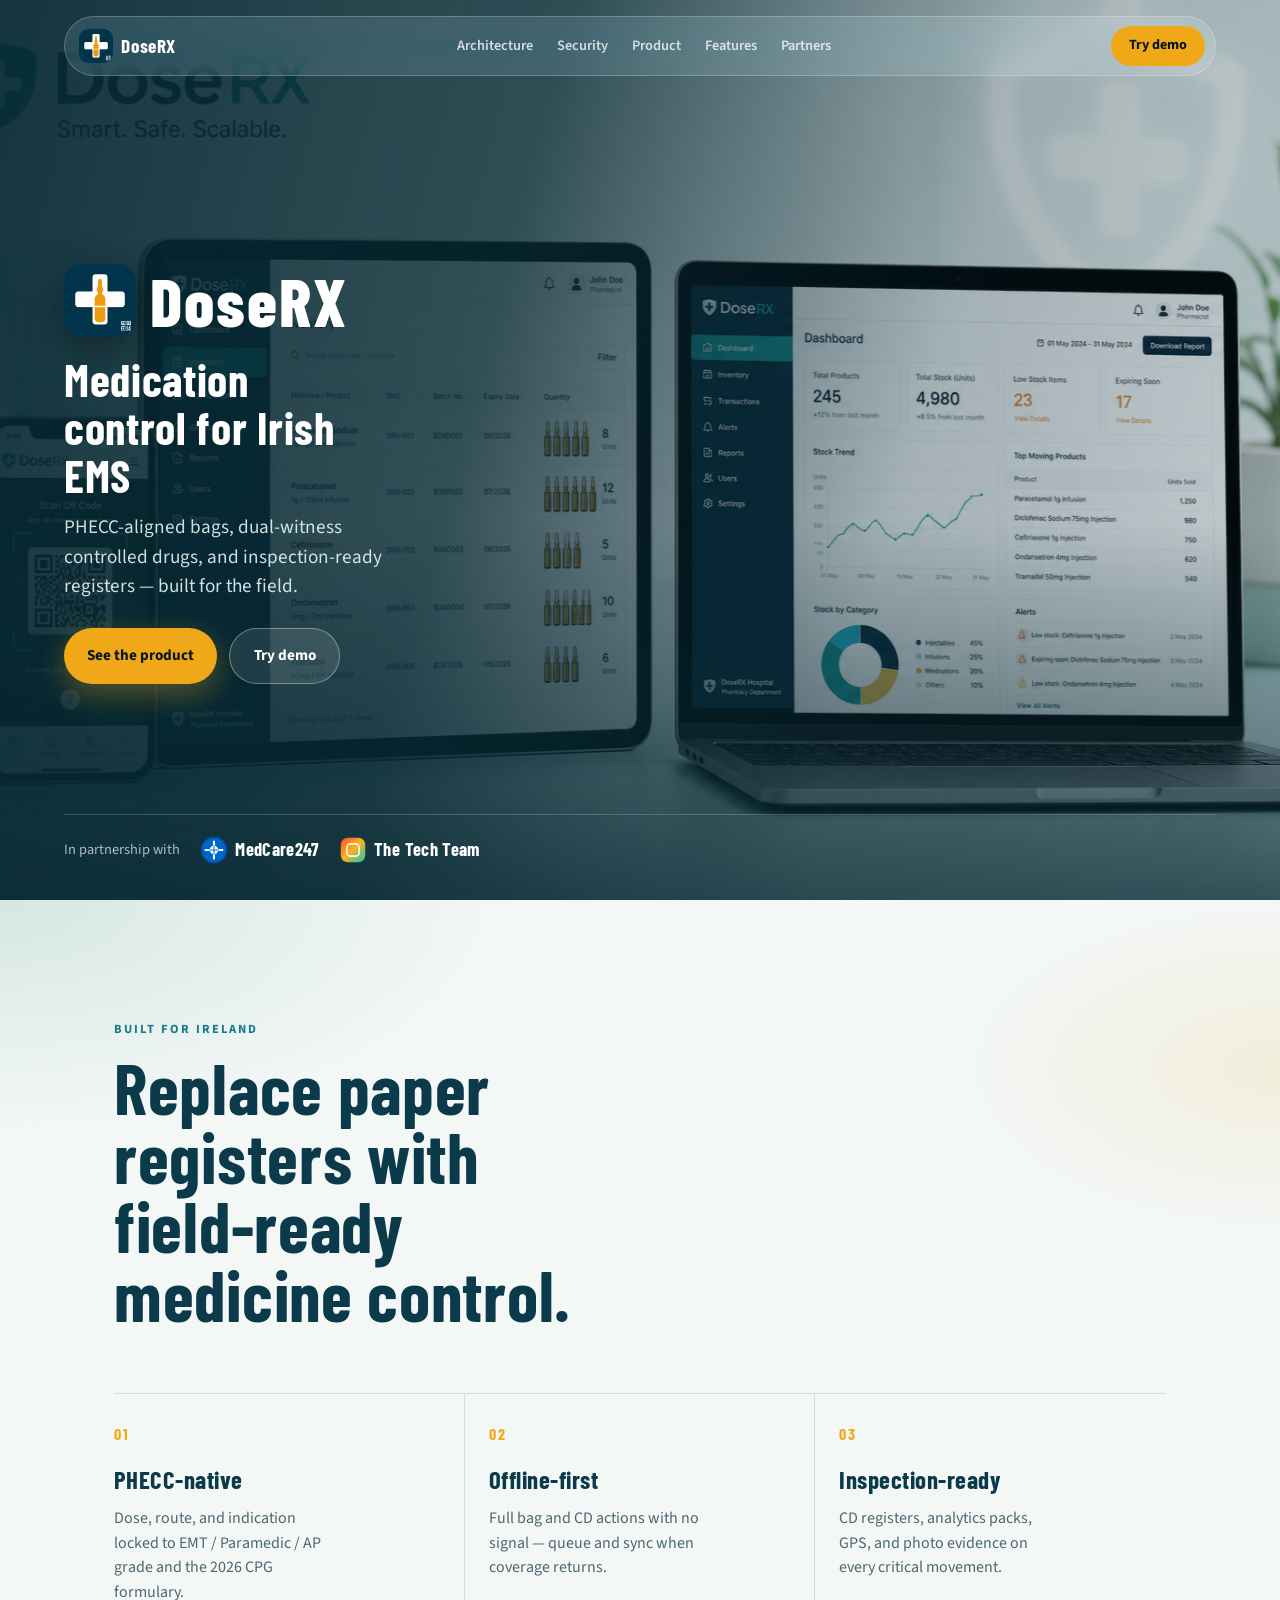
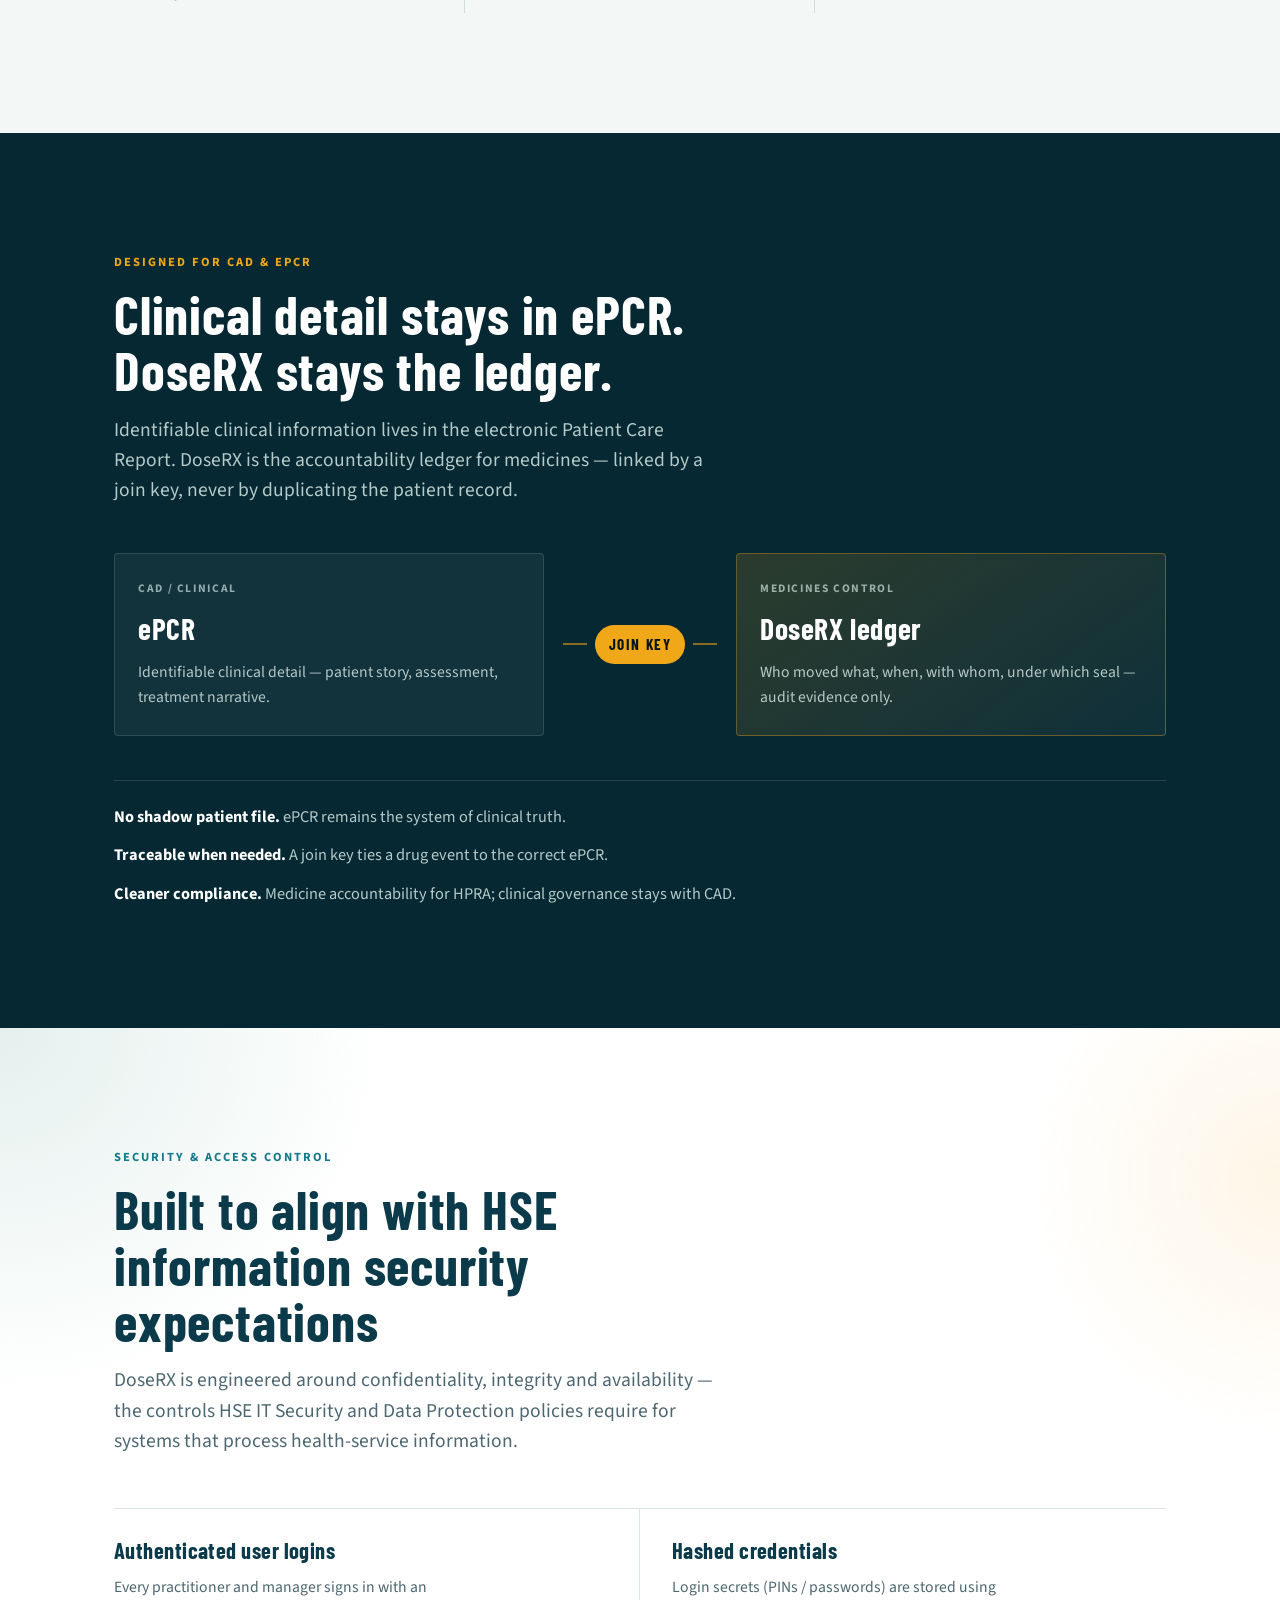
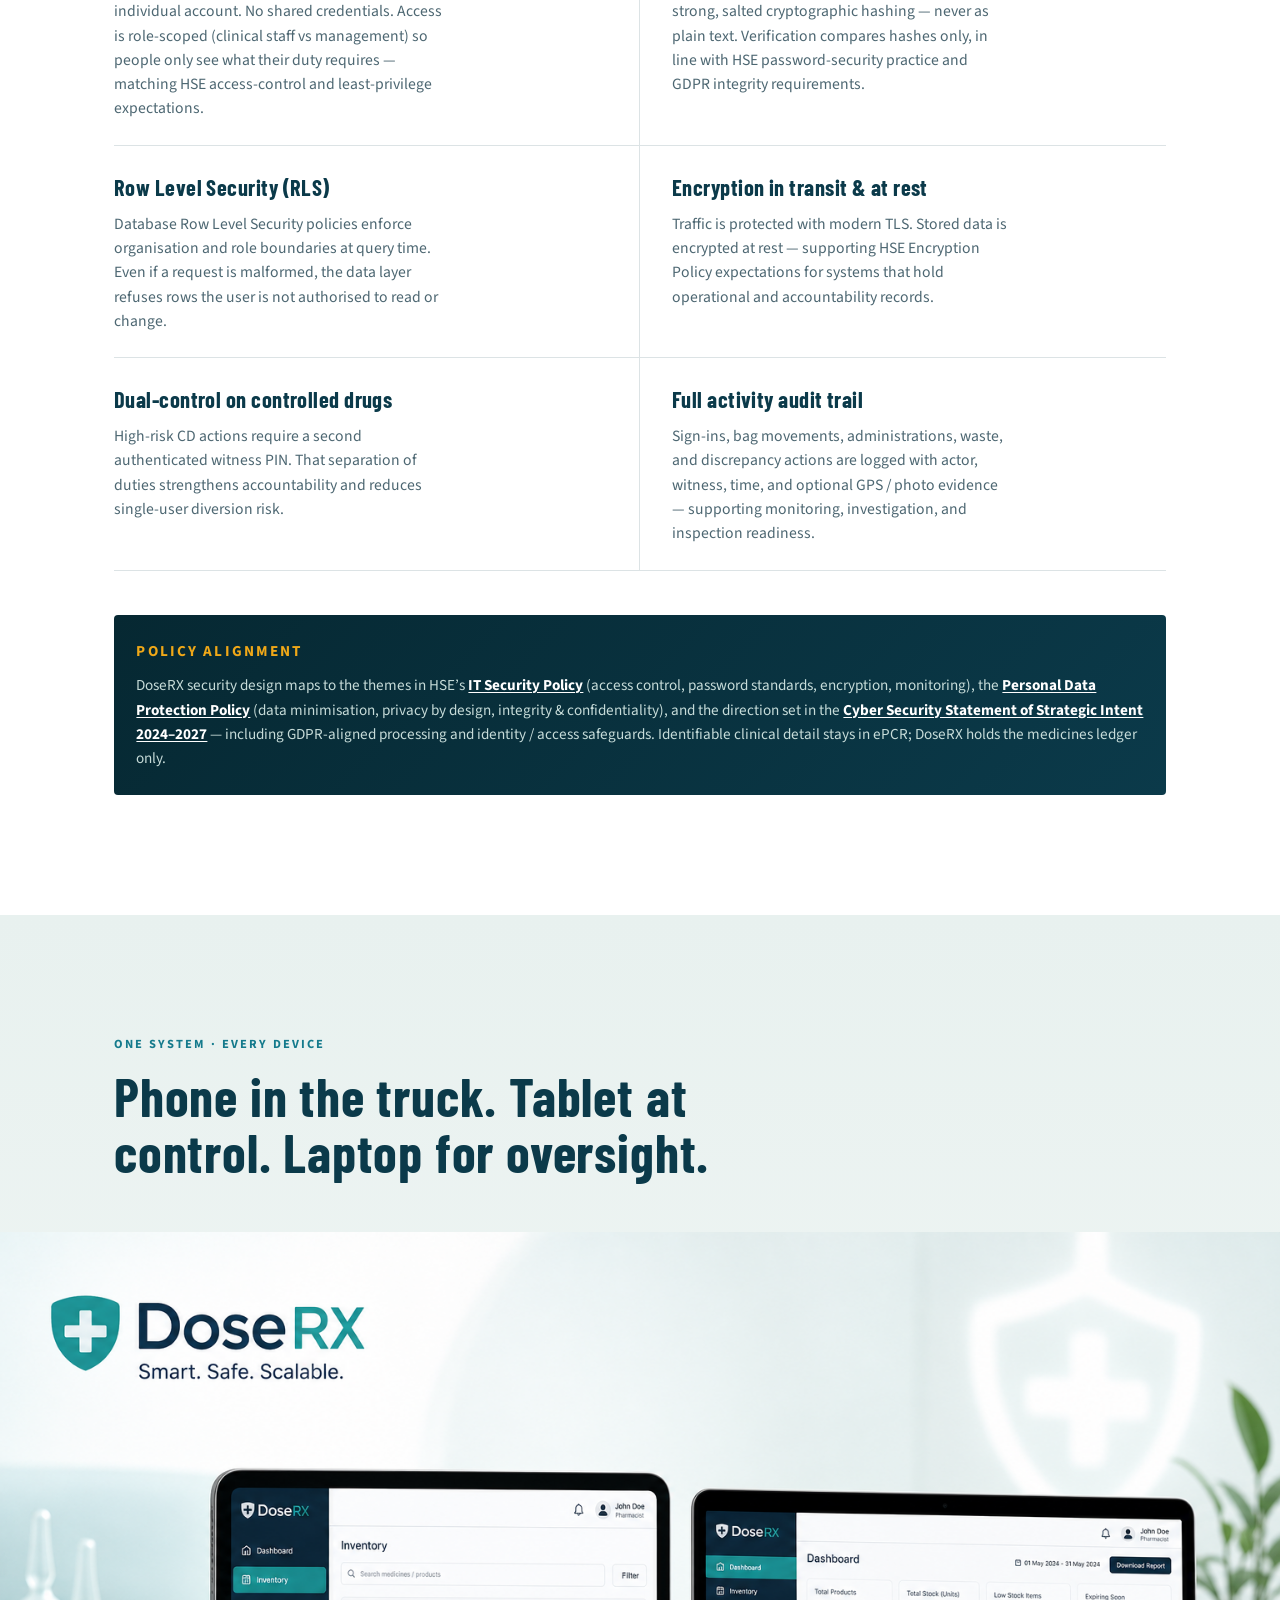
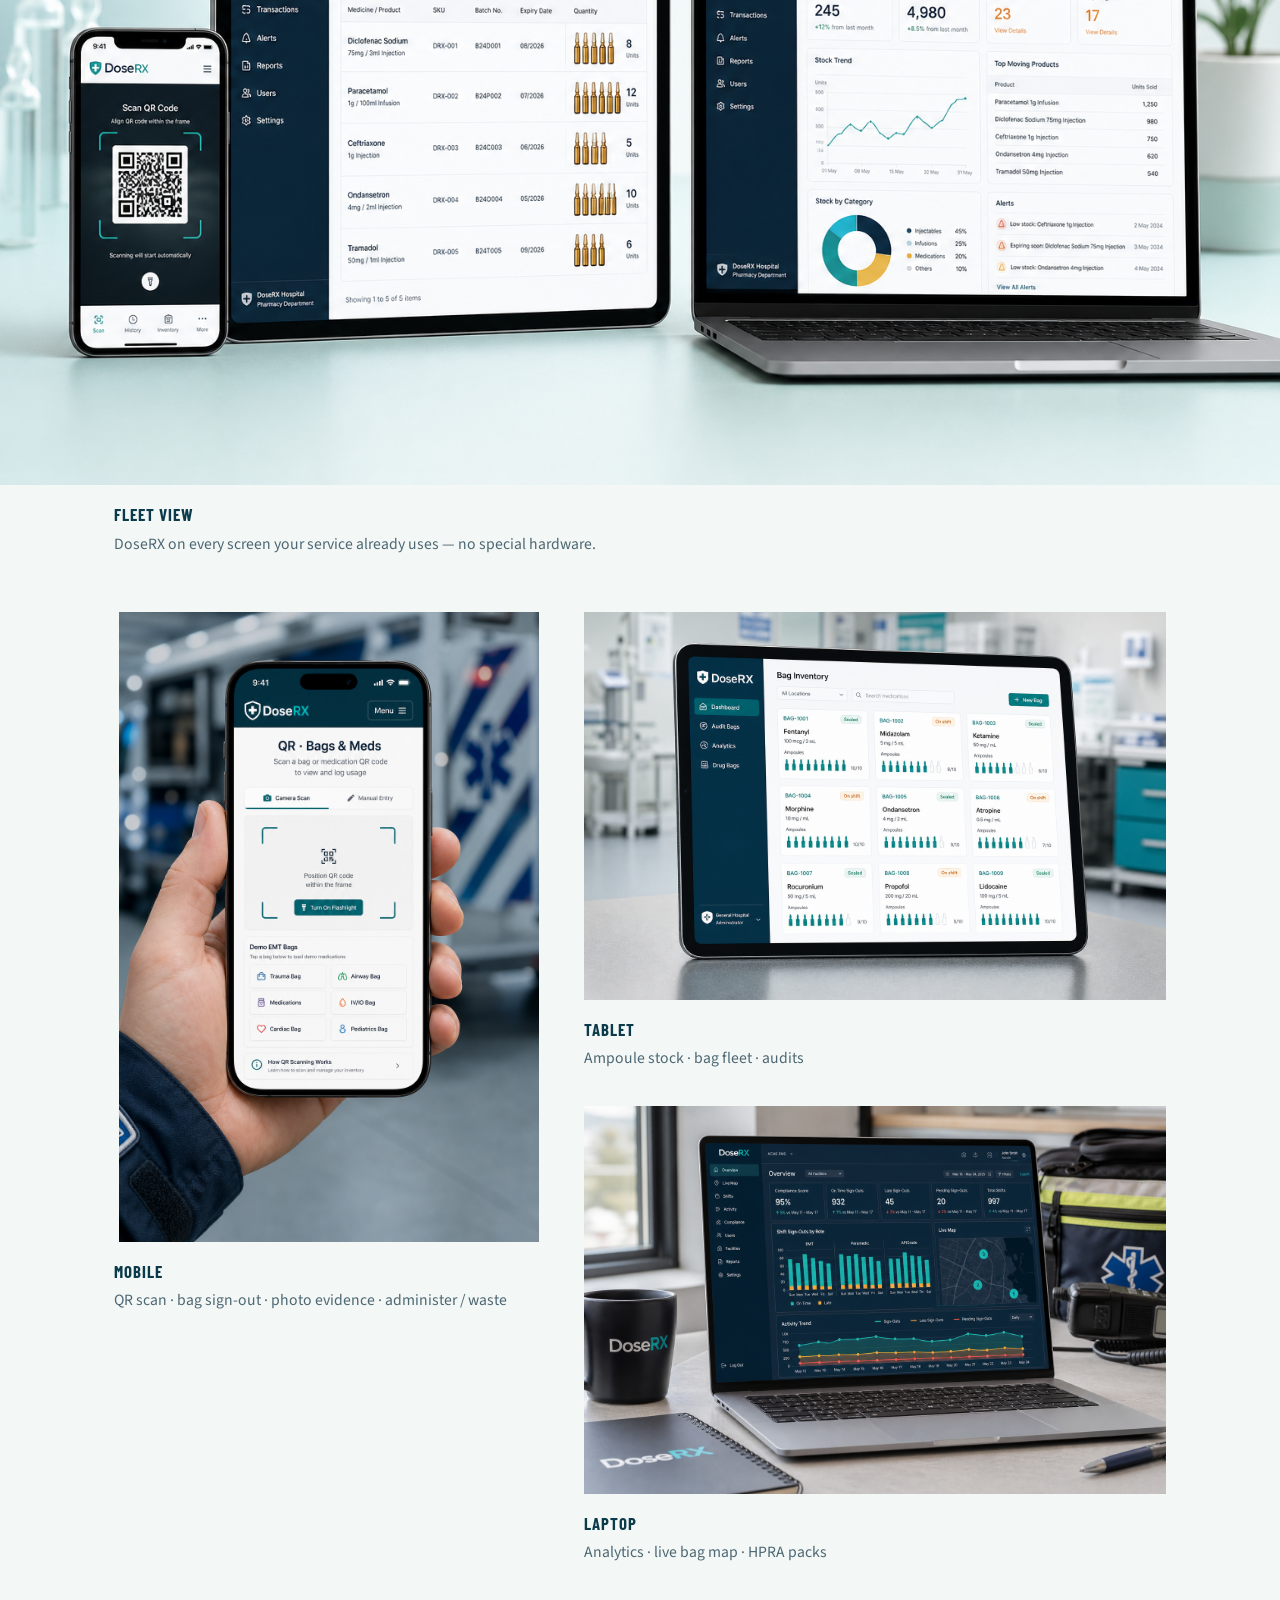
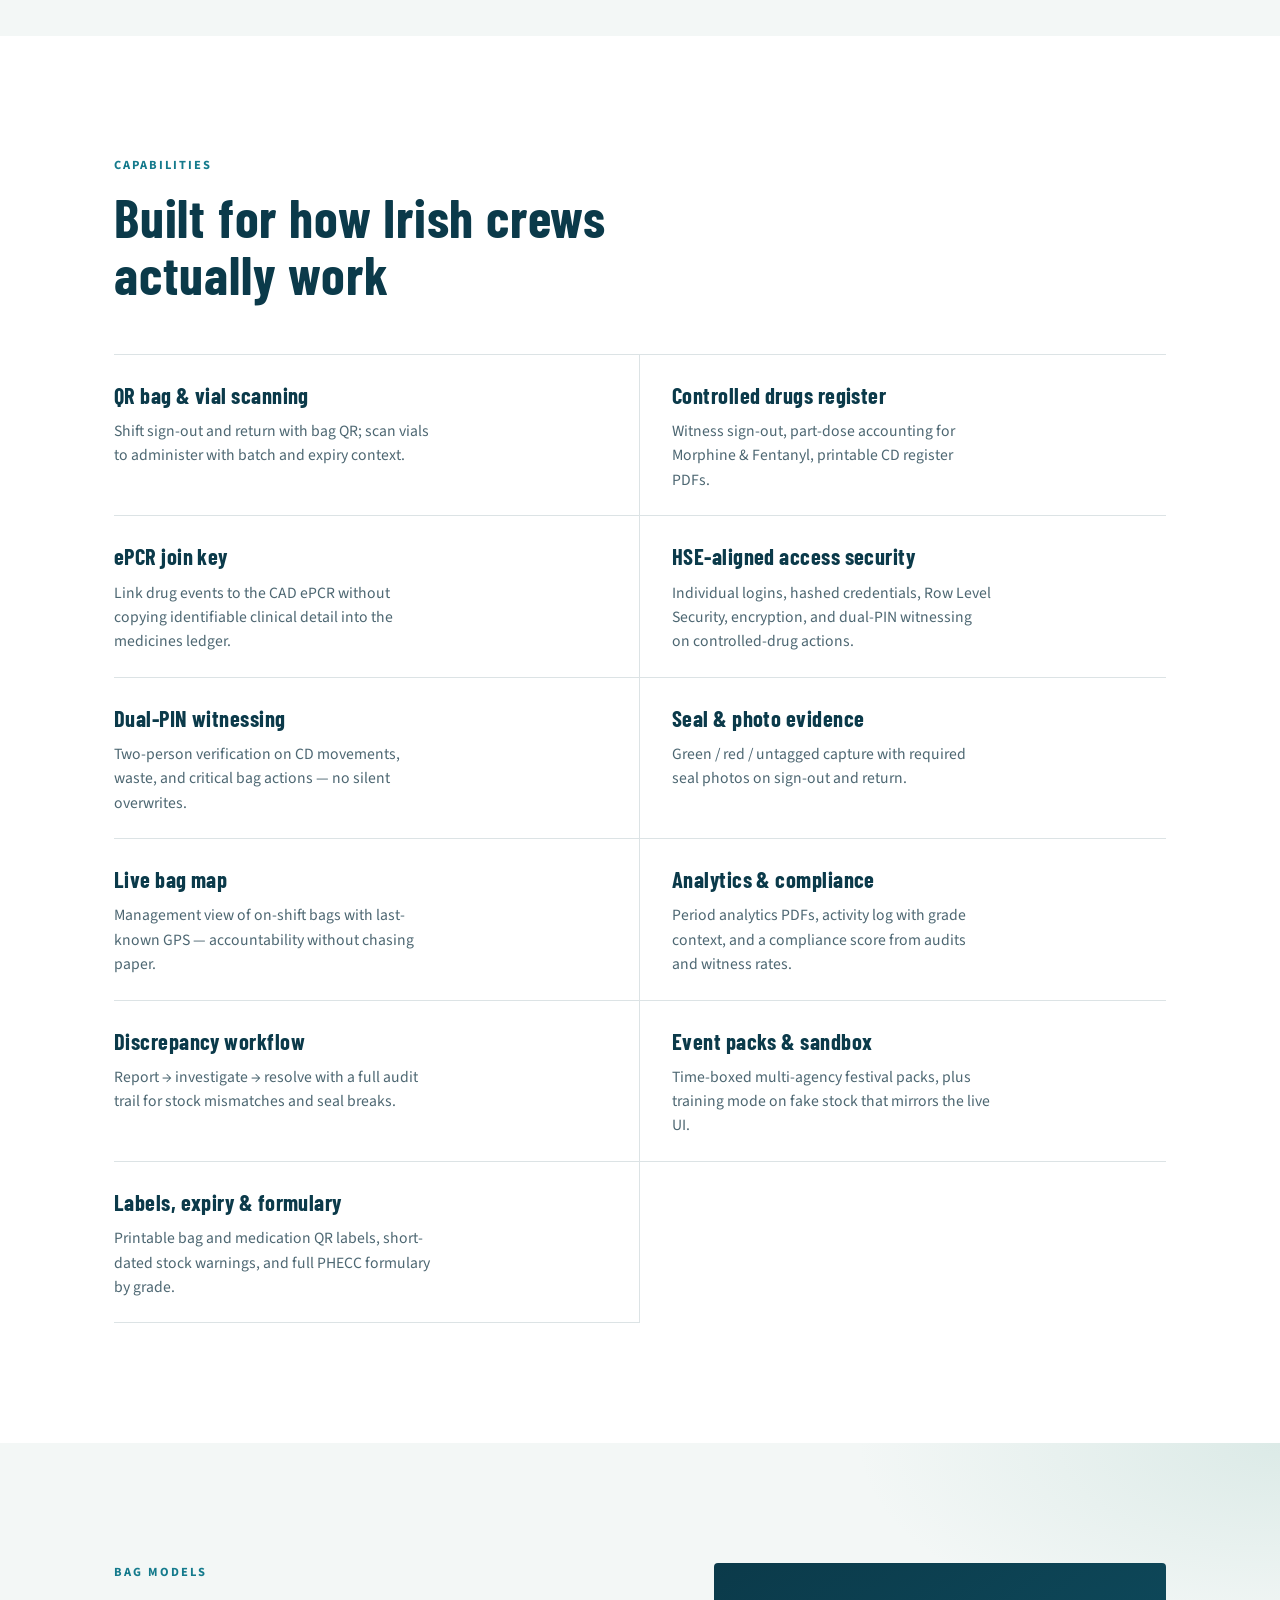
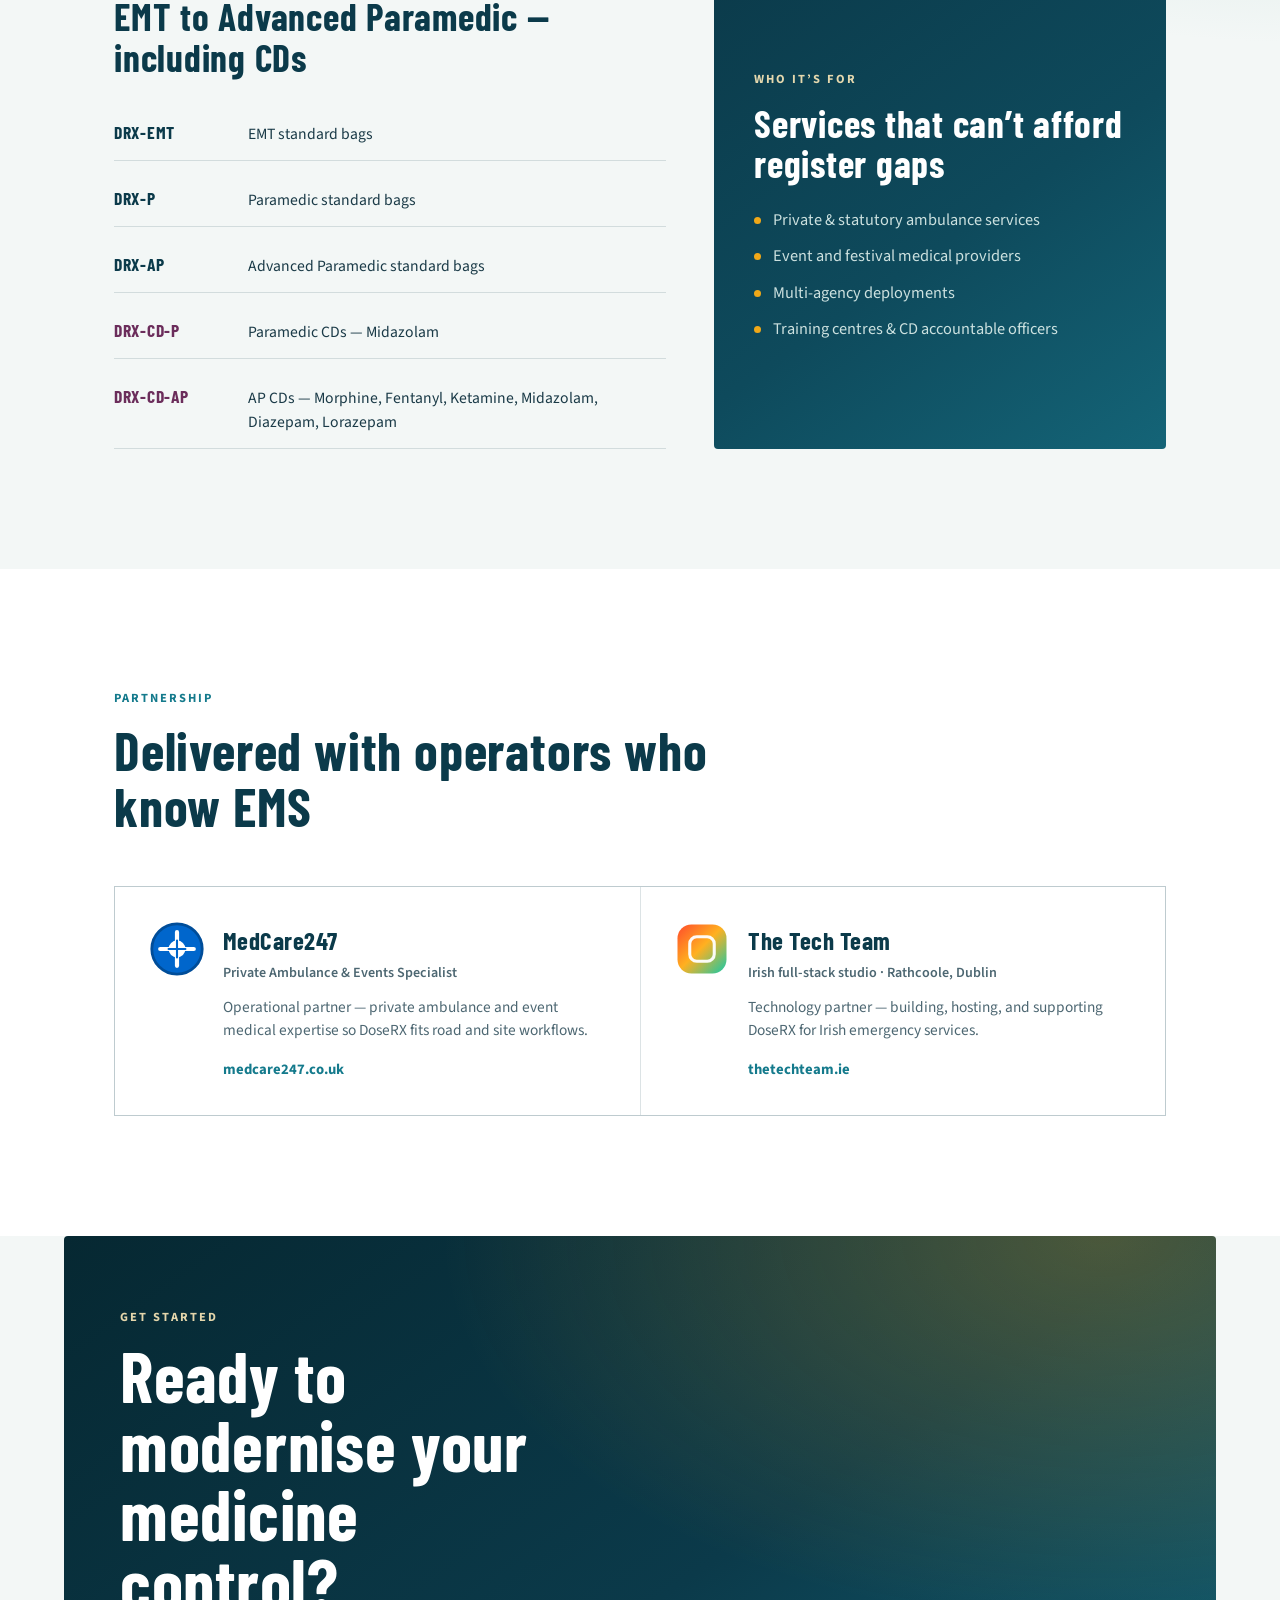
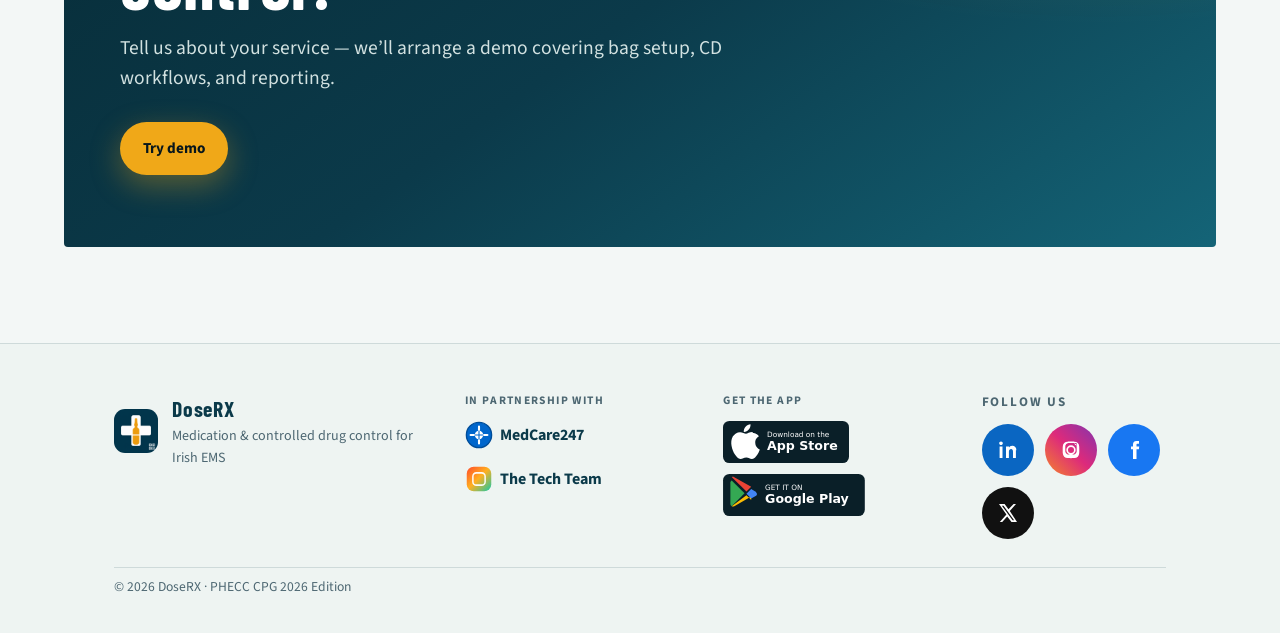
==== index.html @ a05820d0 "Remove Speak with MedCare247 contact button. Co-authored-by: Cursor <cursoragent@cursor.com>" ====
<!DOCTYPE html>
<html lang="en-IE">
<head>
  <meta charset="UTF-8" />
  <meta name="viewport" content="width=device-width, initial-scale=1.0" />
  <meta name="description" content="DoseRX — medication & controlled drug control for Irish EMS. HSE-aligned security: RLS, hashed logins, encryption, dual-PIN witnessing. Clinical detail stays in ePCR." />
  <title>DoseRX — Medication & Controlled Drug Control for Irish EMS</title>
  <link rel="icon" type="image/png" href="assets/doserx-logo.png" />
  <link rel="preconnect" href="https://fonts.googleapis.com" />
  <link rel="preconnect" href="https://fonts.gstatic.com" crossorigin />
  <link href="https://fonts.googleapis.com/css2?family=Barlow+Condensed:wght@500;600;700;800&family=Source+Sans+3:ital,wght@0,400;0,500;0,600;0,700;1,400&display=swap" rel="stylesheet" />
  <link rel="stylesheet" href="styles.css" />
</head>
<body>
  <a class="skip-link" href="#main">Skip to content</a>

  <header class="nav" id="nav">
    <a class="nav-brand" href="#top" aria-label="DoseRX home">
      <img src="assets/doserx-logo.png" alt="" width="36" height="36" />
      <span>DoseRX</span>
    </a>
    <nav class="nav-links" aria-label="Primary">
      <a href="#architecture">Architecture</a>
      <a href="#security">Security</a>
      <a href="#product">Product</a>
      <a href="#features">Features</a>
      <a href="#partners">Partners</a>
    </nav>
    <a class="nav-cta" href="https://dose-rx-one.vercel.app" target="_blank" rel="noopener noreferrer">Try demo</a>
    <button class="burger" type="button" aria-label="Open menu" aria-expanded="false" aria-controls="mobile-menu">
      <span></span><span></span><span></span>
    </button>
  </header>

  <div class="mobile-menu" id="mobile-menu" hidden>
    <a href="#architecture">Architecture</a>
    <a href="#security">Security</a>
    <a href="#product">Product</a>
    <a href="#features">Features</a>
    <a href="#partners">Partners</a>
    <a href="#contact">Contact</a>
    <a class="nav-cta" href="https://dose-rx-one.vercel.app" target="_blank" rel="noopener noreferrer">Try demo</a>
  </div>

  <main id="main">
    <!-- HERO: full-bleed product plane -->
    <section class="hero" id="top">
      <div class="hero-media" aria-hidden="true">
        <img
          src="assets/doserx-leaflet-devices.png"
          alt=""
          width="1536"
          height="1024"
          fetchpriority="high"
          class="hero-bg"
        />
        <div class="hero-shade"></div>
      </div>

      <div class="hero-content">
        <p class="brand-lockup reveal">
          <img src="assets/doserx-logo.png" alt="" width="72" height="72" />
          <span>DoseRX</span>
        </p>
        <h1 class="reveal reveal-2">Medication control for Irish EMS</h1>
        <p class="hero-lede reveal reveal-3">
          PHECC-aligned bags, dual-witness controlled drugs, and inspection-ready registers — built for the field.
        </p>
        <div class="hero-actions reveal reveal-4">
          <a class="btn btn-primary" href="#product">See the product</a>
          <a class="btn btn-ghost" href="https://dose-rx-one.vercel.app" target="_blank" rel="noopener noreferrer">Try demo</a>
        </div>
      </div>

      <div class="hero-partners reveal reveal-5">
        <span>In partnership with</span>
        <a href="https://www.medcare247.co.uk" target="_blank" rel="noopener noreferrer">
          <img src="assets/medcare247-logo.svg" alt="" width="28" height="28" />
          MedCare247
        </a>
        <a href="https://thetechteam.ie" target="_blank" rel="noopener noreferrer">
          <img src="assets/thetechteam-favicon.svg" alt="" width="28" height="28" />
          The Tech Team
        </a>
      </div>
    </section>

    <!-- PITCH -->
    <section class="section pitch" id="why">
      <div class="wrap">
        <p class="eyebrow reveal">Built for Ireland</p>
        <h2 class="display-lg reveal">
          Replace paper registers with field-ready medicine control.
        </h2>
        <div class="pitch-rail">
          <article class="pitch-item reveal">
            <span class="pitch-num">01</span>
            <h3>PHECC-native</h3>
            <p>Dose, route, and indication locked to EMT / Paramedic / AP grade and the 2026 CPG formulary.</p>
          </article>
          <article class="pitch-item reveal">
            <span class="pitch-num">02</span>
            <h3>Offline-first</h3>
            <p>Full bag and CD actions with no signal — queue and sync when coverage returns.</p>
          </article>
          <article class="pitch-item reveal">
            <span class="pitch-num">03</span>
            <h3>Inspection-ready</h3>
            <p>CD registers, analytics packs, GPS, and photo evidence on every critical movement.</p>
          </article>
        </div>
      </div>
    </section>

    <!-- ARCHITECTURE -->
    <section class="section architecture" id="architecture">
      <div class="wrap">
        <div class="arch-intro reveal">
          <p class="eyebrow">Designed for CAD &amp; ePCR</p>
          <h2 class="display-md">Clinical detail stays in ePCR.<br />DoseRX stays the ledger.</h2>
          <p class="lead">
            Identifiable clinical information lives in the electronic Patient Care Report. DoseRX is the accountability ledger for medicines — linked by a join key, never by duplicating the patient record.
          </p>
        </div>

        <div class="arch-diagram reveal" aria-label="How DoseRX joins to ePCR">
          <div class="arch-pane">
            <span class="arch-kicker">CAD / clinical</span>
            <strong>ePCR</strong>
            <p>Identifiable clinical detail — patient story, assessment, treatment narrative.</p>
          </div>
          <div class="arch-bridge" aria-hidden="true">
            <span class="arch-dot"></span>
            <span class="arch-key">Join key</span>
            <span class="arch-dot"></span>
          </div>
          <div class="arch-pane arch-pane-dose">
            <span class="arch-kicker">Medicines control</span>
            <strong>DoseRX ledger</strong>
            <p>Who moved what, when, with whom, under which seal — audit evidence only.</p>
          </div>
        </div>

        <div class="arch-lines">
          <p class="reveal"><em>No shadow patient file.</em> ePCR remains the system of clinical truth.</p>
          <p class="reveal"><em>Traceable when needed.</em> A join key ties a drug event to the correct ePCR.</p>
          <p class="reveal"><em>Cleaner compliance.</em> Medicine accountability for HPRA; clinical governance stays with CAD.</p>
        </div>
      </div>
    </section>

    <!-- SECURITY -->
    <section class="section security" id="security">
      <div class="wrap">
        <header class="section-head reveal">
          <p class="eyebrow">Security &amp; access control</p>
          <h2 class="display-md">Built to align with HSE information security expectations</h2>
          <p class="lead">
            DoseRX is engineered around confidentiality, integrity and availability — the controls HSE IT Security and Data Protection policies require for systems that process health-service information.
          </p>
        </header>

        <div class="sec-grid">
          <article class="sec-item reveal">
            <h3>Authenticated user logins</h3>
            <p>
              Every practitioner and manager signs in with an individual account. No shared credentials. Access is role-scoped (clinical staff vs management) so people only see what their duty requires — matching HSE access-control and least-privilege expectations.
            </p>
          </article>
          <article class="sec-item reveal">
            <h3>Hashed credentials</h3>
            <p>
              Login secrets (PINs / passwords) are stored using strong, salted cryptographic hashing — never as plain text. Verification compares hashes only, in line with HSE password-security practice and GDPR integrity requirements.
            </p>
          </article>
          <article class="sec-item reveal">
            <h3>Row Level Security (RLS)</h3>
            <p>
              Database Row Level Security policies enforce organisation and role boundaries at query time. Even if a request is malformed, the data layer refuses rows the user is not authorised to read or change.
            </p>
          </article>
          <article class="sec-item reveal">
            <h3>Encryption in transit &amp; at rest</h3>
            <p>
              Traffic is protected with modern TLS. Stored data is encrypted at rest — supporting HSE Encryption Policy expectations for systems that hold operational and accountability records.
            </p>
          </article>
          <article class="sec-item reveal">
            <h3>Dual-control on controlled drugs</h3>
            <p>
              High-risk CD actions require a second authenticated witness PIN. That separation of duties strengthens accountability and reduces single-user diversion risk.
            </p>
          </article>
          <article class="sec-item reveal">
            <h3>Full activity audit trail</h3>
            <p>
              Sign-ins, bag movements, administrations, waste, and discrepancy actions are logged with actor, witness, time, and optional GPS / photo evidence — supporting monitoring, investigation, and inspection readiness.
            </p>
          </article>
        </div>

        <div class="sec-policy reveal">
          <p class="sec-policy-label">Policy alignment</p>
          <p>
            DoseRX security design maps to the themes in HSE’s
            <a href="https://pprdassets.hse.ie/media/documents/Information_Security_Policy.pdf" target="_blank" rel="noopener noreferrer">IT Security Policy</a>
            (access control, password standards, encryption, monitoring), the
            <a href="https://assets.hse.ie/media/documents/ncr/hse-data-protection-policy.pdf" target="_blank" rel="noopener noreferrer">Personal Data Protection Policy</a>
            (data minimisation, privacy by design, integrity &amp; confidentiality), and the direction set in the
            <a href="https://healthservice.hse.ie/documents/5087/HSE_Cyber_Statement_of_Strategic_Intent_2024-2027.pdf" target="_blank" rel="noopener noreferrer">Cyber Security Statement of Strategic Intent 2024–2027</a>
            — including GDPR-aligned processing and identity / access safeguards. Identifiable clinical detail stays in ePCR; DoseRX holds the medicines ledger only.
          </p>
        </div>
      </div>
    </section>

    <!-- PRODUCT SHOWCASE — natural aspect images -->
    <section class="section product" id="product">
      <div class="wrap">
        <header class="section-head reveal">
          <p class="eyebrow">One system · every device</p>
          <h2 class="display-md">Phone in the truck. Tablet at control. Laptop for oversight.</h2>
        </header>
      </div>

      <figure class="shot shot-wide reveal">
        <img
          src="assets/doserx-leaflet-devices.png"
          alt="DoseRX across phone, tablet, and laptop"
          width="1536"
          height="1024"
          loading="lazy"
        />
        <figcaption>
          <span>Fleet view</span>
          DoseRX on every screen your service already uses — no special hardware.
        </figcaption>
      </figure>

      <div class="shot-split">
        <figure class="shot shot-portrait reveal">
          <img
            src="assets/doserx-leaflet-mobile.png"
            alt="DoseRX mobile — QR scan and bag workflows"
            width="1024"
            height="1536"
            loading="lazy"
          />
          <figcaption>
            <span>Mobile</span>
            QR scan · bag sign-out · photo evidence · administer / waste
          </figcaption>
        </figure>
        <div class="shot-stack">
          <figure class="shot reveal">
            <img
              src="assets/doserx-leaflet-tablet.png"
              alt="DoseRX tablet — inventory and bag fleet"
              width="1536"
              height="1024"
              loading="lazy"
            />
            <figcaption>
              <span>Tablet</span>
              Ampoule stock · bag fleet · audits
            </figcaption>
          </figure>
          <figure class="shot reveal">
            <img
              src="assets/doserx-leaflet-laptop.png"
              alt="DoseRX laptop — analytics and live map"
              width="1536"
              height="1024"
              loading="lazy"
            />
            <figcaption>
              <span>Laptop</span>
              Analytics · live bag map · HPRA packs
            </figcaption>
          </figure>
        </div>
      </div>
    </section>

    <!-- FEATURES -->
    <section class="section features" id="features">
      <div class="wrap">
        <header class="section-head reveal">
          <p class="eyebrow">Capabilities</p>
          <h2 class="display-md">Built for how Irish crews actually work</h2>
        </header>

        <div class="feature-list">
          <article class="feature-row reveal">
            <h3>QR bag &amp; vial scanning</h3>
            <p>Shift sign-out and return with bag QR; scan vials to administer with batch and expiry context.</p>
          </article>
          <article class="feature-row reveal">
            <h3>Controlled drugs register</h3>
            <p>Witness sign-out, part-dose accounting for Morphine &amp; Fentanyl, printable CD register PDFs.</p>
          </article>
          <article class="feature-row reveal">
            <h3>ePCR join key</h3>
            <p>Link drug events to the CAD ePCR without copying identifiable clinical detail into the medicines ledger.</p>
          </article>
          <article class="feature-row reveal">
            <h3>HSE-aligned access security</h3>
            <p>Individual logins, hashed credentials, Row Level Security, encryption, and dual-PIN witnessing on controlled-drug actions.</p>
          </article>
          <article class="feature-row reveal">
            <h3>Dual-PIN witnessing</h3>
            <p>Two-person verification on CD movements, waste, and critical bag actions — no silent overwrites.</p>
          </article>
          <article class="feature-row reveal">
            <h3>Seal &amp; photo evidence</h3>
            <p>Green / red / untagged capture with required seal photos on sign-out and return.</p>
          </article>
          <article class="feature-row reveal">
            <h3>Live bag map</h3>
            <p>Management view of on-shift bags with last-known GPS — accountability without chasing paper.</p>
          </article>
          <article class="feature-row reveal">
            <h3>Analytics &amp; compliance</h3>
            <p>Period analytics PDFs, activity log with grade context, and a compliance score from audits and witness rates.</p>
          </article>
          <article class="feature-row reveal">
            <h3>Discrepancy workflow</h3>
            <p>Report → investigate → resolve with a full audit trail for stock mismatches and seal breaks.</p>
          </article>
          <article class="feature-row reveal">
            <h3>Event packs &amp; sandbox</h3>
            <p>Time-boxed multi-agency festival packs, plus training mode on fake stock that mirrors the live UI.</p>
          </article>
          <article class="feature-row reveal">
            <h3>Labels, expiry &amp; formulary</h3>
            <p>Printable bag and medication QR labels, short-dated stock warnings, and full PHECC formulary by grade.</p>
          </article>
        </div>
      </div>
    </section>

    <!-- BAGS + WHO -->
    <section class="section bags" id="bags">
      <div class="wrap bags-grid">
        <div class="reveal">
          <p class="eyebrow">Bag models</p>
          <h2 class="display-sm">EMT to Advanced Paramedic — including CDs</h2>
          <ul class="bag-list">
            <li><code>DRX-EMT</code> EMT standard bags</li>
            <li><code>DRX-P</code> Paramedic standard bags</li>
            <li><code>DRX-AP</code> Advanced Paramedic standard bags</li>
            <li class="is-cd"><code>DRX-CD-P</code> Paramedic CDs — Midazolam</li>
            <li class="is-cd"><code>DRX-CD-AP</code> AP CDs — Morphine, Fentanyl, Ketamine, Midazolam, Diazepam, Lorazepam</li>
          </ul>
        </div>
        <div class="who-panel reveal">
          <p class="eyebrow light">Who it’s for</p>
          <h2 class="display-sm light">Services that can’t afford register gaps</h2>
          <ul class="who-list">
            <li>Private &amp; statutory ambulance services</li>
            <li>Event and festival medical providers</li>
            <li>Multi-agency deployments</li>
            <li>Training centres &amp; CD accountable officers</li>
          </ul>
        </div>
      </div>
    </section>

    <!-- PARTNERS -->
    <section class="section partners" id="partners">
      <div class="wrap">
        <header class="section-head reveal">
          <p class="eyebrow">Partnership</p>
          <h2 class="display-md">Delivered with operators who know EMS</h2>
        </header>

        <div class="partner-row">
          <a class="partner reveal" href="https://www.medcare247.co.uk" target="_blank" rel="noopener noreferrer">
            <img src="assets/medcare247-logo.svg" alt="MedCare247 logo" width="64" height="64" />
            <div>
              <h3>MedCare247</h3>
              <p class="partner-role">Private Ambulance &amp; Events Specialist</p>
              <p>Operational partner — private ambulance and event medical expertise so DoseRX fits road and site workflows.</p>
              <span class="text-link">medcare247.co.uk</span>
            </div>
          </a>
          <a class="partner reveal" href="https://thetechteam.ie" target="_blank" rel="noopener noreferrer">
            <img src="assets/thetechteam-favicon.svg" alt="The Tech Team logo" width="64" height="64" />
            <div>
              <h3>The Tech Team</h3>
              <p class="partner-role">Irish full-stack studio · Rathcoole, Dublin</p>
              <p>Technology partner — building, hosting, and supporting DoseRX for Irish emergency services.</p>
              <span class="text-link">thetechteam.ie</span>
            </div>
          </a>
        </div>
      </div>
    </section>

    <!-- CONTACT -->
    <section class="section contact" id="contact">
      <div class="contact-stage reveal">
        <p class="eyebrow light">Get started</p>
        <h2 class="display-lg light">Ready to modernise your medicine control?</h2>
        <p class="lead light">
          Tell us about your service — we’ll arrange a demo covering bag setup, CD workflows, and reporting.
        </p>
        <div class="hero-actions">
          <a class="btn btn-primary" href="https://dose-rx-one.vercel.app" target="_blank" rel="noopener noreferrer">Try demo</a>
        </div>
      </div>
    </section>
  </main>

  <footer class="footer">
    <div class="wrap footer-grid">
      <div class="footer-brand">
        <img src="assets/doserx-logo.png" alt="" width="44" height="44" />
        <div>
          <strong>DoseRX</strong>
          <p>Medication &amp; controlled drug control for Irish EMS</p>
        </div>
      </div>

      <div class="footer-partners">
        <p>In partnership with</p>
        <div class="footer-partner-row">
          <a href="https://www.medcare247.co.uk" target="_blank" rel="noopener noreferrer">
            <img src="assets/medcare247-logo.svg" alt="" width="28" height="28" />
            MedCare247
          </a>
          <a href="https://thetechteam.ie" target="_blank" rel="noopener noreferrer">
            <img src="assets/thetechteam-favicon.svg" alt="" width="28" height="28" />
            The Tech Team
          </a>
        </div>
      </div>

      <div class="footer-apps">
        <p>Get the app</p>
        <div class="store-row">
          <a class="store-badge" href="#" aria-label="Download on the App Store">
            <svg viewBox="0 0 120 40" width="135" height="45" aria-hidden="true">
              <rect width="120" height="40" rx="6" fill="#0a1f28"/>
              <path fill="#fff" d="M24.5 8.2c1.1-1.4 1.9-3.3 1.7-5.2-1.6.1-3.6 1.1-4.7 2.5-1 1.2-1.9 3.1-1.7 5 1.8.1 3.6-1 4.7-2.3zm3.9 2.3c-2.8-.2-5.2 1.6-6.5 1.6-1.4 0-3.4-1.5-5.6-1.5-2.9.1-5.5 1.7-7 4.2-3 5.2-.8 12.9 2.1 17.1 1.4 2.1 3.1 4.4 5.3 4.3 2.1-.1 2.9-1.4 5.5-1.4s3.3 1.4 5.5 1.3c2.3-.1 3.7-2.1 5.1-4.2 1.6-2.3 2.2-4.6 2.3-4.7-.1 0-4.3-1.7-4.4-6.5-.1-4.1 3.3-6 3.5-6.1-1.9-2.8-4.9-3.1-6-3.1z"/>
              <text x="42" y="15" fill="#fff" font-family="system-ui,sans-serif" font-size="7" font-weight="500">Download on the</text>
              <text x="42" y="28" fill="#fff" font-family="system-ui,sans-serif" font-size="12" font-weight="700">App Store</text>
            </svg>
          </a>
          <a class="store-badge" href="#" aria-label="Get it on Google Play">
            <svg viewBox="0 0 135 40" width="152" height="45" aria-hidden="true">
              <rect width="135" height="40" rx="6" fill="#0a1f28"/>
              <path fill="#34A853" d="M8.2 6.1 20.5 18.4 8.2 30.7c-.7-.4-1.2-1.2-1.2-2.1V8.2c0-.9.5-1.7 1.2-2.1z"/>
              <path fill="#FBBC04" d="M26.8 24.7 22.3 20.2 8.2 30.7c.3.2.7.3 1.1.3.5 0 1-.1 1.4-.4l16.1-9.1z"/>
              <path fill="#EA4335" d="M26.8 12.1 10.7 3c-.4-.3-.9-.4-1.4-.4-.4 0-.8.1-1.1.3L22.3 16.6l4.5-4.5z"/>
              <path fill="#4285F4" d="M31.5 17.1 26.8 14.4l-4.5 4.5 4.5 4.5 4.7-2.7c1.1-.6 1.1-2.4 0-3.1z"/>
              <text x="40" y="15" fill="#fff" font-family="system-ui,sans-serif" font-size="7" font-weight="500">GET IT ON</text>
              <text x="40" y="28" fill="#fff" font-family="system-ui,sans-serif" font-size="12" font-weight="700">Google Play</text>
            </svg>
          </a>
        </div>
      </div>

      <div class="footer-social">
        <p>Follow us</p>
        <div class="social-row">
          <a class="social-link social-linkedin" href="#" aria-label="DoseRX on LinkedIn">
            <svg viewBox="0 0 24 24" width="24" height="24" aria-hidden="true"><path fill="currentColor" d="M6.5 8.5H3.6V20h2.9V8.5zM5 3.5C4 3.5 3.2 4.3 3.2 5.3S4 7.1 5 7.1s1.8-.8 1.8-1.8S6 3.5 5 3.5zM20.4 12.3c0-3.1-1.7-4.6-4.1-4.6-1.9 0-2.8 1-3.3 1.7V8.5H10v11.5h2.9v-6.2c0-1.6.9-2.7 2.2-2.7 1.2 0 1.9.9 1.9 2.7V20h2.9v-7.7z"/></svg>
          </a>
          <a class="social-link social-instagram" href="#" aria-label="DoseRX on Instagram">
            <svg viewBox="0 0 24 24" width="24" height="24" aria-hidden="true"><path fill="currentColor" d="M12 7.3A4.7 4.7 0 1 0 16.7 12 4.7 4.7 0 0 0 12 7.3zm0 7.7A3 3 0 1 1 15 12a3 3 0 0 1-3 3zm5.9-8.9a1.1 1.1 0 1 1-1.1-1.1 1.1 1.1 0 0 1 1.1 1.1zM12 3.6c-2.2 0-2.5 0-3.4.1a5 5 0 0 0-3.4 1.4 5 5 0 0 0-1.4 3.4c-.1.9-.1 1.2-.1 3.4s0 2.5.1 3.4a5 5 0 0 0 1.4 3.4 5 5 0 0 0 3.4 1.4c.9.1 1.2.1 3.4.1s2.5 0 3.4-.1a5 5 0 0 0 3.4-1.4 5 5 0 0 0 1.4-3.4c.1-.9.1-1.2.1-3.4s0-2.5-.1-3.4a5 5 0 0 0-1.4-3.4 5 5 0 0 0-3.4-1.4c-.9-.1-1.2-.1-3.4-.1zm0 1.5c2.2 0 2.4 0 3.3.1a3.5 3.5 0 0 1 2.3 2.3c.1.9.1 1.1.1 3.3s0 2.4-.1 3.3a3.5 3.5 0 0 1-2.3 2.3c-.9.1-1.1.1-3.3.1s-2.4 0-3.3-.1a3.5 3.5 0 0 1-2.3-2.3c-.1-.9-.1-1.1-.1-3.3s0-2.4.1-3.3a3.5 3.5 0 0 1 2.3-2.3c.9-.1 1.1-.1 3.3-.1z"/></svg>
          </a>
          <a class="social-link social-facebook" href="#" aria-label="DoseRX on Facebook">
            <svg viewBox="0 0 24 24" width="24" height="24" aria-hidden="true"><path fill="currentColor" d="M14.5 8.5V6.8c0-.7.1-1.1 1.1-1.1H17V3h-2.4C11.8 3 11 4.7 11 6.6v1.9H9v2.8h2V21h3.5v-9.7h2.4l.3-2.8h-2.7z"/></svg>
          </a>
          <a class="social-link social-x" href="#" aria-label="DoseRX on X">
            <svg viewBox="0 0 24 24" width="22" height="22" aria-hidden="true"><path fill="currentColor" d="M17.6 3H20l-6.2 7.1L21 21h-5.5l-4.3-5.6L6.2 21H3.8l6.6-7.6L3 3h5.6l3.9 5.2L17.6 3zm-1 16.2h1.5L7.5 4.7H5.9l10.7 14.5z"/></svg>
          </a>
        </div>
      </div>

      <p class="footer-copy">© <span id="year"></span> DoseRX · PHECC CPG 2026 Edition</p>
    </div>
  </footer>

  <script src="script.js"></script>
</body>
</html>
---- styles.css ----
:root {
  --ink: #07161c;
  --ink-soft: #1a3a47;
  --sea: #0b3a4a;
  --sea-deep: #062832;
  --sea-mid: #147a8c;
  --mint: #dceeea;
  --mint-deep: #9fc9c0;
  --amber: #f0a818;
  --amber-hot: #ffb82e;
  --cd: #6b2d5b;
  --line: rgba(11, 58, 74, 0.14);
  --muted: #4d6772;
  --paper: #f3f7f6;
  --white: #ffffff;
  --pad: clamp(1.25rem, 5vw, 4.5rem);
  --max: 1180px;
  --font: "Source Sans 3", system-ui, sans-serif;
  --display: "Barlow Condensed", "Arial Narrow", sans-serif;
  --ease: cubic-bezier(0.22, 1, 0.36, 1);
}

*,
*::before,
*::after {
  box-sizing: border-box;
  margin: 0;
  padding: 0;
}

html {
  scroll-behavior: smooth;
}

body {
  font-family: var(--font);
  color: var(--ink);
  background: var(--paper);
  line-height: 1.55;
  overflow-x: hidden;
  -webkit-font-smoothing: antialiased;
}

img {
  max-width: 100%;
  height: auto;
  display: block;
}

a {
  color: inherit;
  text-decoration: none;
}

ul {
  list-style: none;
}

.skip-link {
  position: absolute;
  left: -999px;
  top: 0;
  background: var(--sea);
  color: #fff;
  padding: 0.6rem 1rem;
  z-index: 300;
}

.skip-link:focus {
  left: 1rem;
  top: 1rem;
}

.wrap {
  width: min(var(--max), 100%);
  margin: 0 auto;
  padding: 0 var(--pad);
}

/* ─── TYPE ─── */
.eyebrow {
  font-size: 0.78rem;
  font-weight: 700;
  letter-spacing: 0.16em;
  text-transform: uppercase;
  color: var(--sea-mid);
  margin-bottom: 0.85rem;
}

.eyebrow.light {
  color: rgba(253, 233, 184, 0.9);
}

.display-lg {
  font-family: var(--display);
  font-weight: 700;
  font-size: clamp(2.4rem, 6.5vw, 4.4rem);
  letter-spacing: 0.01em;
  line-height: 0.98;
  color: var(--sea);
}

.display-md {
  font-family: var(--display);
  font-weight: 700;
  font-size: clamp(2rem, 4.8vw, 3.35rem);
  letter-spacing: 0.015em;
  line-height: 1.05;
  color: var(--sea);
}

.display-sm {
  font-family: var(--display);
  font-weight: 700;
  font-size: clamp(1.7rem, 3.5vw, 2.35rem);
  letter-spacing: 0.02em;
  line-height: 1.08;
  color: var(--sea);
}

.display-lg.light,
.display-sm.light {
  color: #fff;
}

.lead {
  font-size: clamp(1.05rem, 2vw, 1.22rem);
  color: var(--muted);
  max-width: 38rem;
  margin-top: 1rem;
}

.lead.light {
  color: rgba(232, 244, 242, 0.9);
}

.section-head {
  max-width: 38rem;
  margin-bottom: clamp(2rem, 5vw, 3.25rem);
}

.section {
  padding: clamp(4.5rem, 10vw, 7.5rem) 0;
}

/* ─── NAV ─── */
.nav {
  position: fixed;
  inset: 1rem var(--pad) auto;
  z-index: 100;
  display: flex;
  align-items: center;
  justify-content: space-between;
  gap: 1rem;
  padding: 0.55rem 0.65rem 0.55rem 0.85rem;
  border-radius: 999px;
  background: rgba(255, 255, 255, 0.12);
  backdrop-filter: blur(18px) saturate(1.4);
  -webkit-backdrop-filter: blur(18px) saturate(1.4);
  border: 1px solid rgba(255, 255, 255, 0.22);
  transition: background 0.35s var(--ease), border-color 0.35s, box-shadow 0.35s;
}

.nav.solid {
  background: rgba(255, 255, 255, 0.92);
  border-color: rgba(11, 58, 74, 0.1);
  box-shadow: 0 14px 40px rgba(7, 22, 28, 0.12);
}

.nav.solid .nav-brand,
.nav.solid .nav-links a {
  color: var(--sea);
}

.nav.solid .nav-links a {
  color: var(--muted);
}

.nav.solid .nav-links a:hover {
  color: var(--sea);
}

.nav.solid .burger span {
  background: var(--sea);
}

.nav-brand {
  display: inline-flex;
  align-items: center;
  gap: 0.55rem;
  font-family: var(--display);
  font-weight: 700;
  font-size: 1.2rem;
  letter-spacing: 0.03em;
  color: #fff;
}

.nav-brand img {
  width: 34px;
  height: 34px;
  border-radius: 9px;
}

.nav-links {
  display: none;
  gap: 1.5rem;
}

.nav-links a {
  font-size: 0.9rem;
  font-weight: 600;
  color: rgba(255, 255, 255, 0.78);
  transition: color 0.2s;
}

.nav-links a:hover {
  color: #fff;
}

.nav-cta {
  display: none;
  align-items: center;
  background: var(--amber);
  color: var(--ink) !important;
  padding: 0.58rem 1.1rem;
  border-radius: 999px;
  font-size: 0.88rem;
  font-weight: 700;
  transition: transform 0.25s var(--ease), background 0.2s;
}

.nav-cta:hover {
  background: var(--amber-hot);
  transform: translateY(-1px);
}

.burger {
  width: 42px;
  height: 42px;
  border: 0;
  border-radius: 50%;
  background: rgba(255, 255, 255, 0.12);
  display: grid;
  place-items: center;
  cursor: pointer;
}

.burger span {
  display: block;
  width: 16px;
  height: 2px;
  margin: 2px 0;
  background: #fff;
  border-radius: 2px;
  transition: 0.25s var(--ease);
}

.burger.open span:nth-child(1) {
  transform: translateY(6px) rotate(45deg);
}

.burger.open span:nth-child(2) {
  opacity: 0;
}

.burger.open span:nth-child(3) {
  transform: translateY(-6px) rotate(-45deg);
}

.nav.solid .burger {
  background: rgba(11, 58, 74, 0.07);
}

.mobile-menu {
  position: fixed;
  top: calc(1rem + 58px + 0.55rem);
  left: var(--pad);
  right: var(--pad);
  z-index: 95;
  background: #fff;
  display: flex;
  flex-direction: column;
  padding: 0.55rem;
  gap: 0.1rem;
  border-radius: 18px;
  border: 1px solid var(--line);
  box-shadow: 0 24px 60px rgba(7, 22, 28, 0.18);
}

.mobile-menu[hidden] {
  display: none !important;
}

.mobile-menu a {
  padding: 0.9rem 1rem;
  border-radius: 12px;
  font-weight: 600;
}

.mobile-menu a:hover {
  background: var(--mint);
}

.mobile-menu .nav-cta {
  display: inline-flex;
  justify-content: center;
  margin-top: 0.4rem;
}

@media (min-width: 920px) {
  .nav-links {
    display: flex;
    align-items: center;
  }

  .nav > .nav-cta {
    display: inline-flex;
  }

  .burger {
    display: none;
  }
}

/* ─── BUTTONS ─── */
.btn {
  display: inline-flex;
  align-items: center;
  justify-content: center;
  padding: 0.95rem 1.45rem;
  border-radius: 999px;
  font-weight: 700;
  font-size: 0.95rem;
  transition: transform 0.25s var(--ease), background 0.2s, box-shadow 0.25s;
}

.btn:hover {
  transform: translateY(-2px);
}

.btn-primary {
  background: var(--amber);
  color: var(--ink);
  box-shadow: 0 10px 30px rgba(240, 168, 24, 0.35);
}

.btn-primary:hover {
  background: var(--amber-hot);
}

.btn-ghost {
  background: rgba(255, 255, 255, 0.1);
  color: #fff;
  border: 1px solid rgba(255, 255, 255, 0.35);
}

.btn-ghost:hover {
  background: rgba(255, 255, 255, 0.18);
}

.hero-actions {
  display: flex;
  flex-wrap: wrap;
  gap: 0.75rem;
}

/* ─── HERO ─── */
.hero {
  position: relative;
  min-height: 100vh;
  min-height: 100dvh;
  display: grid;
  align-content: end;
  padding:
    calc(6.5rem + env(safe-area-inset-top, 0px))
    var(--pad)
    clamp(1.75rem, 4vw, 2.75rem);
  color: #fff;
  overflow: hidden;
}

.hero-media {
  position: absolute;
  inset: 0;
  z-index: 0;
}

.hero-bg {
  width: 100%;
  height: 100%;
  object-fit: cover;
  object-position: 72% center;
  transform: scale(1.06);
  will-change: transform;
}

.hero-shade {
  position: absolute;
  inset: 0;
  background:
    linear-gradient(
      105deg,
      rgba(6, 40, 50, 0.94) 0%,
      rgba(6, 40, 50, 0.82) 38%,
      rgba(6, 40, 50, 0.35) 68%,
      rgba(6, 40, 50, 0.2) 100%
    ),
    linear-gradient(to top, rgba(6, 40, 50, 0.75) 0%, transparent 42%);
}

.hero-content {
  position: relative;
  z-index: 1;
  width: min(36rem, 100%);
  margin: 0;
  justify-self: start;
}

.brand-lockup {
  display: inline-flex;
  align-items: center;
  gap: 0.85rem;
  margin-bottom: 1.15rem;
  font-family: var(--display);
  font-weight: 800;
  font-size: clamp(2.8rem, 8vw, 4.2rem);
  letter-spacing: 0.03em;
  line-height: 1;
}

.brand-lockup img {
  width: clamp(56px, 9vw, 72px);
  height: clamp(56px, 9vw, 72px);
  border-radius: 16px;
  box-shadow: 0 12px 36px rgba(0, 0, 0, 0.35);
}

.hero h1 {
  font-family: var(--display);
  font-weight: 700;
  font-size: clamp(1.9rem, 4.6vw, 2.85rem);
  letter-spacing: 0.015em;
  line-height: 1.05;
  max-width: 14ch;
  margin-bottom: 0.9rem;
}

.hero-lede {
  font-size: clamp(1.05rem, 2.1vw, 1.2rem);
  color: rgba(232, 244, 242, 0.9);
  max-width: 34ch;
  margin-bottom: 1.6rem;
}

.hero-partners {
  position: relative;
  z-index: 1;
  width: min(var(--max), 100%);
  margin: clamp(2.5rem, 6vw, 4rem) auto 0;
  display: flex;
  flex-wrap: wrap;
  align-items: center;
  gap: 0.65rem 1.25rem;
  padding-top: 1.25rem;
  border-top: 1px solid rgba(255, 255, 255, 0.18);
  font-size: 0.9rem;
  color: rgba(232, 244, 242, 0.72);
}

.hero-partners a {
  display: inline-flex;
  align-items: center;
  gap: 0.45rem;
  font-family: var(--display);
  font-weight: 700;
  font-size: 1.15rem;
  letter-spacing: 0.02em;
  color: #fff;
  transition: opacity 0.2s;
}

.hero-partners a:hover {
  opacity: 0.75;
}

.hero-partners img {
  width: 28px;
  height: 28px;
  border-radius: 8px;
}

@media (min-width: 900px) {
  .hero {
    align-content: center;
    padding-bottom: clamp(2rem, 5vw, 3.5rem);
  }

  .hero-bg {
    object-position: 80% center;
  }

  .hero-partners {
    position: absolute;
    left: var(--pad);
    right: var(--pad);
    bottom: clamp(1.5rem, 3vw, 2.25rem);
    width: auto;
    margin: 0;
  }
}

/* ─── PITCH ─── */
.pitch {
  background:
    radial-gradient(ellipse 70% 50% at 0% 0%, rgba(159, 201, 192, 0.35), transparent 55%),
    radial-gradient(ellipse 50% 40% at 100% 20%, rgba(240, 168, 24, 0.12), transparent 50%),
    var(--paper);
}

.pitch .display-lg {
  max-width: 16ch;
  margin-bottom: clamp(2.5rem, 6vw, 4rem);
}

.pitch-rail {
  display: grid;
  gap: 0;
  border-top: 1px solid var(--line);
}

@media (min-width: 820px) {
  .pitch-rail {
    grid-template-columns: repeat(3, 1fr);
  }
}

.pitch-item {
  padding: 1.75rem 0 0.5rem;
  border-bottom: 1px solid var(--line);
}

@media (min-width: 820px) {
  .pitch-item {
    padding: 1.75rem 1.5rem 0.5rem 0;
    border-bottom: 0;
    border-right: 1px solid var(--line);
  }

  .pitch-item:last-child {
    border-right: 0;
    padding-right: 0;
  }

  .pitch-item:not(:first-child) {
    padding-left: 1.5rem;
  }
}

.pitch-num {
  display: block;
  font-family: var(--display);
  font-size: 1rem;
  font-weight: 700;
  letter-spacing: 0.12em;
  color: var(--amber);
  margin-bottom: 0.85rem;
}

.pitch-item h3 {
  font-family: var(--display);
  font-size: 1.55rem;
  font-weight: 700;
  letter-spacing: 0.02em;
  color: var(--sea);
  margin-bottom: 0.45rem;
}

.pitch-item p {
  color: var(--muted);
  font-size: 1rem;
  max-width: 28ch;
}

/* ─── ARCHITECTURE ─── */
.architecture {
  background: var(--sea-deep);
  color: #fff;
}

.architecture .eyebrow {
  color: var(--amber);
}

.architecture .display-md {
  color: #fff;
}

.architecture .lead {
  color: rgba(220, 238, 234, 0.82);
}

.arch-intro {
  max-width: 40rem;
  margin-bottom: clamp(2rem, 5vw, 3rem);
}

.arch-diagram {
  display: grid;
  gap: 0.85rem;
  margin-bottom: clamp(2rem, 4vw, 2.75rem);
}

@media (min-width: 860px) {
  .arch-diagram {
    grid-template-columns: 1fr auto 1fr;
    align-items: stretch;
  }
}

.arch-pane {
  padding: 1.6rem 1.45rem;
  background: rgba(255, 255, 255, 0.05);
  border: 1px solid rgba(255, 255, 255, 0.12);
  border-radius: 4px;
}

.arch-pane-dose {
  background: linear-gradient(145deg, rgba(240, 168, 24, 0.16), rgba(255, 255, 255, 0.04));
  border-color: rgba(240, 168, 24, 0.35);
}

.arch-kicker {
  display: block;
  font-size: 0.72rem;
  font-weight: 700;
  letter-spacing: 0.14em;
  text-transform: uppercase;
  color: rgba(220, 238, 234, 0.65);
  margin-bottom: 0.55rem;
}

.arch-pane strong {
  display: block;
  font-family: var(--display);
  font-size: 1.85rem;
  font-weight: 700;
  letter-spacing: 0.02em;
  margin-bottom: 0.5rem;
}

.arch-pane p {
  color: rgba(220, 238, 234, 0.8);
  font-size: 0.98rem;
}

.arch-bridge {
  display: flex;
  flex-direction: column;
  align-items: center;
  justify-content: center;
  gap: 0.45rem;
  padding: 0.25rem 0;
}

@media (min-width: 860px) {
  .arch-bridge {
    flex-direction: row;
    min-width: 10rem;
    padding: 0 0.35rem;
  }
}

.arch-dot {
  width: 2px;
  height: 1.15rem;
  background: rgba(240, 168, 24, 0.55);
}

@media (min-width: 860px) {
  .arch-dot {
    width: 1.5rem;
    height: 2px;
  }
}

.arch-key {
  font-family: var(--display);
  font-weight: 700;
  font-size: 0.95rem;
  letter-spacing: 0.1em;
  text-transform: uppercase;
  color: var(--ink);
  background: var(--amber);
  padding: 0.5rem 0.9rem;
  border-radius: 999px;
  white-space: nowrap;
}

.arch-lines {
  display: grid;
  gap: 0.85rem;
  border-top: 1px solid rgba(255, 255, 255, 0.12);
  padding-top: 1.5rem;
}

.arch-lines p {
  color: rgba(220, 238, 234, 0.82);
  font-size: 1.02rem;
}

.arch-lines em {
  font-style: normal;
  font-weight: 700;
  color: #fff;
}

/* ─── SECURITY ─── */
.security {
  background:
    radial-gradient(ellipse 55% 45% at 0% 0%, rgba(159, 201, 192, 0.28), transparent 55%),
    radial-gradient(ellipse 40% 35% at 100% 10%, rgba(240, 168, 24, 0.1), transparent 50%),
    var(--white);
}

.security .section-head {
  max-width: 42rem;
}

.sec-grid {
  display: grid;
  gap: 0;
  border-top: 1px solid var(--line);
  margin-bottom: clamp(2rem, 4vw, 2.75rem);
}

@media (min-width: 860px) {
  .sec-grid {
    grid-template-columns: repeat(2, 1fr);
  }
}

.sec-item {
  padding: 1.5rem 0;
  border-bottom: 1px solid var(--line);
}

@media (min-width: 860px) {
  .sec-item:nth-child(odd) {
    padding-right: 2rem;
    border-right: 1px solid var(--line);
  }

  .sec-item:nth-child(even) {
    padding-left: 2rem;
  }
}

.sec-item h3 {
  font-family: var(--display);
  font-size: 1.4rem;
  font-weight: 700;
  letter-spacing: 0.02em;
  color: var(--sea);
  margin-bottom: 0.45rem;
}

.sec-item p {
  color: var(--muted);
  font-size: 0.98rem;
  max-width: 42ch;
}

.sec-policy {
  padding: 1.5rem 1.4rem;
  background: linear-gradient(135deg, var(--sea-deep), var(--sea));
  color: rgba(220, 238, 234, 0.9);
  border-radius: 4px;
}

.sec-policy-label {
  font-size: 0.72rem;
  font-weight: 700;
  letter-spacing: 0.14em;
  text-transform: uppercase;
  color: var(--amber);
  margin-bottom: 0.65rem;
}

.sec-policy p {
  font-size: 0.95rem;
  line-height: 1.6;
}

.sec-policy a {
  color: #fff;
  font-weight: 700;
  text-decoration: underline;
  text-underline-offset: 0.15em;
}

.sec-policy a:hover {
  color: var(--amber-hot);
}

/* ─── PRODUCT SHOTS — never distort ─── */
.product {
  padding-bottom: clamp(3rem, 6vw, 4.5rem);
  background:
    linear-gradient(180deg, #e8f1ef 0%, var(--paper) 40%, var(--paper) 100%);
}

.shot {
  margin: 0;
}

.shot img {
  width: 100%;
  height: auto;
  object-fit: contain;
  background:
    radial-gradient(ellipse at 50% 40%, #cfe3df 0%, #e8f1ef 55%, #d5e6e2 100%);
}

.shot figcaption {
  display: flex;
  flex-direction: column;
  gap: 0.25rem;
  padding: 1rem var(--pad) 0;
  font-size: 0.98rem;
  color: var(--muted);
}

.shot figcaption span {
  font-family: var(--display);
  font-weight: 700;
  font-size: 1.05rem;
  letter-spacing: 0.06em;
  text-transform: uppercase;
  color: var(--sea);
}

.shot-wide {
  width: 100%;
  margin-bottom: clamp(2rem, 5vw, 3.5rem);
}

.shot-wide img {
  width: 100%;
  max-height: none;
}

.shot-wide figcaption {
  width: min(var(--max), 100%);
  margin: 0 auto;
  padding-left: var(--pad);
  padding-right: var(--pad);
}

.shot-split {
  width: min(var(--max), 100%);
  margin: 0 auto;
  padding: 0 var(--pad);
  display: grid;
  gap: clamp(1.5rem, 4vw, 2.5rem);
}

@media (min-width: 900px) {
  .shot-split {
    grid-template-columns: 0.85fr 1.15fr;
    align-items: start;
  }
}

.shot-portrait img {
  width: 100%;
  max-width: 420px;
  margin: 0 auto;
}

.shot-stack {
  display: grid;
  gap: clamp(1.5rem, 4vw, 2.25rem);
}

.shot-portrait figcaption,
.shot-stack .shot figcaption {
  padding-left: 0;
  padding-right: 0;
}

/* ─── FEATURES ─── */
.features {
  background: var(--white);
}

.feature-list {
  display: grid;
  border-top: 1px solid var(--line);
}

@media (min-width: 860px) {
  .feature-list {
    grid-template-columns: repeat(2, 1fr);
  }
}

.feature-row {
  padding: 1.45rem 0;
  border-bottom: 1px solid var(--line);
}

@media (min-width: 860px) {
  .feature-row:nth-child(odd) {
    padding-right: 2rem;
    border-right: 1px solid var(--line);
  }

  .feature-row:nth-child(even) {
    padding-left: 2rem;
  }
}

.feature-row h3 {
  font-family: var(--display);
  font-size: 1.4rem;
  font-weight: 700;
  letter-spacing: 0.02em;
  color: var(--sea);
  margin-bottom: 0.4rem;
}

.feature-row p {
  color: var(--muted);
  font-size: 0.98rem;
  max-width: 40ch;
}

/* ─── BAGS / WHO ─── */
.bags {
  background:
    radial-gradient(ellipse 60% 50% at 100% 0%, rgba(159, 201, 192, 0.28), transparent 55%),
    var(--paper);
}

.bags-grid {
  display: grid;
  gap: clamp(2rem, 5vw, 3rem);
}

@media (min-width: 900px) {
  .bags-grid {
    grid-template-columns: 1.1fr 0.9fr;
    align-items: stretch;
  }
}

.bag-list {
  margin-top: 1.75rem;
  display: grid;
  gap: 0.65rem;
}

.bag-list li {
  display: grid;
  grid-template-columns: 7.5rem 1fr;
  gap: 0.85rem;
  align-items: baseline;
  padding: 0.85rem 0;
  border-bottom: 1px solid var(--line);
  color: var(--ink-soft);
  font-size: 0.98rem;
}

.bag-list code {
  font-family: var(--display);
  font-size: 1.1rem;
  font-weight: 700;
  letter-spacing: 0.04em;
  color: var(--sea);
}

.bag-list .is-cd code {
  color: var(--cd);
}

.who-panel {
  padding: clamp(1.75rem, 4vw, 2.5rem);
  background:
    linear-gradient(145deg, var(--sea) 0%, #0e4a5c 55%, #146477 100%);
  color: #fff;
  border-radius: 4px;
  display: flex;
  flex-direction: column;
  justify-content: center;
}

.who-list {
  margin-top: 1.5rem;
  display: grid;
  gap: 0.7rem;
}

.who-list li {
  position: relative;
  padding-left: 1.2rem;
  color: rgba(220, 238, 234, 0.92);
  font-size: 1.02rem;
}

.who-list li::before {
  content: "";
  position: absolute;
  left: 0;
  top: 0.55em;
  width: 7px;
  height: 7px;
  border-radius: 50%;
  background: var(--amber);
}

/* ─── PARTNERS ─── */
.partners {
  background: var(--white);
}

.partner-row {
  display: grid;
  gap: 1px;
  background: var(--line);
  border: 1px solid var(--line);
}

@media (min-width: 800px) {
  .partner-row {
    grid-template-columns: 1fr 1fr;
  }
}

.partner {
  display: grid;
  grid-template-columns: auto 1fr;
  gap: 1.15rem;
  padding: clamp(1.5rem, 3vw, 2.1rem);
  background: var(--white);
  transition: background 0.25s;
}

.partner:hover {
  background: #f7fbfa;
}

.partner img {
  width: 56px;
  height: 56px;
  border-radius: 14px;
}

.partner h3 {
  font-family: var(--display);
  font-size: 1.55rem;
  font-weight: 700;
  letter-spacing: 0.02em;
  color: var(--sea);
}

.partner-role {
  font-size: 0.88rem;
  font-weight: 600;
  color: var(--muted);
  margin: 0.2rem 0 0.7rem;
}

.partner p:not(.partner-role) {
  color: var(--muted);
  font-size: 0.96rem;
  margin-bottom: 0.85rem;
}

.text-link {
  font-weight: 700;
  color: var(--sea-mid);
  font-size: 0.92rem;
}

.partner:hover .text-link {
  color: var(--amber);
}

/* ─── CONTACT ─── */
.contact {
  padding-top: 0;
  padding-bottom: clamp(4rem, 8vw, 6rem);
}

.contact-stage {
  width: min(var(--max), calc(100% - 2 * var(--pad)));
  margin: 0 auto;
  padding: clamp(2.5rem, 7vw, 4.5rem) clamp(1.5rem, 5vw, 3.5rem);
  background:
    radial-gradient(ellipse at 90% 0%, rgba(240, 168, 24, 0.28), transparent 45%),
    linear-gradient(145deg, #062832 0%, #0b3a4a 55%, #146477 100%);
  color: #fff;
  border-radius: 4px;
}

.contact-stage .display-lg {
  max-width: 14ch;
}

.contact-stage .lead {
  margin-bottom: 1.75rem;
}

/* ─── FOOTER ─── */
.footer {
  padding: 3rem 0 2.25rem;
  border-top: 1px solid var(--line);
  background: #eef4f2;
}

.footer-grid {
  display: grid;
  gap: 1.75rem;
}

.footer-brand {
  display: flex;
  align-items: center;
  gap: 0.9rem;
}

.footer-brand img {
  width: 44px;
  height: 44px;
  border-radius: 11px;
}

.footer-brand strong {
  display: block;
  font-family: var(--display);
  font-size: 1.35rem;
  letter-spacing: 0.03em;
  color: var(--sea);
}

.footer-brand p {
  font-size: 0.88rem;
  color: var(--muted);
}

.footer-partners > p,
.footer-apps > p,
.footer-social > p {
  font-size: 0.72rem;
  font-weight: 700;
  letter-spacing: 0.12em;
  text-transform: uppercase;
  color: var(--muted);
  margin-bottom: 0.7rem;
}

.footer-partner-row {
  display: flex;
  flex-wrap: wrap;
  gap: 1rem 1.5rem;
}

.footer-partner-row a {
  display: inline-flex;
  align-items: center;
  gap: 0.45rem;
  font-weight: 700;
  color: var(--sea);
}

.footer-partner-row img {
  width: 28px;
  height: 28px;
  border-radius: 8px;
}

.store-row {
  display: flex;
  flex-wrap: wrap;
  gap: 0.65rem;
  align-items: center;
}

.store-badge {
  display: inline-flex;
  transition: transform 0.2s var(--ease), opacity 0.2s;
}

.store-badge:hover {
  transform: translateY(-2px);
  opacity: 0.9;
}

.store-badge svg {
  display: block;
  height: 42px;
  width: auto;
}

.social-row {
  display: flex;
  flex-wrap: wrap;
  gap: 0.7rem;
}

.social-link {
  width: 52px;
  height: 52px;
  border-radius: 50%;
  display: grid;
  place-items: center;
  color: #fff;
  transition: transform 0.2s var(--ease), filter 0.2s, box-shadow 0.2s;
}

.social-link svg {
  width: 24px;
  height: 24px;
}

.social-link.social-linkedin {
  background: #0a66c2;
}

.social-link.social-instagram {
  background: linear-gradient(45deg, #f58529, #dd2a7b 50%, #8134af);
}

.social-link.social-facebook {
  background: #1877f2;
}

.social-link.social-x {
  background: #111111;
}

.social-link:hover {
  transform: translateY(-3px) scale(1.05);
  filter: brightness(1.08);
  box-shadow: 0 10px 22px rgba(7, 22, 28, 0.18);
}

.footer-social > p {
  font-size: 0.82rem;
  letter-spacing: 0.14em;
}

.footer-copy {
  font-size: 0.85rem;
  color: var(--muted);
  padding-top: 0.5rem;
  border-top: 1px solid var(--line);
}

@media (min-width: 760px) {
  .footer-grid {
    grid-template-columns: 1.3fr 1fr;
  }

  .footer-copy {
    grid-column: 1 / -1;
  }
}

@media (min-width: 980px) {
  .footer-grid {
    grid-template-columns: 1.4fr 1fr 1fr 0.8fr;
    align-items: start;
  }

  .footer-copy {
    grid-column: 1 / -1;
  }
}

/* ─── MOTION ─── */
.reveal {
  opacity: 0;
  transform: translateY(28px);
  transition: opacity 0.9s var(--ease), transform 0.9s var(--ease);
}

.reveal.visible {
  opacity: 1;
  transform: translateY(0);
}

.reveal-2 { transition-delay: 0.08s; }
.reveal-3 { transition-delay: 0.16s; }
.reveal-4 { transition-delay: 0.24s; }
.reveal-5 { transition-delay: 0.32s; }

@media (prefers-reduced-motion: reduce) {
  html { scroll-behavior: auto; }

  .reveal,
  .reveal-2,
  .reveal-3,
  .reveal-4,
  .reveal-5 {
    opacity: 1;
    transform: none;
    transition: none;
  }

  .hero-bg {
    transform: none !important;
  }

  .btn {
    transition: none;
  }
}
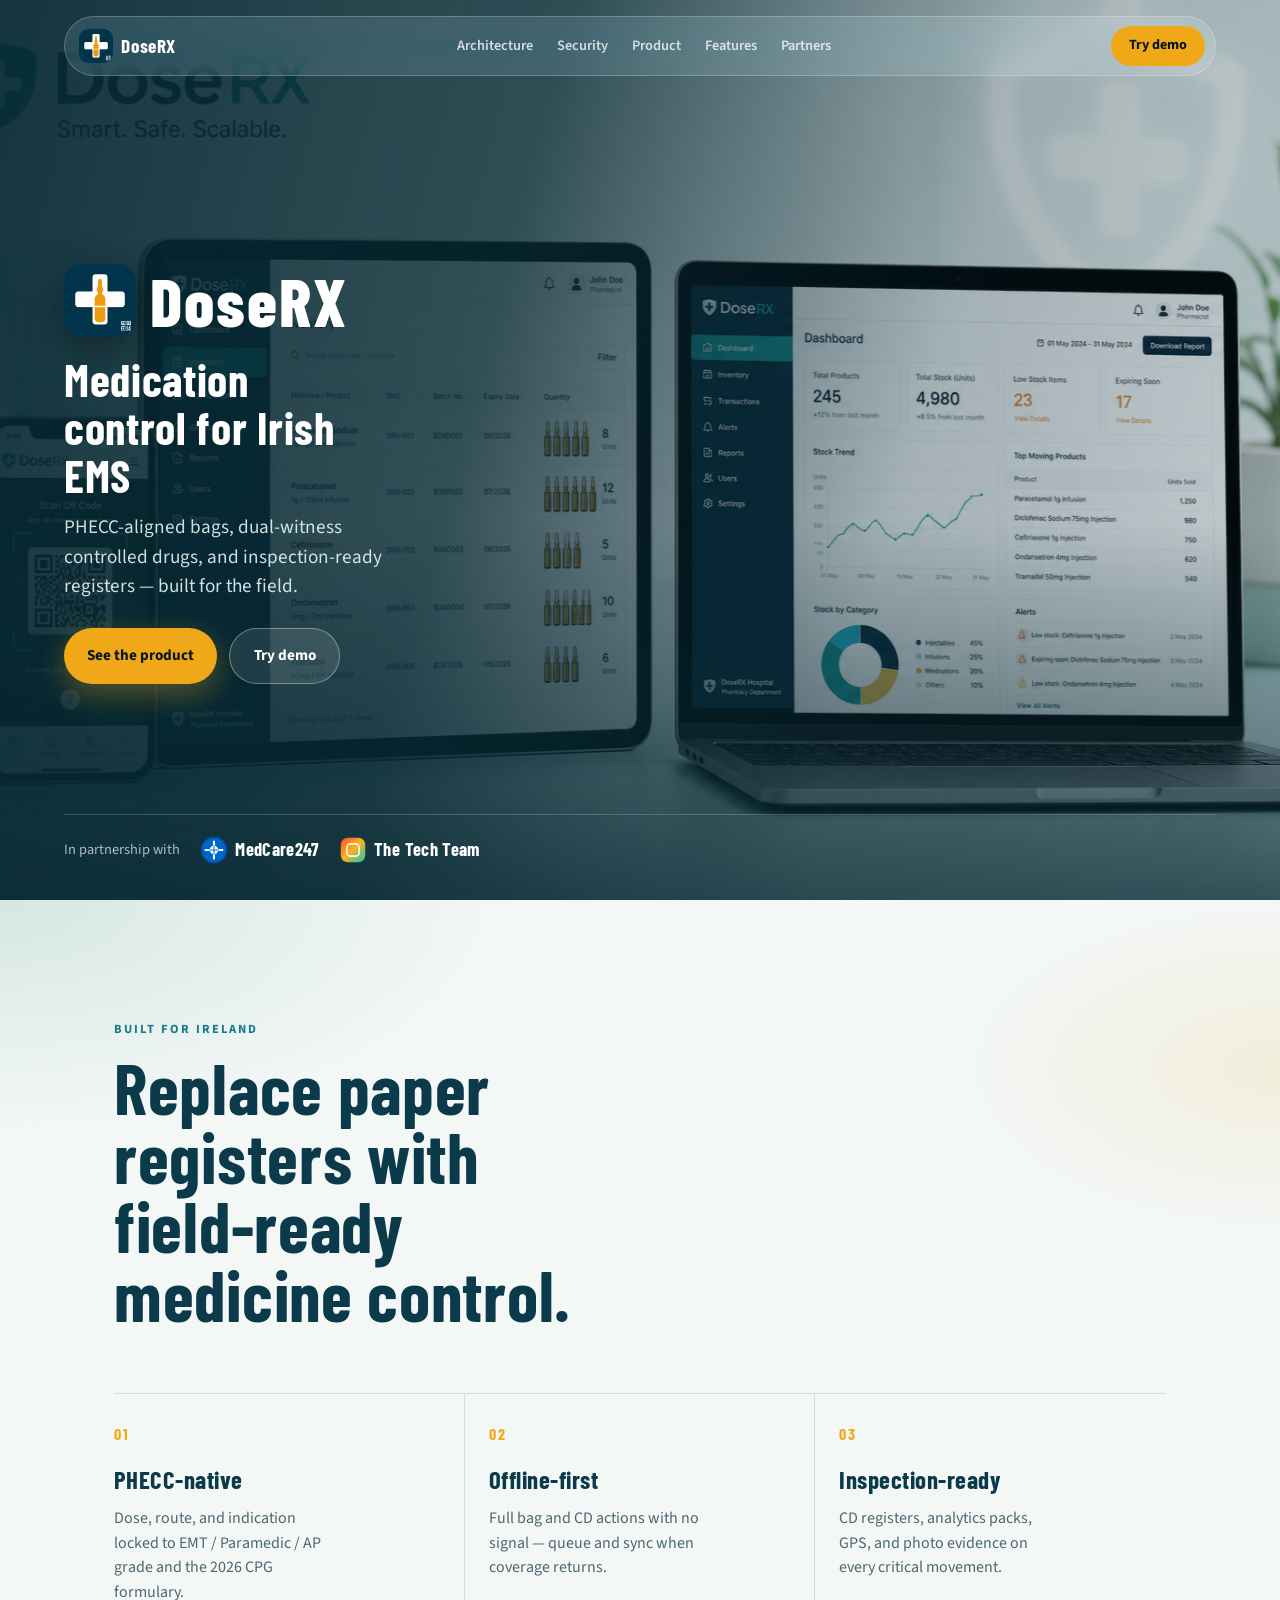
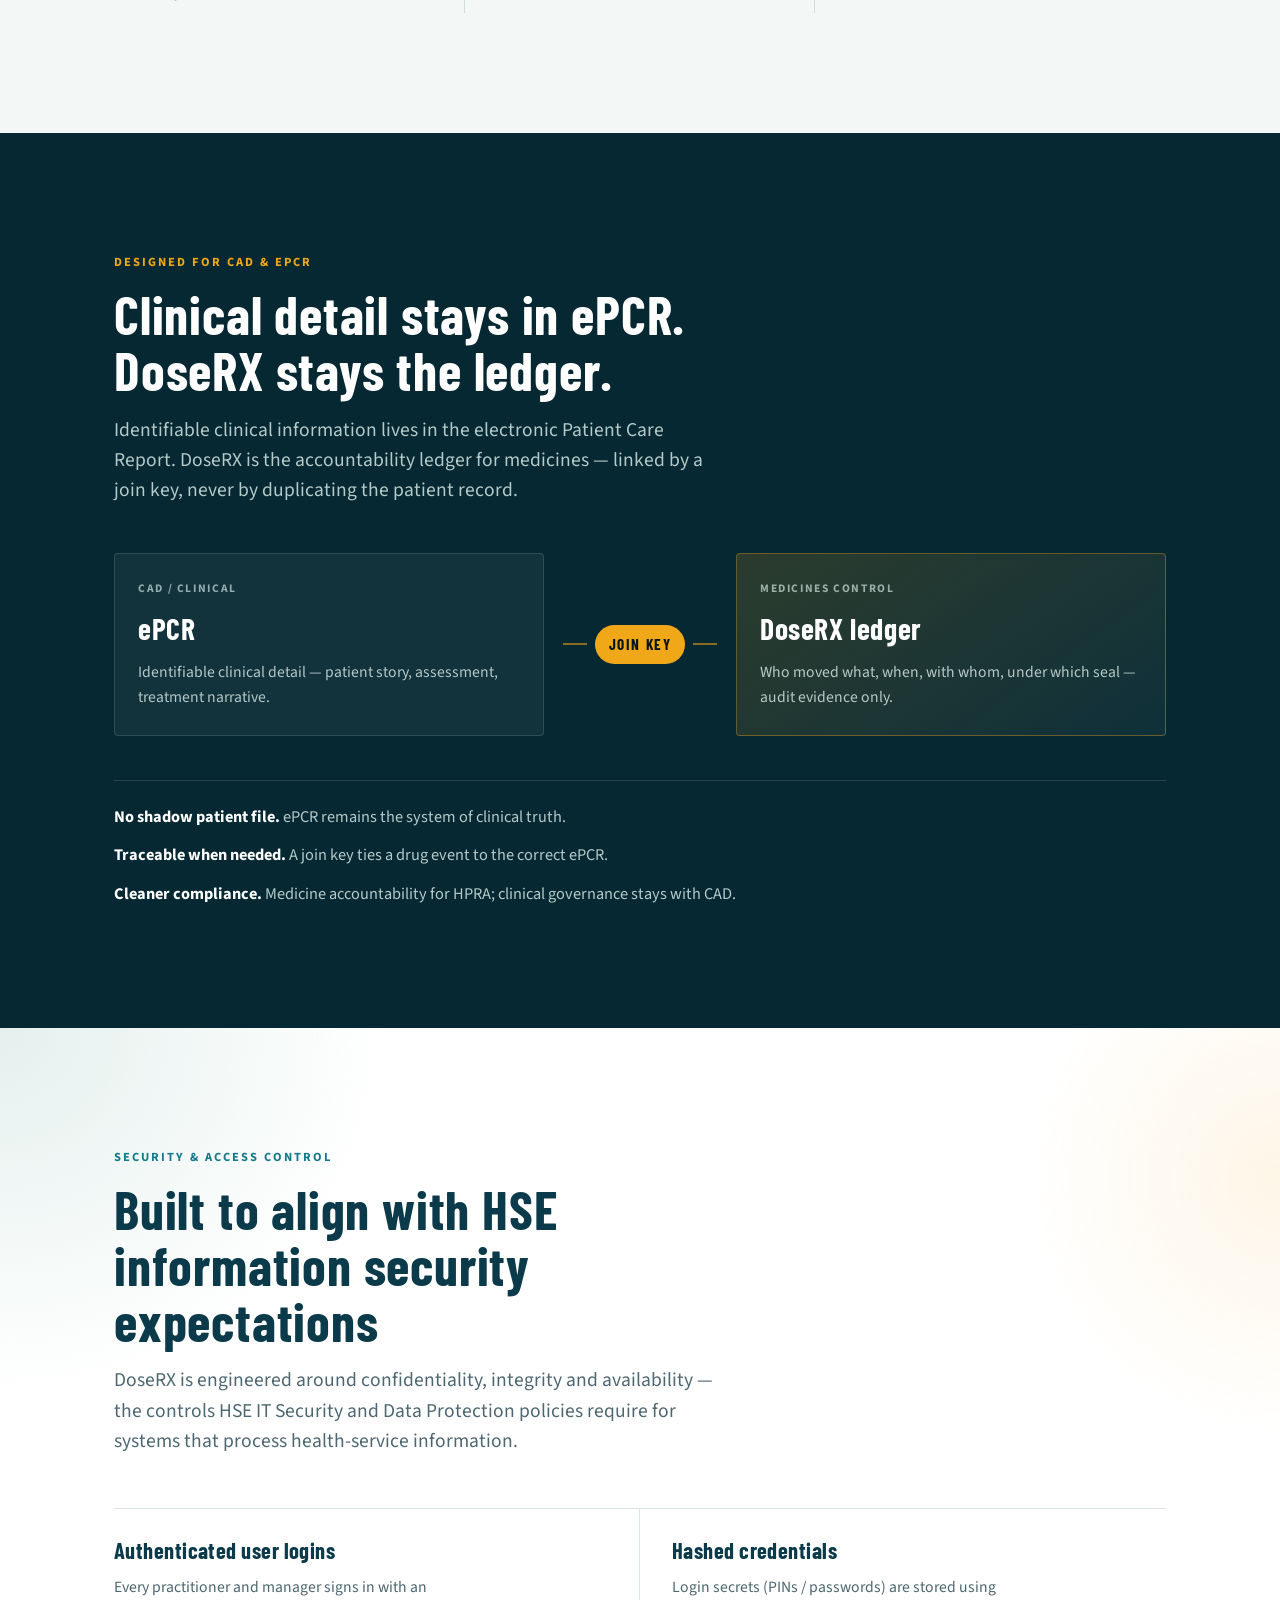
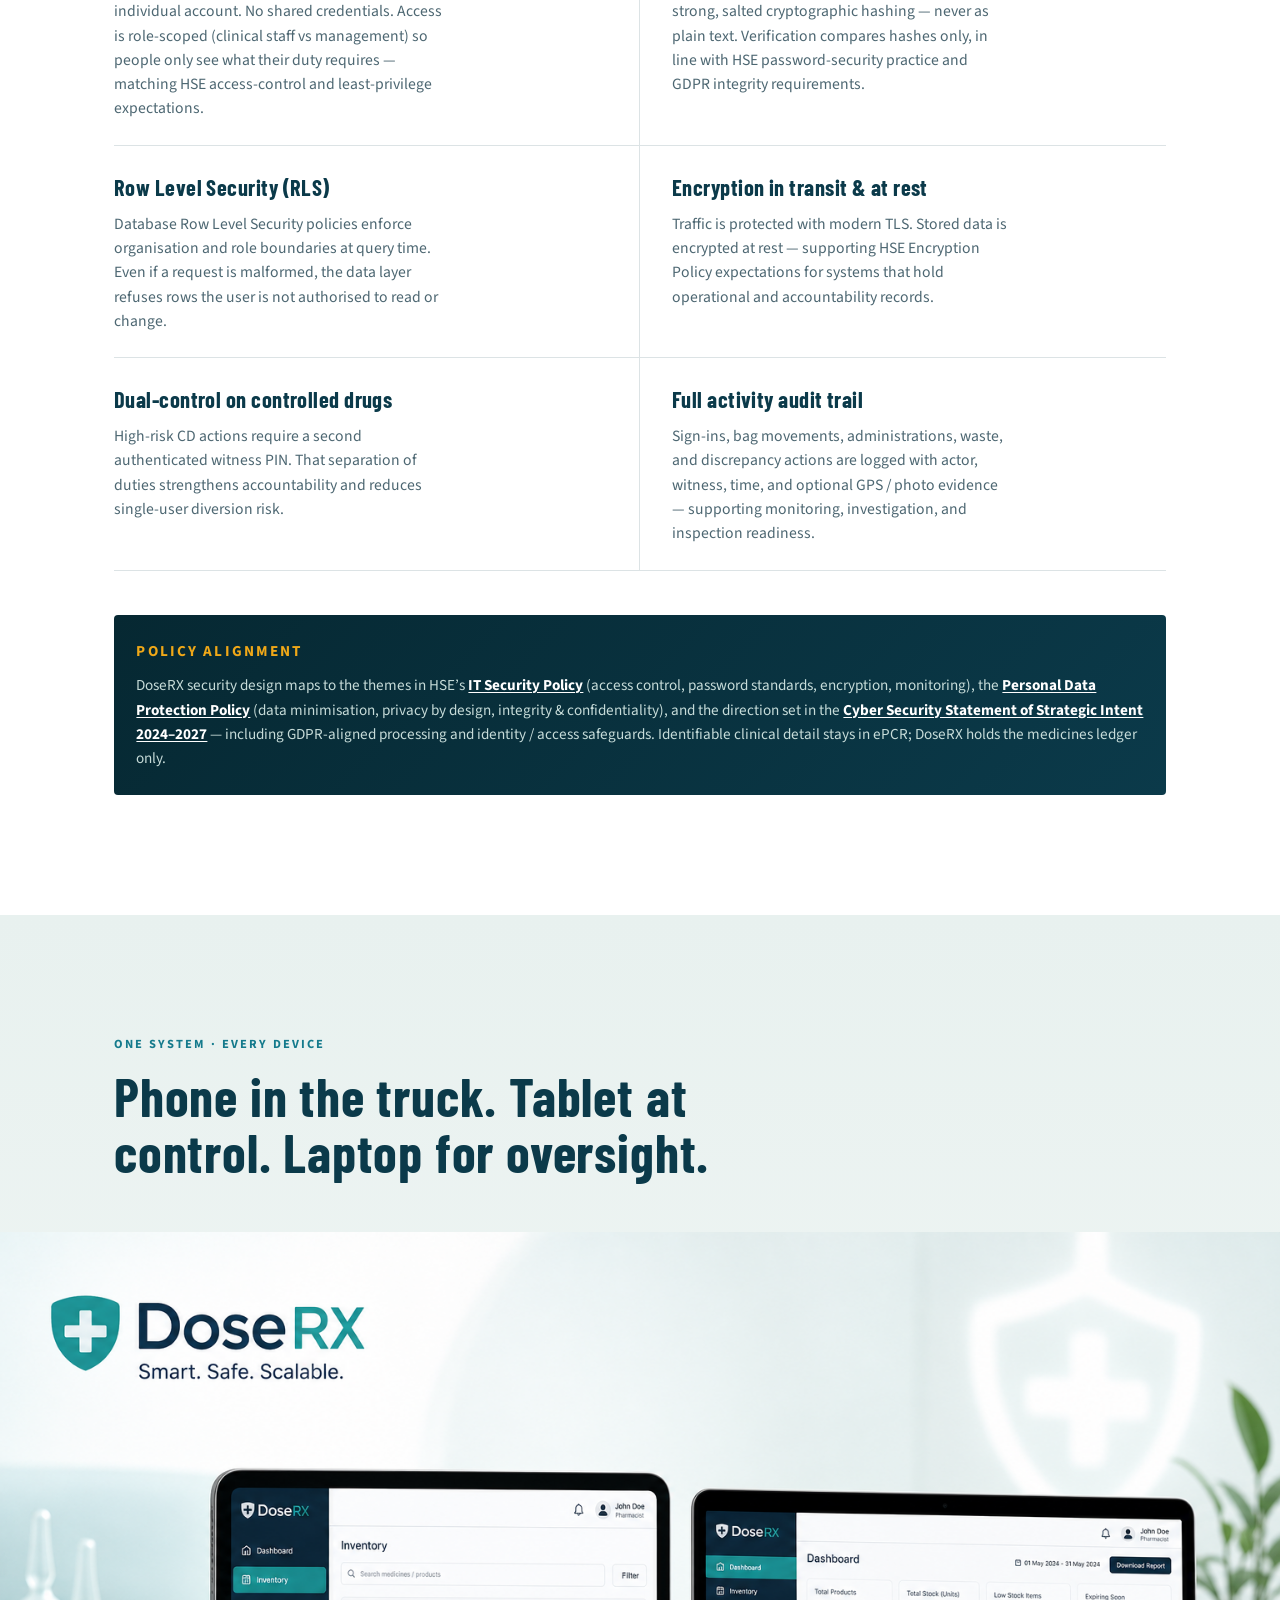
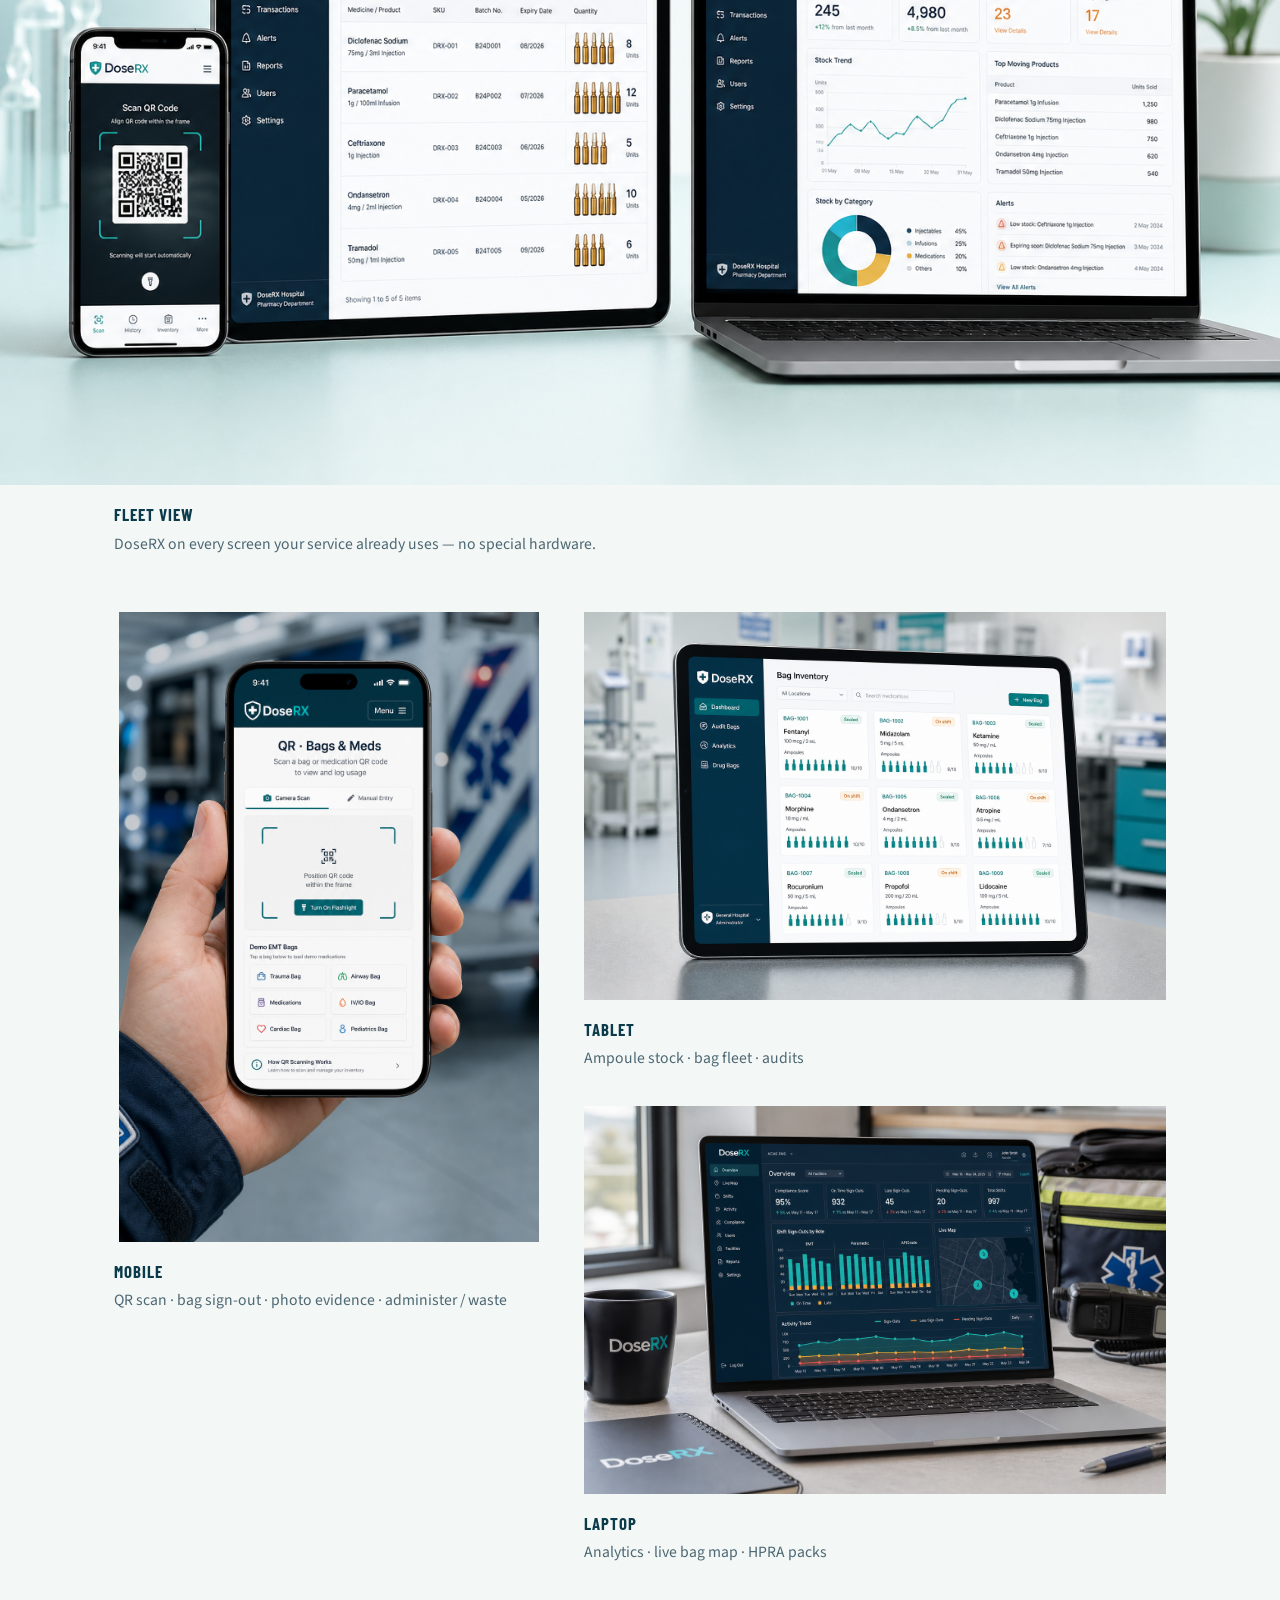
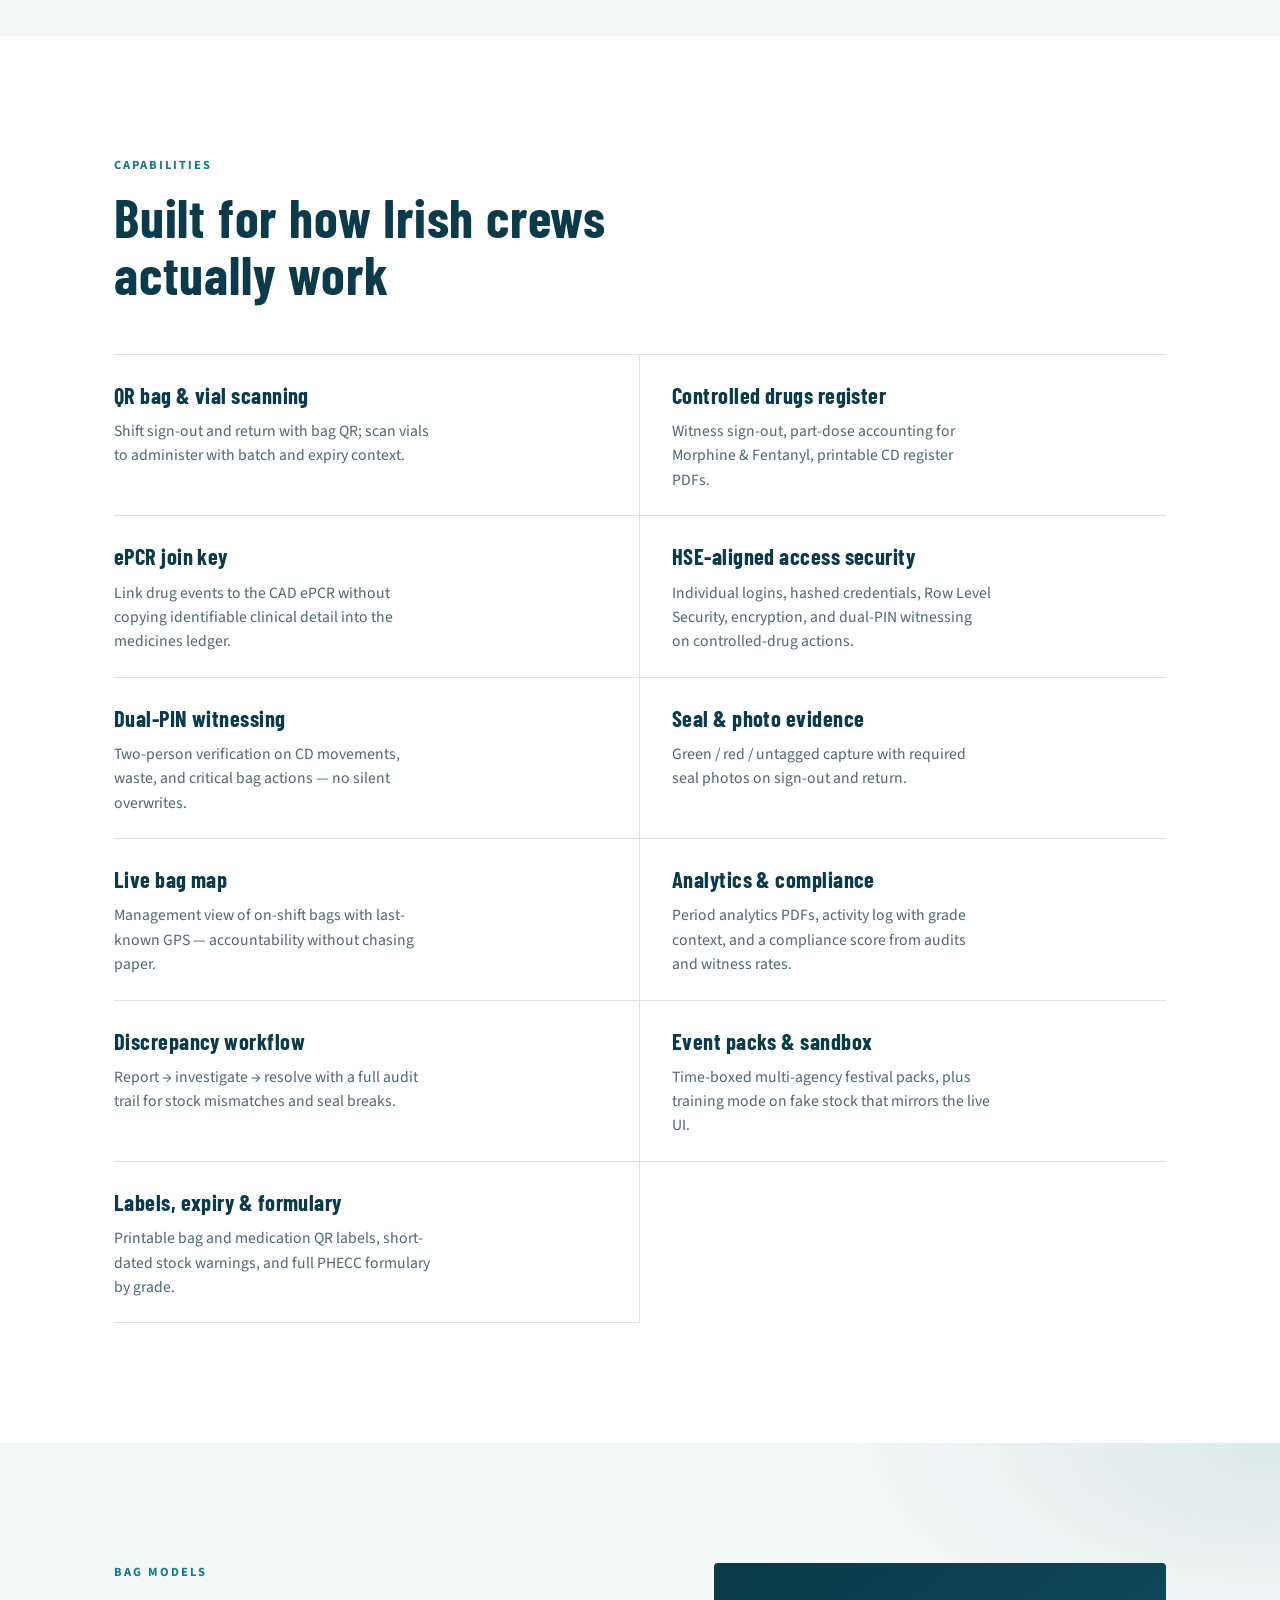
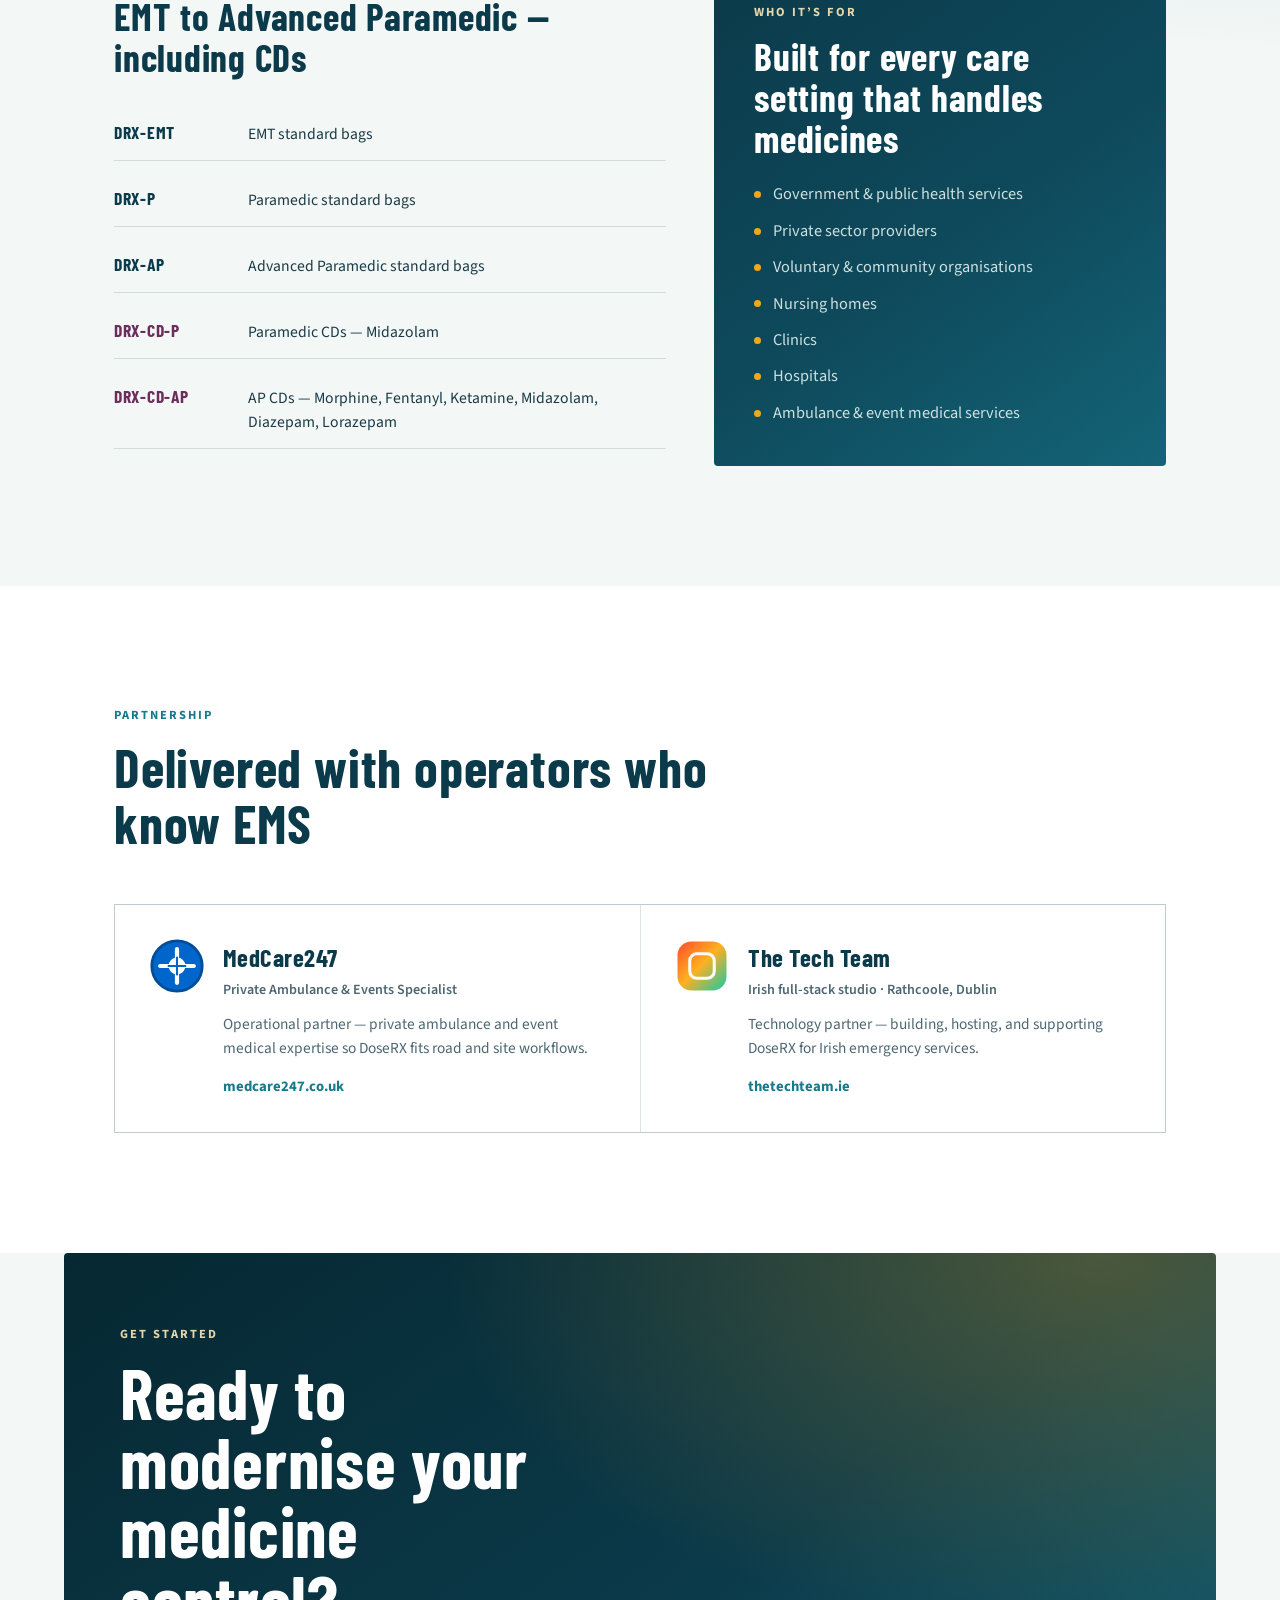
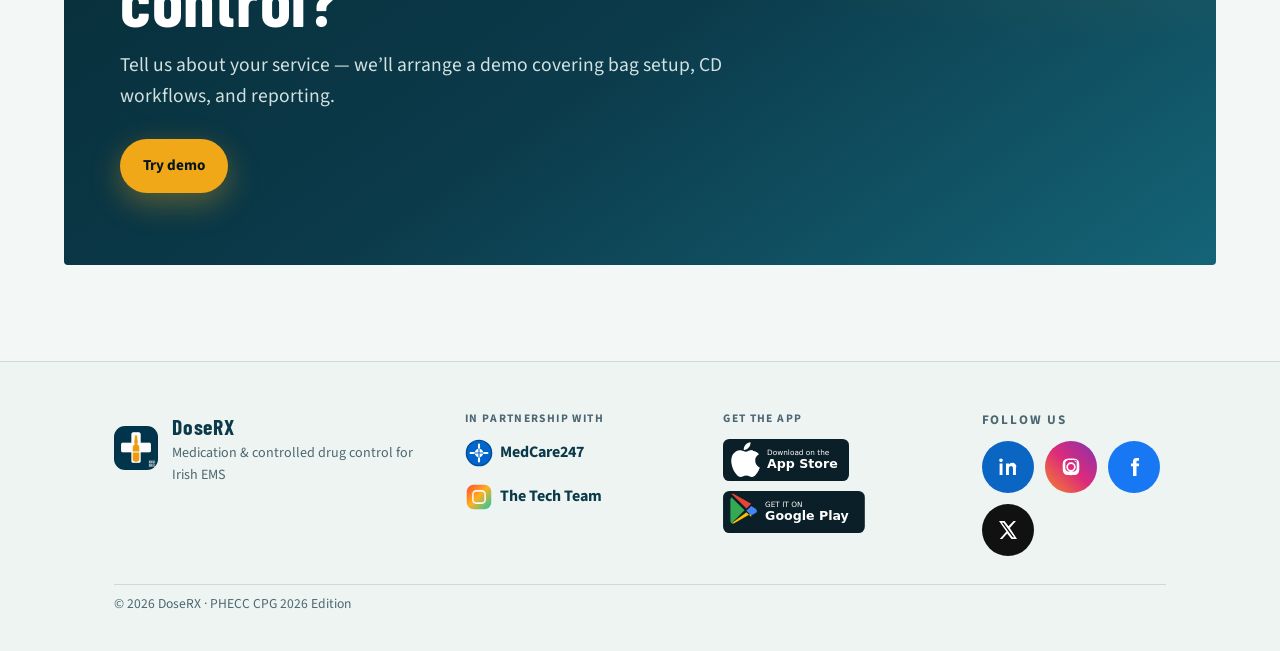
==== commit 6ddaf246: "Expand who-we-serve list across public and care sectors. Co-authored-by: Cursor <cursoragent@cursor." ====
--- a/index.html
+++ b/index.html
@@ -355,12 +355,15 @@
         </div>
         <div class="who-panel reveal">
           <p class="eyebrow light">Who it’s for</p>
-          <h2 class="display-sm light">Services that can’t afford register gaps</h2>
+          <h2 class="display-sm light">Built for every care setting that handles medicines</h2>
           <ul class="who-list">
-            <li>Private &amp; statutory ambulance services</li>
-            <li>Event and festival medical providers</li>
-            <li>Multi-agency deployments</li>
-            <li>Training centres &amp; CD accountable officers</li>
+            <li>Government &amp; public health services</li>
+            <li>Private sector providers</li>
+            <li>Voluntary &amp; community organisations</li>
+            <li>Nursing homes</li>
+            <li>Clinics</li>
+            <li>Hospitals</li>
+            <li>Ambulance &amp; event medical services</li>
           </ul>
         </div>
       </div>
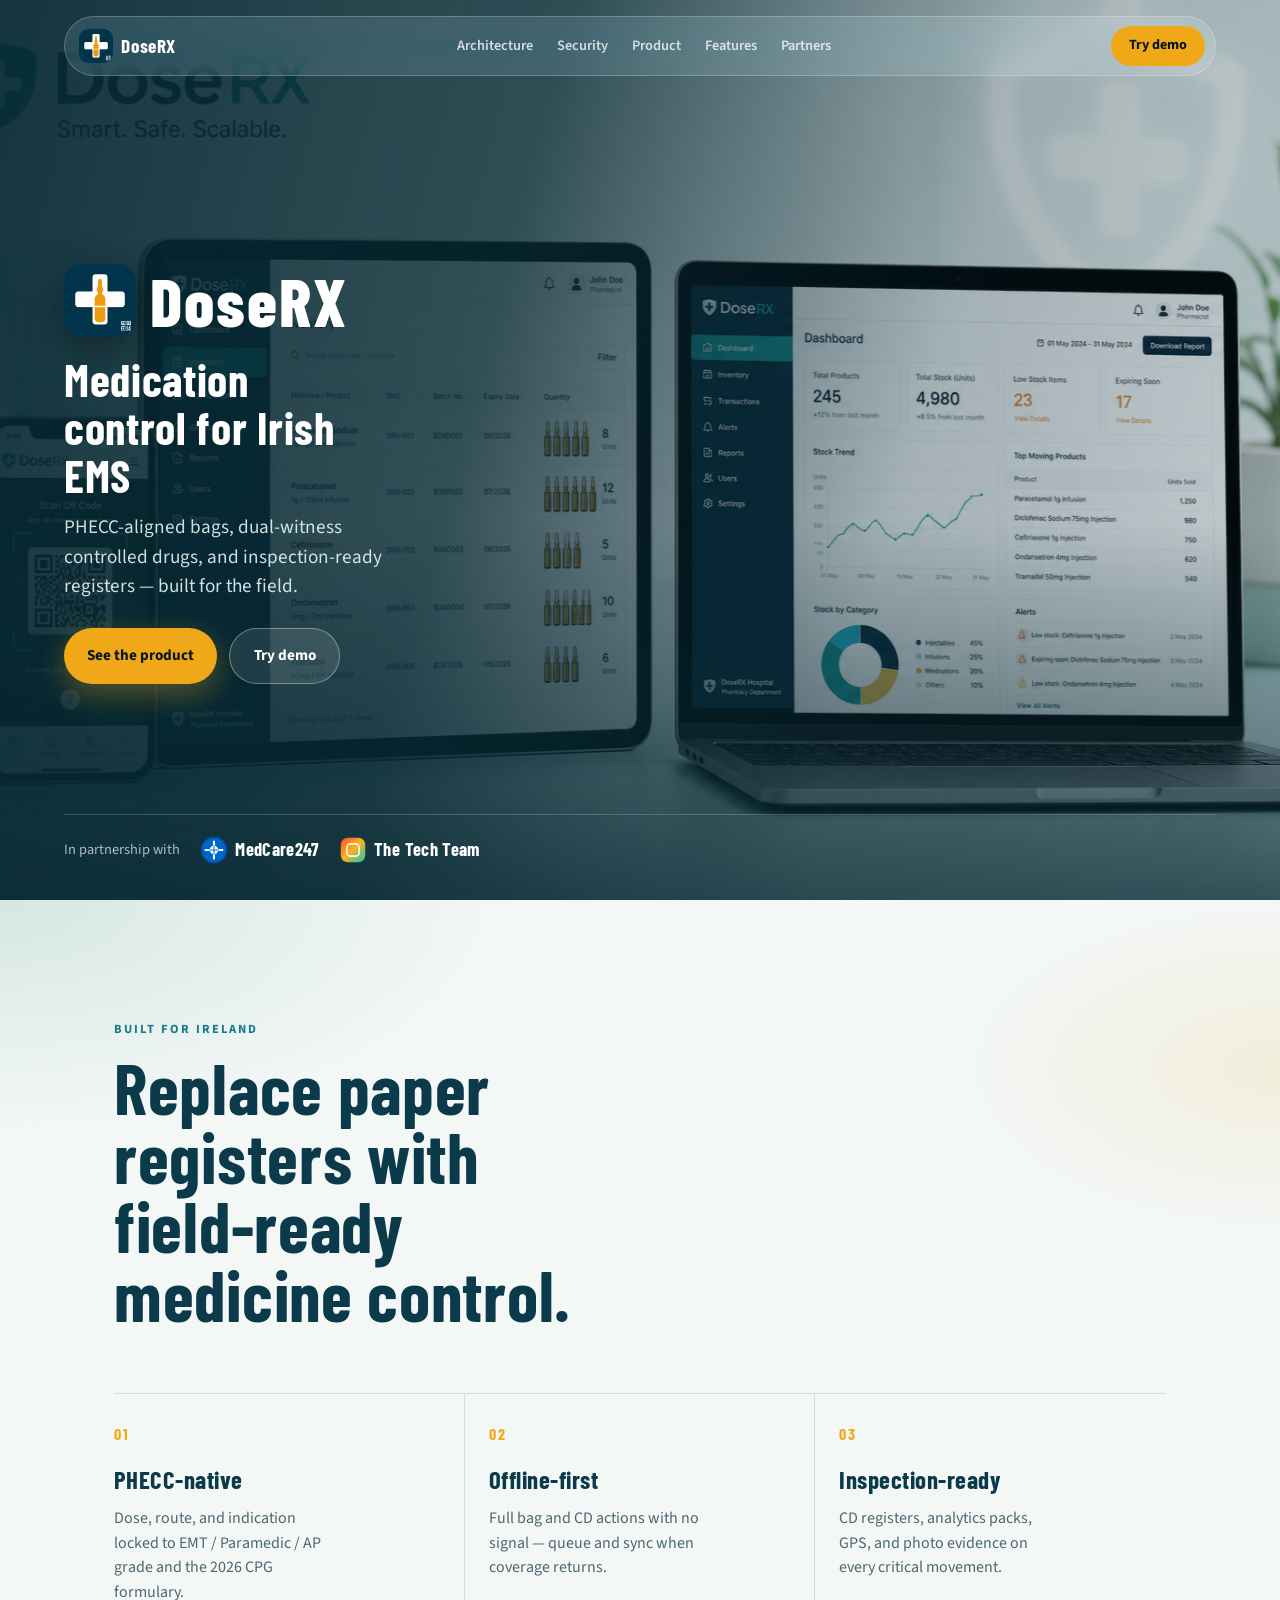
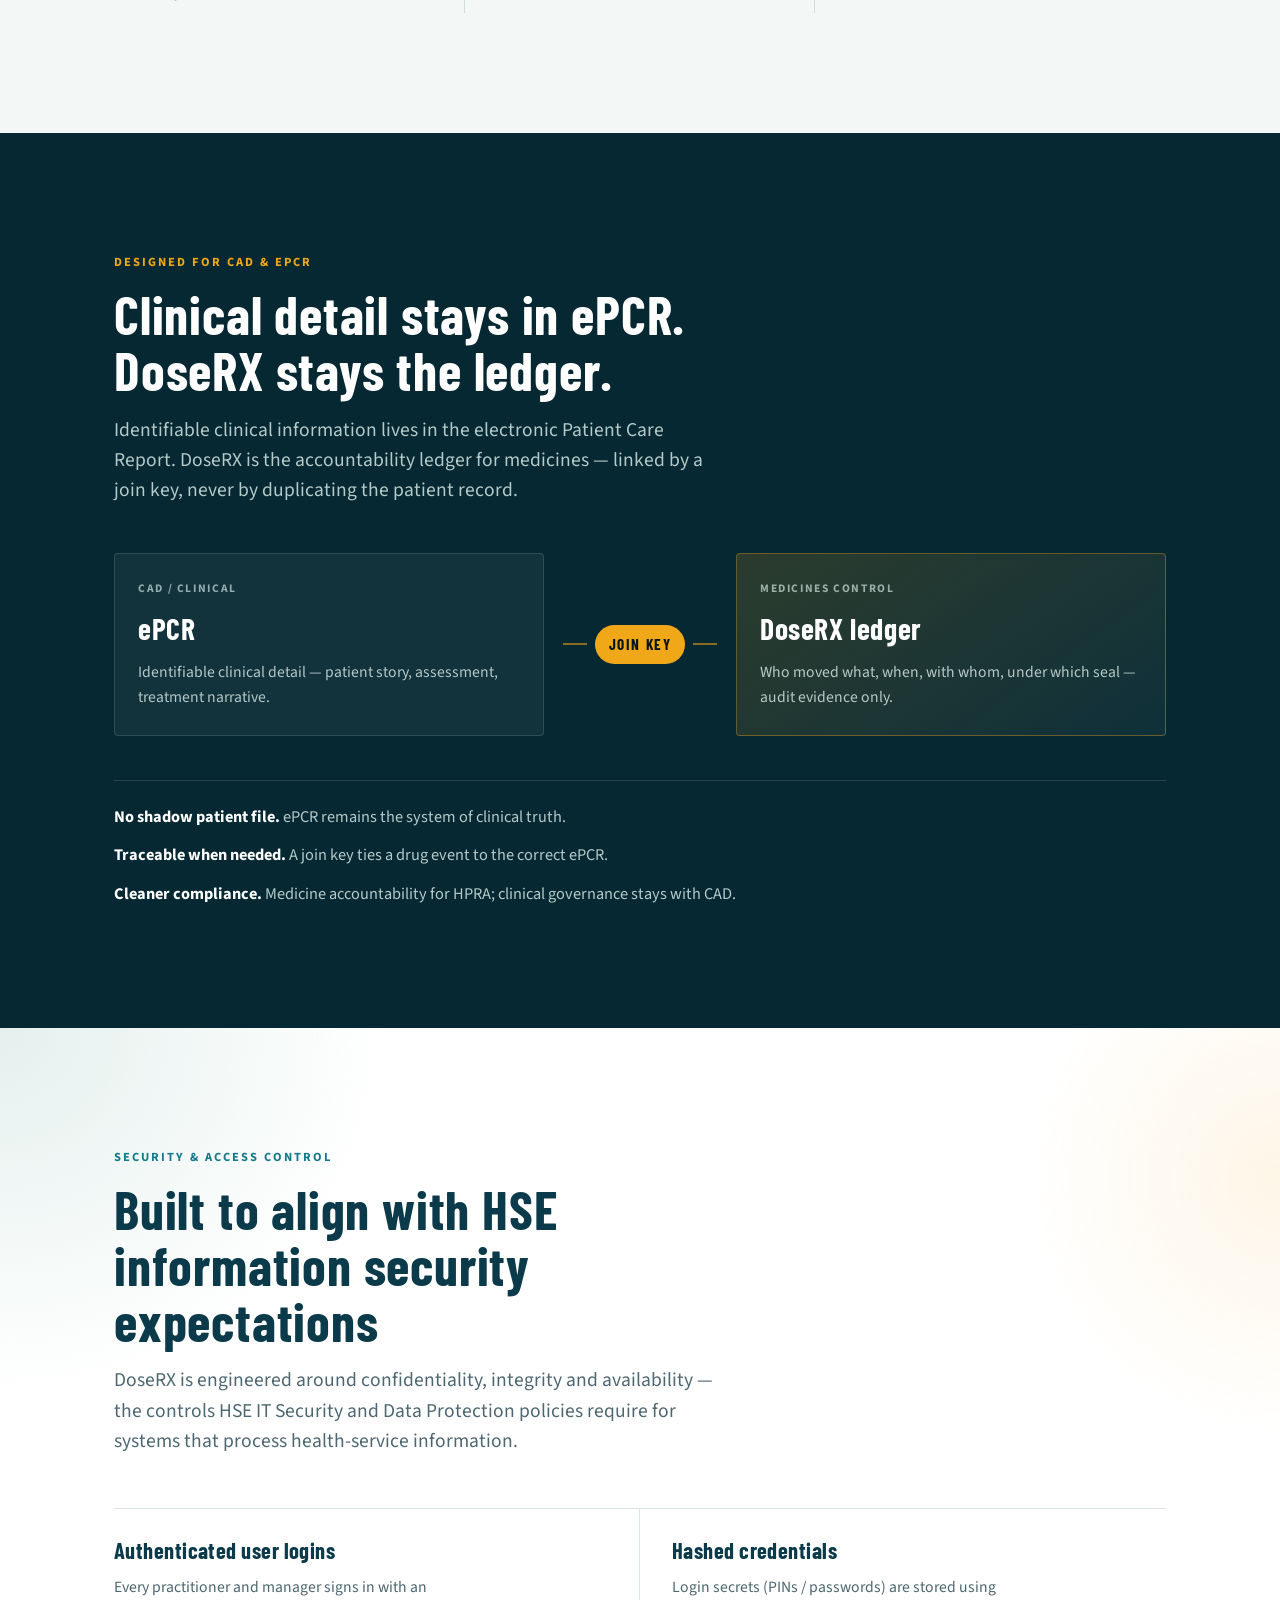
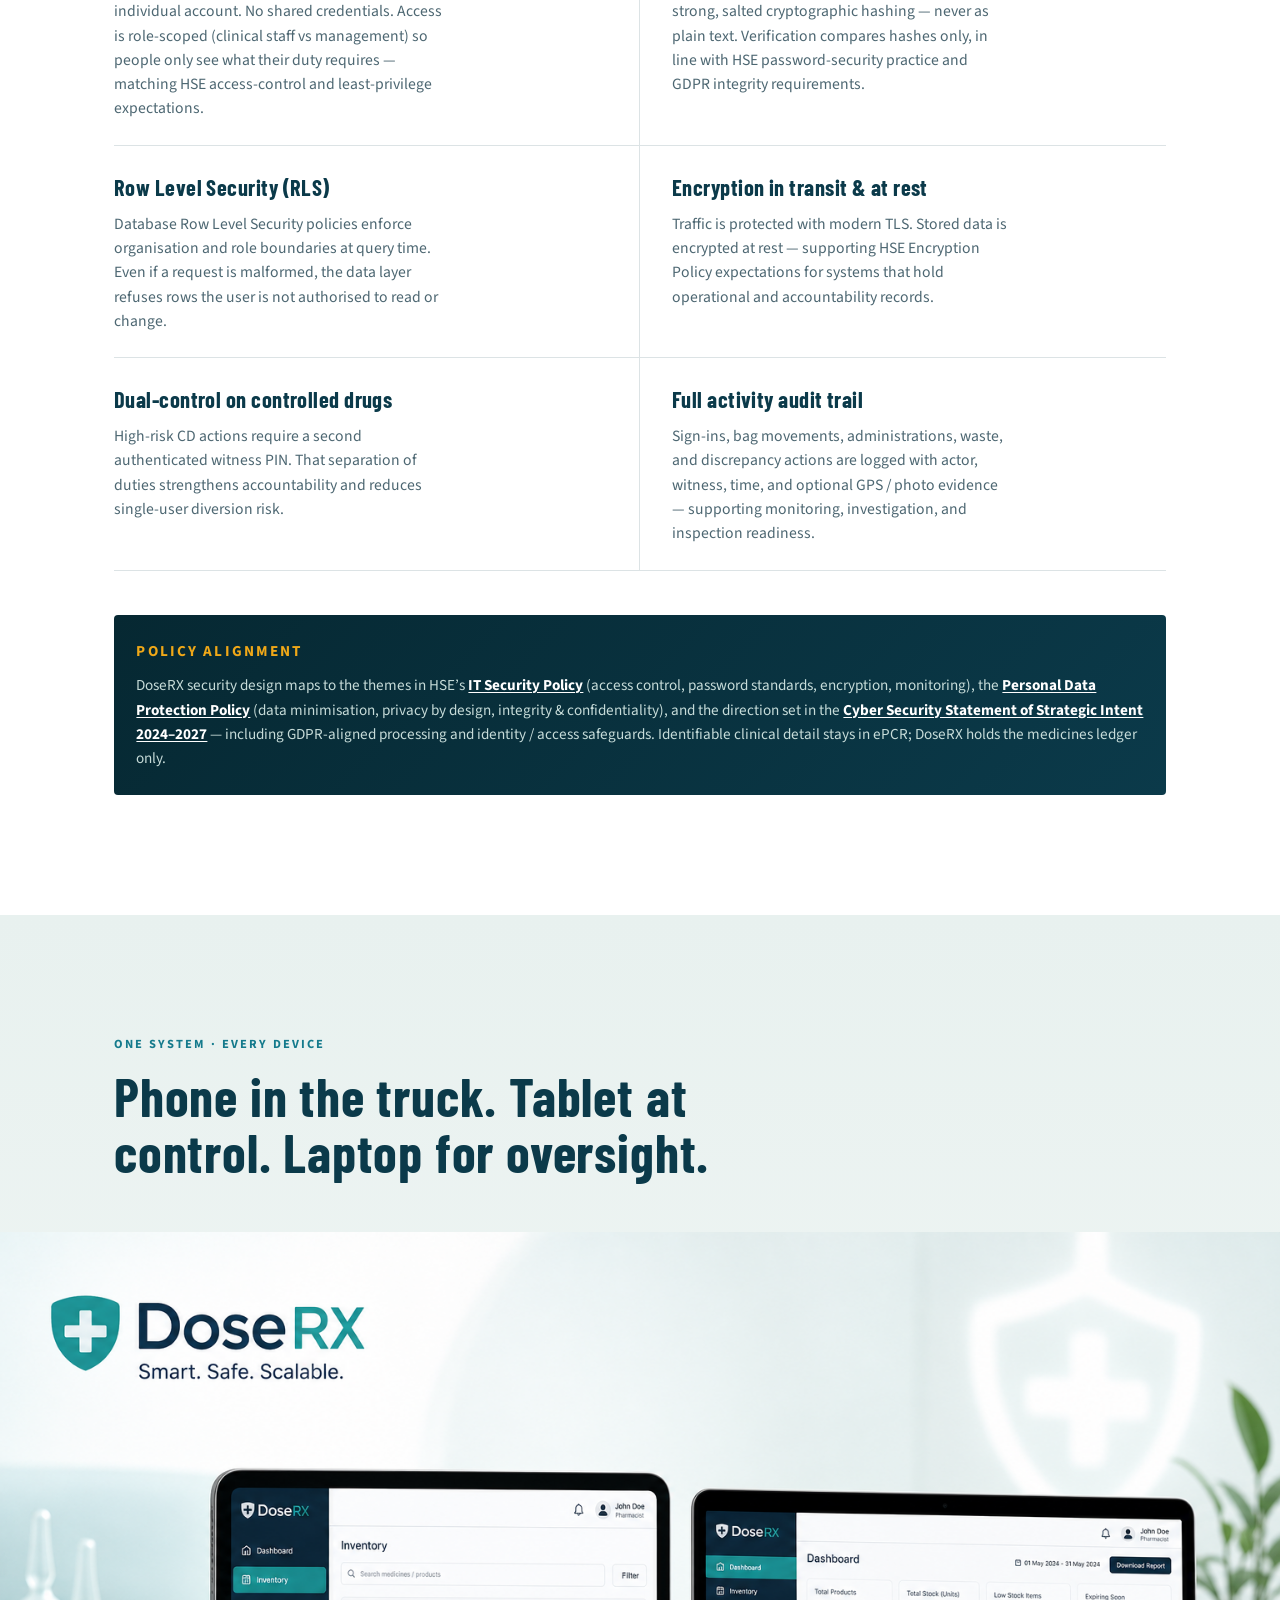
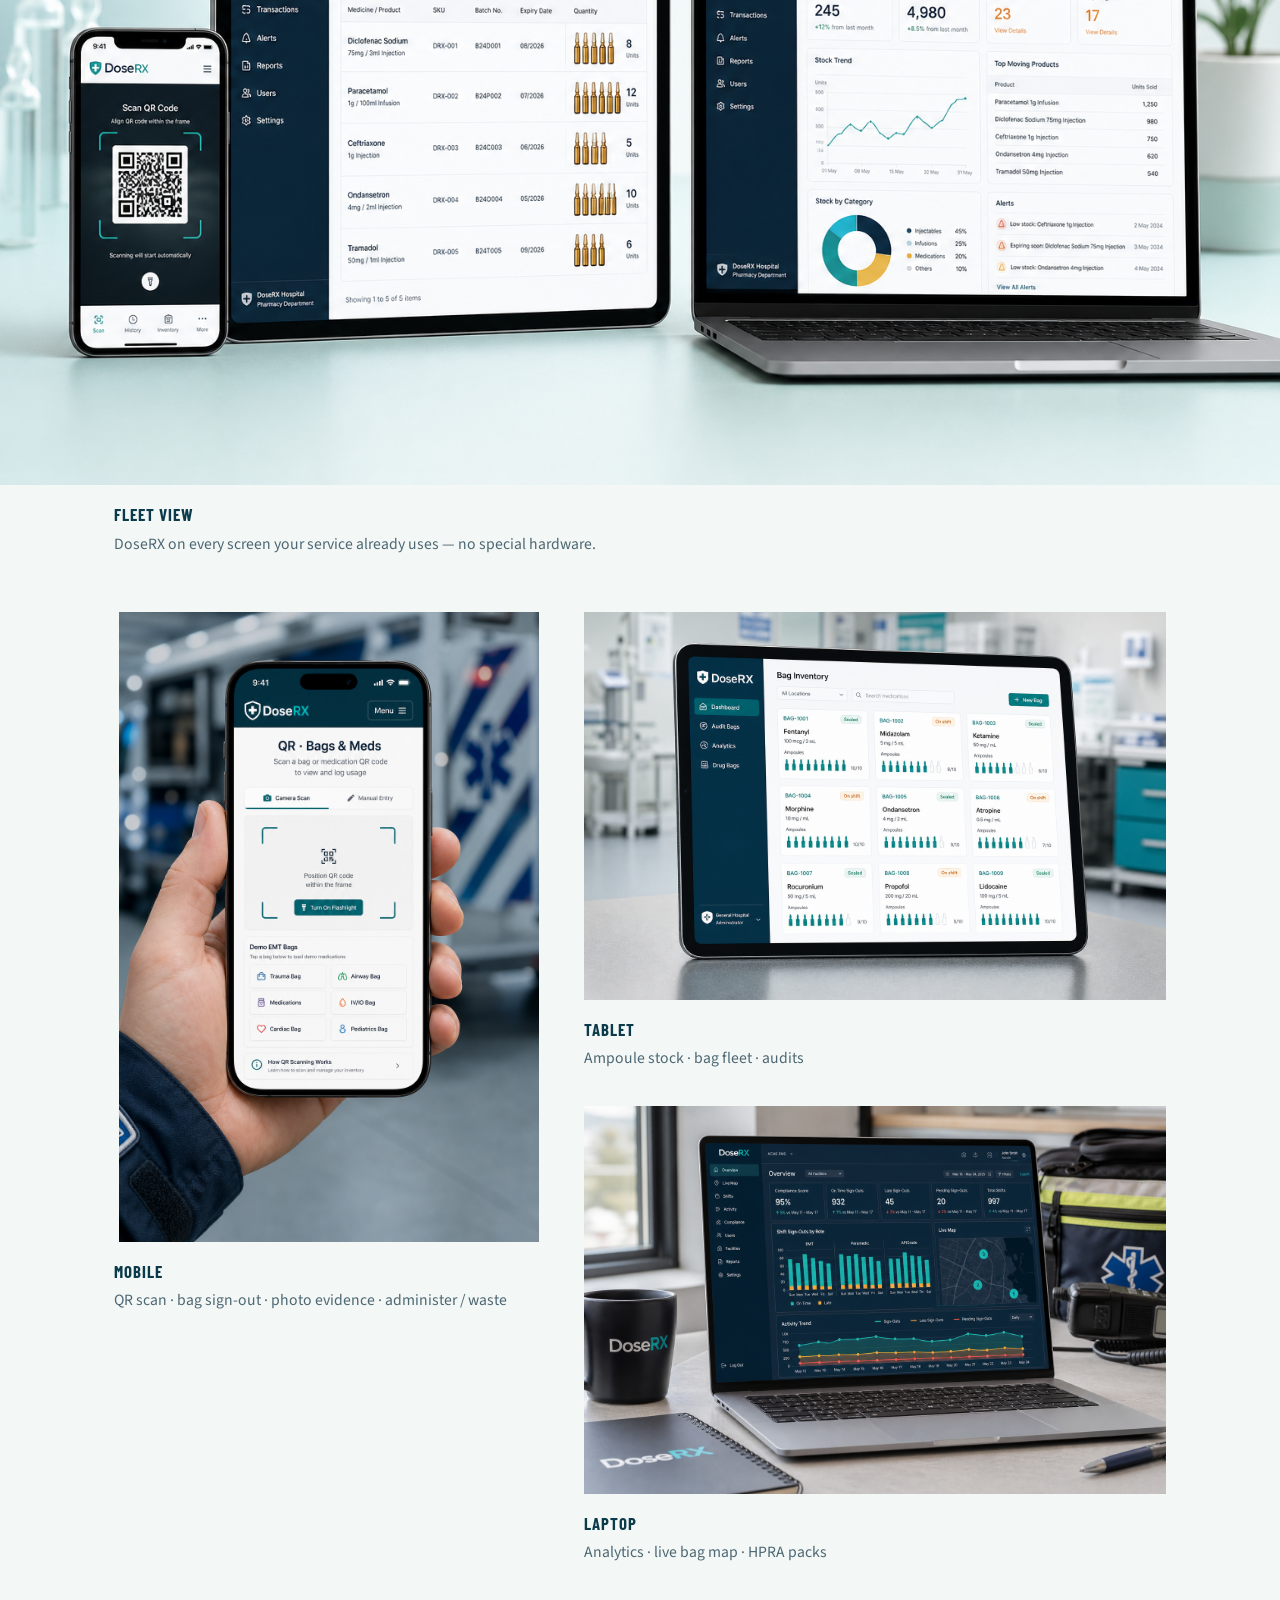
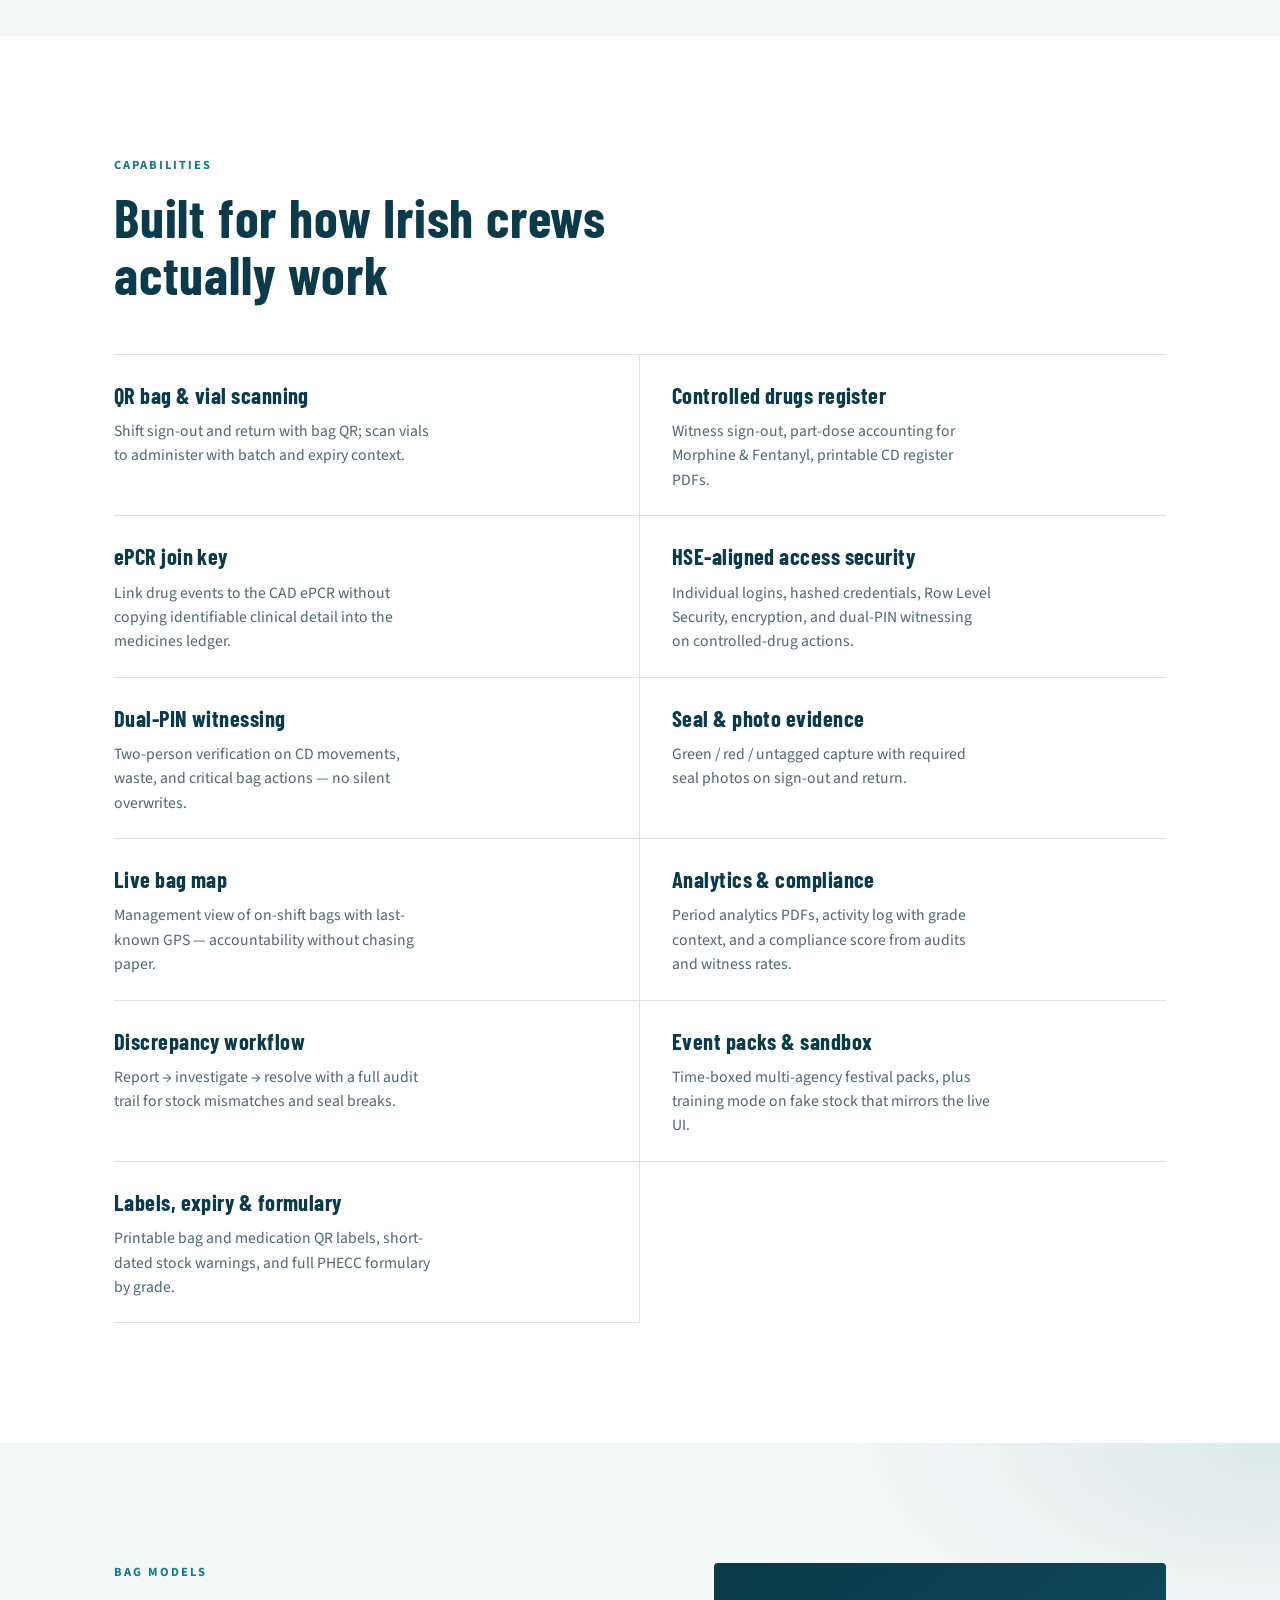
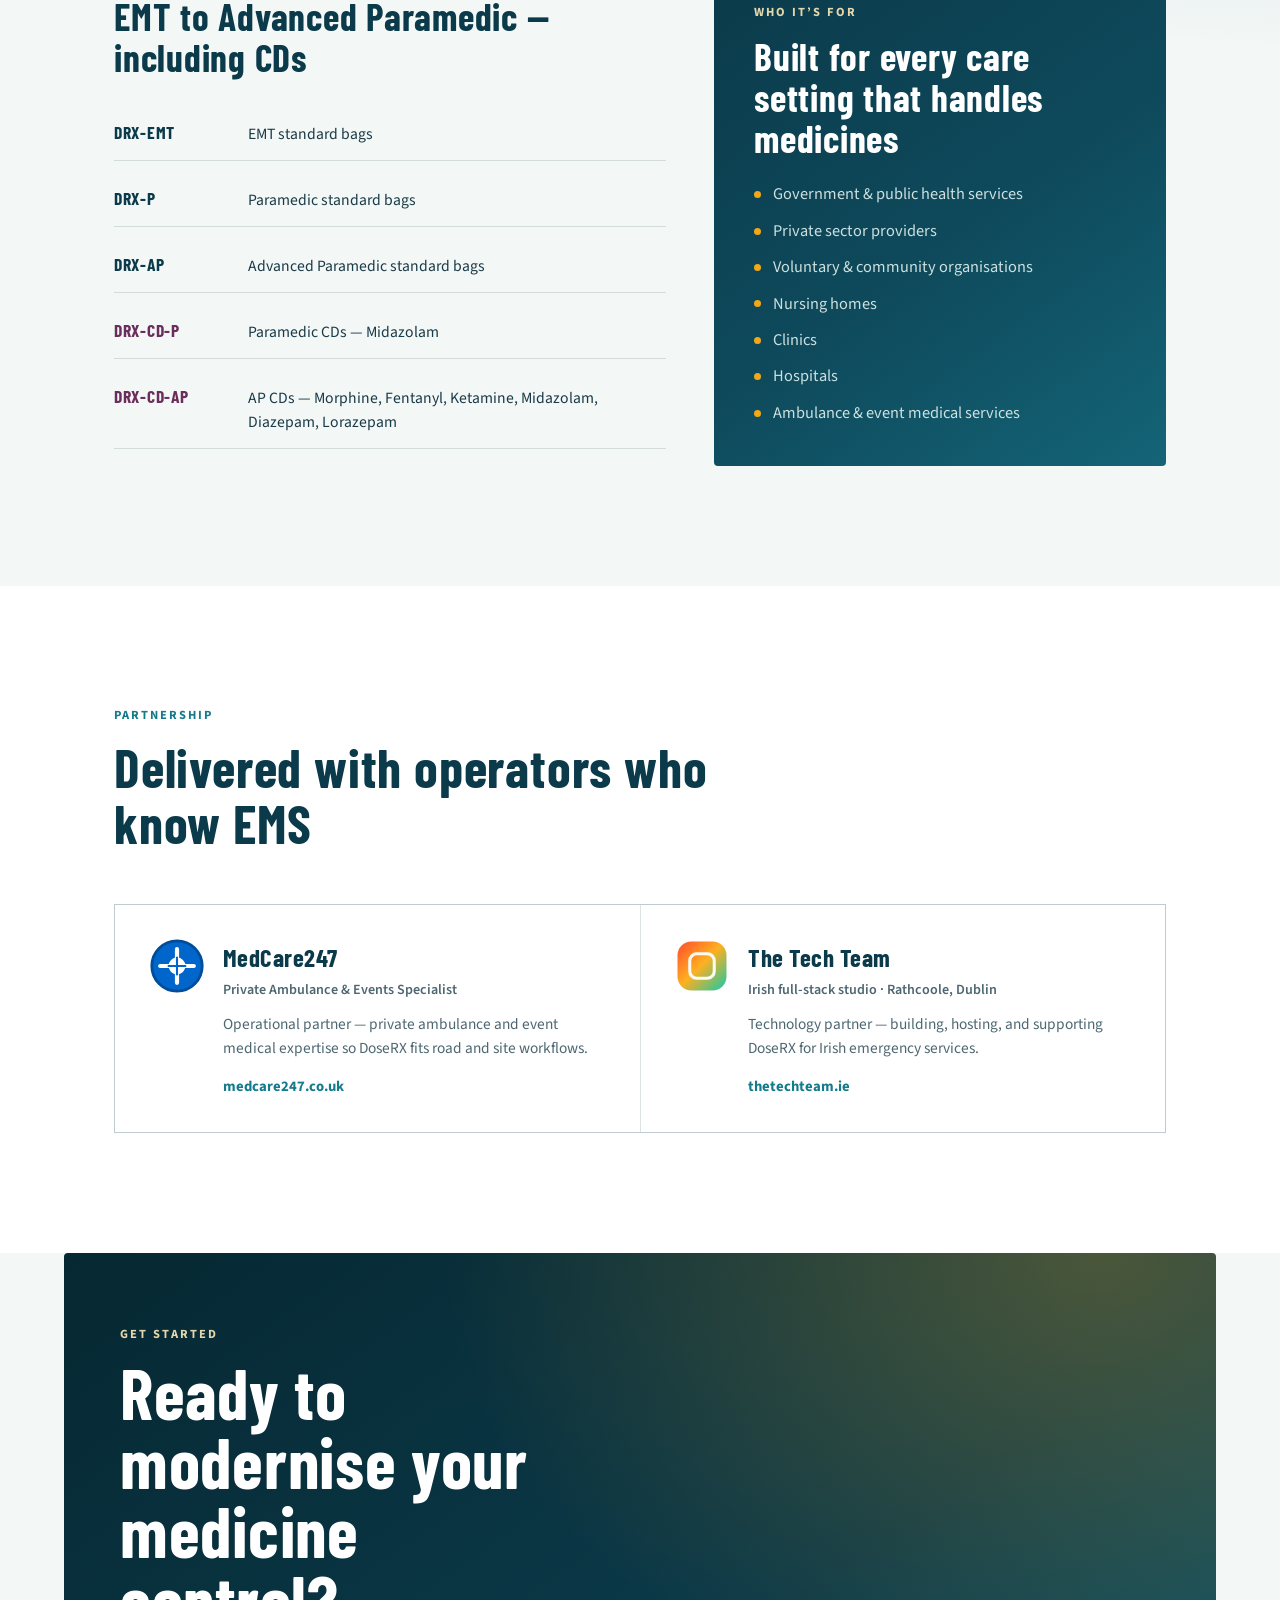
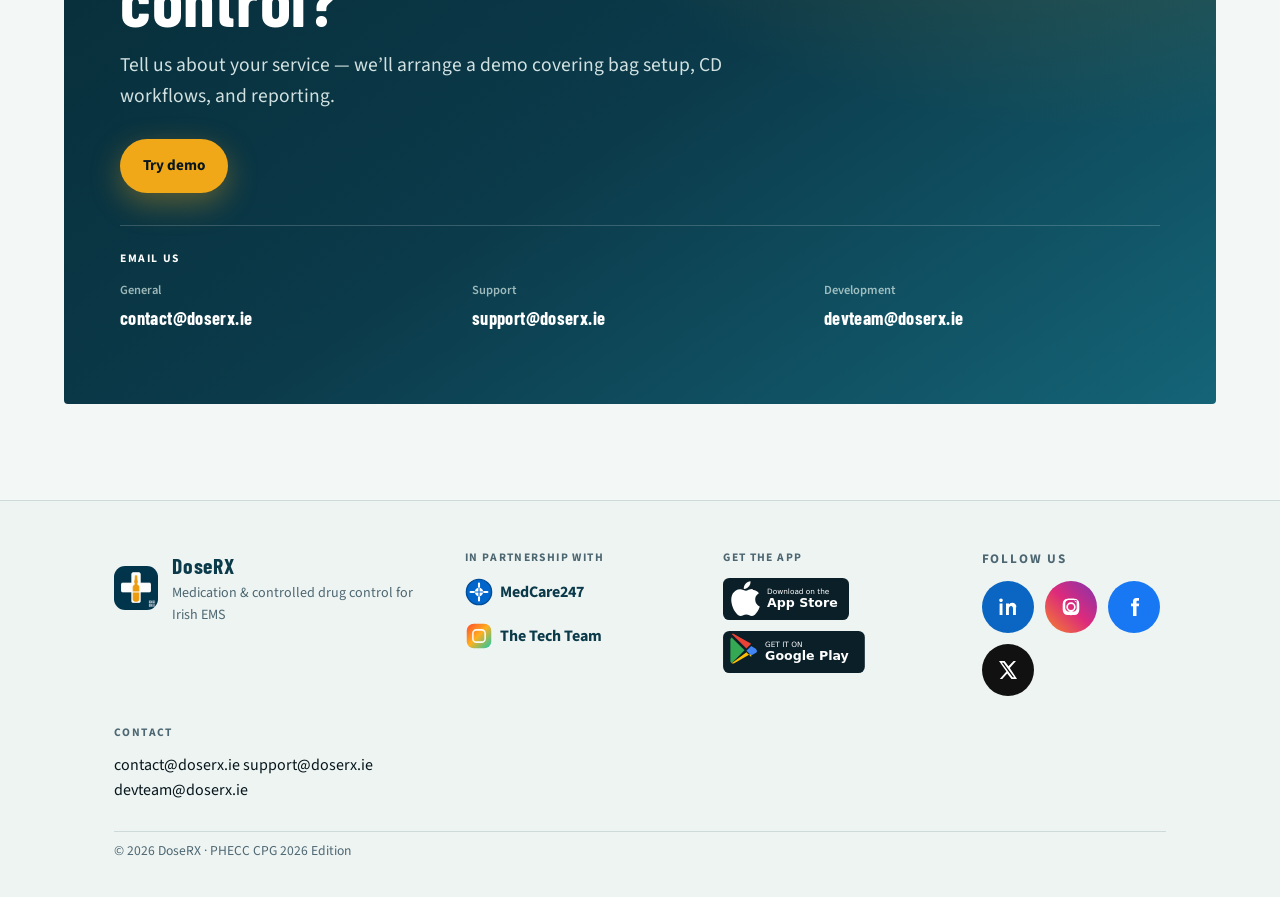
==== commit 1a2f8c65: "Add DoseRX contact emails to contact section and footer. Co-authored-by: Cursor <cursoragent@cursor." ====
--- a/index.html
+++ b/index.html
@@ -411,6 +411,23 @@
         <div class="hero-actions">
           <a class="btn btn-primary" href="https://dose-rx-one.vercel.app" target="_blank" rel="noopener noreferrer">Try demo</a>
         </div>
+        <div class="contact-emails">
+          <p class="contact-emails-label">Email us</p>
+          <ul class="contact-email-list">
+            <li>
+              <span>General</span>
+              <a href="mailto:contact@doserx.ie">contact@doserx.ie</a>
+            </li>
+            <li>
+              <span>Support</span>
+              <a href="mailto:support@doserx.ie">support@doserx.ie</a>
+            </li>
+            <li>
+              <span>Development</span>
+              <a href="mailto:devteam@doserx.ie">devteam@doserx.ie</a>
+            </li>
+          </ul>
+        </div>
       </div>
     </section>
   </main>
@@ -482,6 +499,15 @@
         </div>
       </div>
 
+      <div class="footer-emails">
+        <p>Contact</p>
+        <div class="footer-email-row">
+          <a href="mailto:contact@doserx.ie">contact@doserx.ie</a>
+          <a href="mailto:support@doserx.ie">support@doserx.ie</a>
+          <a href="mailto:devteam@doserx.ie">devteam@doserx.ie</a>
+        </div>
+      </div>
+
       <p class="footer-copy">© <span id="year"></span> DoseRX · PHECC CPG 2026 Edition</p>
     </div>
   </footer>
--- a/styles.css
+++ b/styles.css
@@ -1111,6 +1111,58 @@
   margin-bottom: 1.75rem;
 }
 
+.contact-emails {
+  margin-top: 2rem;
+  padding-top: 1.5rem;
+  border-top: 1px solid rgba(255, 255, 255, 0.18);
+}
+
+.contact-emails-label {
+  font-size: 0.72rem;
+  font-weight: 700;
+  letter-spacing: 0.14em;
+  text-transform: uppercase;
+  color: var(--amber-soft);
+  margin-bottom: 0.85rem;
+}
+
+.contact-email-list {
+  display: grid;
+  gap: 0.65rem;
+}
+
+@media (min-width: 700px) {
+  .contact-email-list {
+    grid-template-columns: repeat(3, 1fr);
+    gap: 1rem;
+  }
+}
+
+.contact-email-list li {
+  display: flex;
+  flex-direction: column;
+  gap: 0.2rem;
+}
+
+.contact-email-list span {
+  font-size: 0.78rem;
+  font-weight: 600;
+  color: rgba(220, 238, 234, 0.7);
+}
+
+.contact-email-list a {
+  font-family: var(--display);
+  font-size: 1.15rem;
+  font-weight: 700;
+  letter-spacing: 0.02em;
+  color: #fff;
+  transition: color 0.2s;
+}
+
+.contact-email-list a:hover {
+  color: var(--amber-hot);
+}
+
 /* ─── FOOTER ─── */
 .footer {
   padding: 3rem 0 2.25rem;
@@ -1150,7 +1202,8 @@
 
 .footer-partners > p,
 .footer-apps > p,
-.footer-social > p {
+.footer-social > p,
+.footer-emails > p {
   font-size: 0.72rem;
   font-weight: 700;
   letter-spacing: 0.12em;
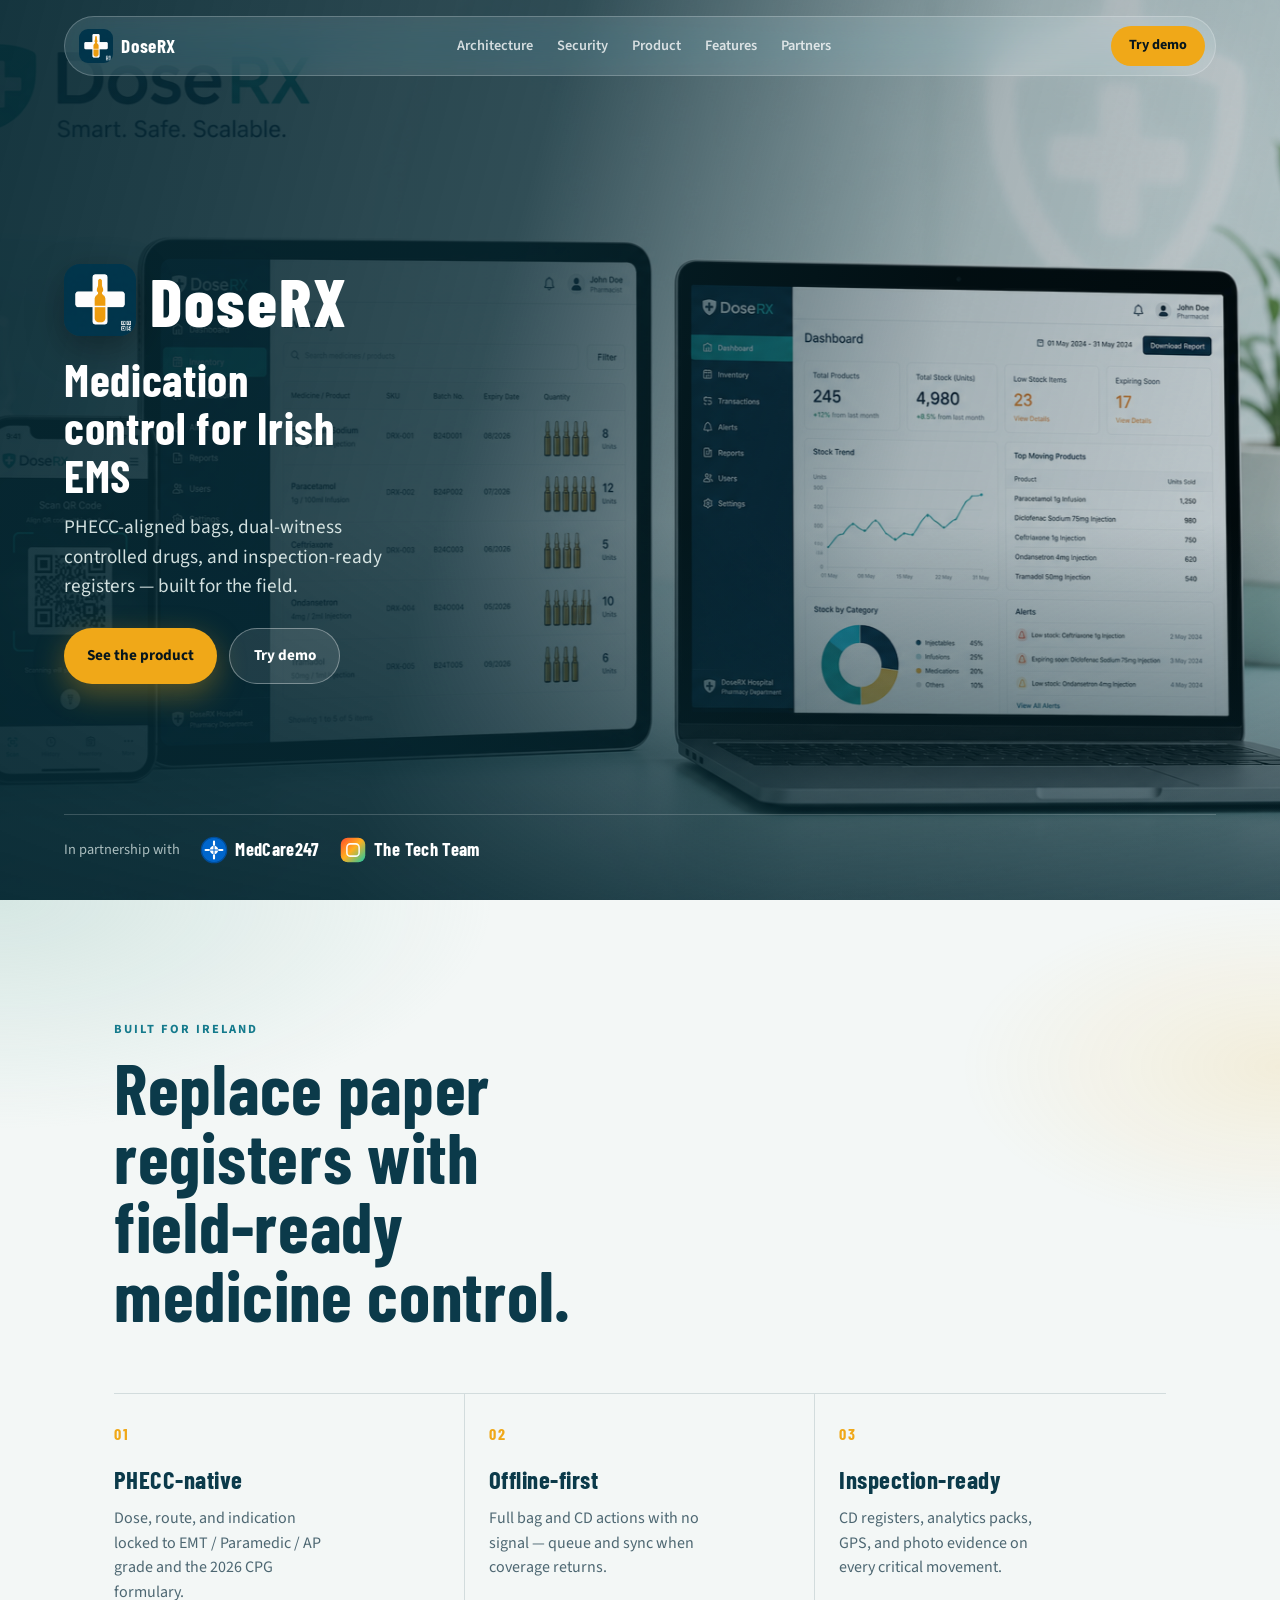
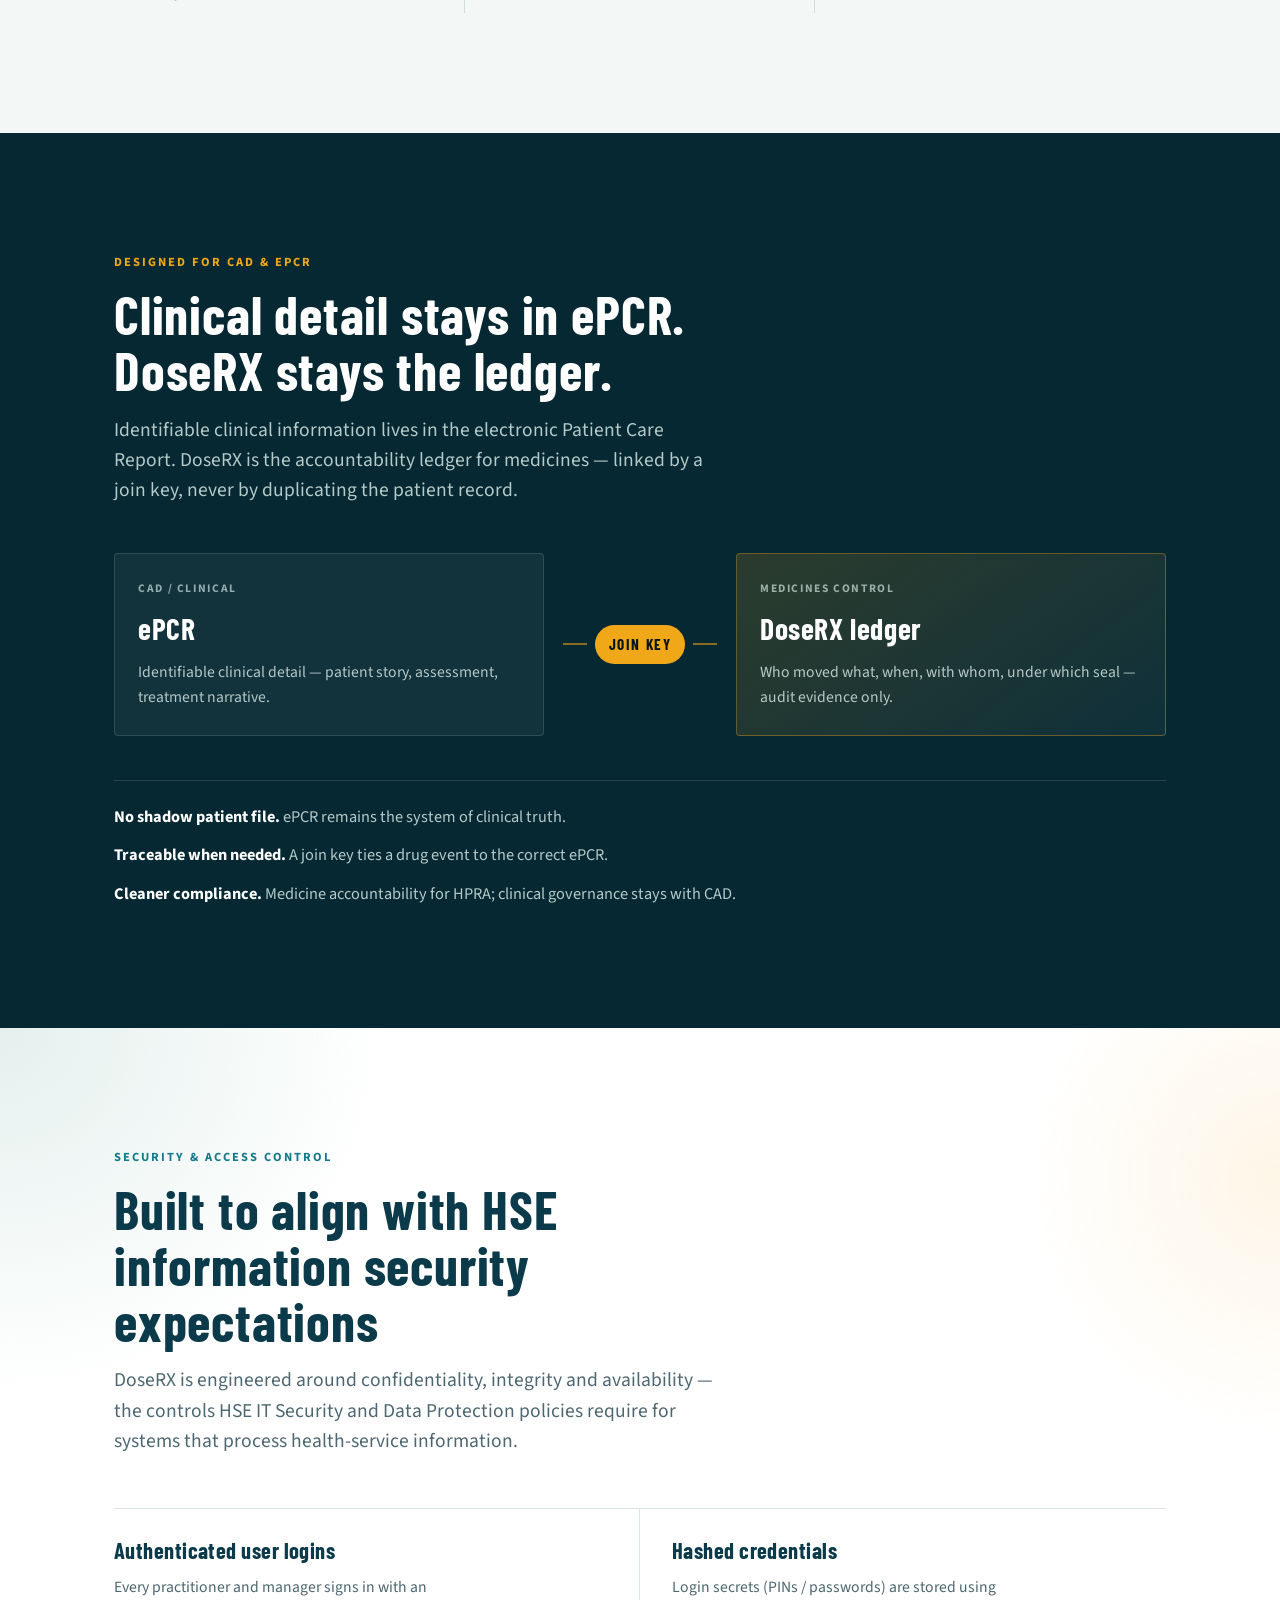
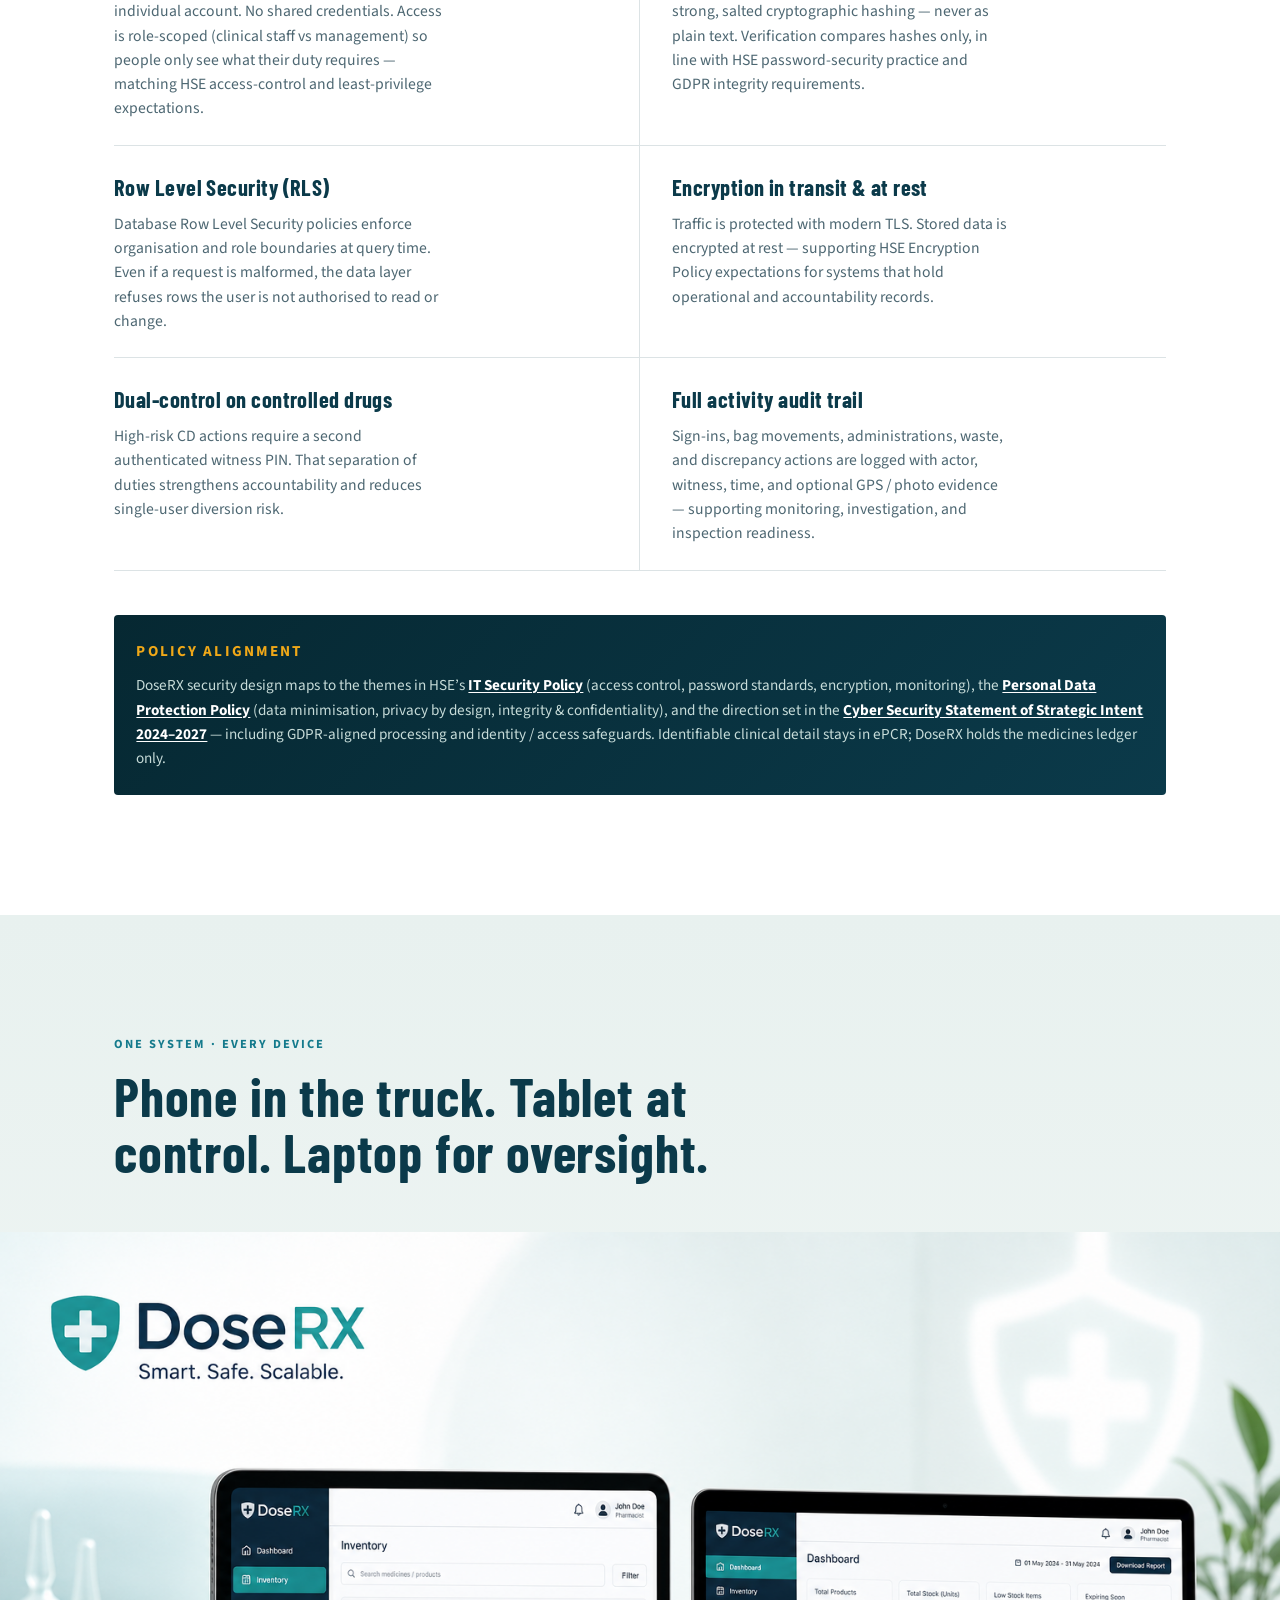
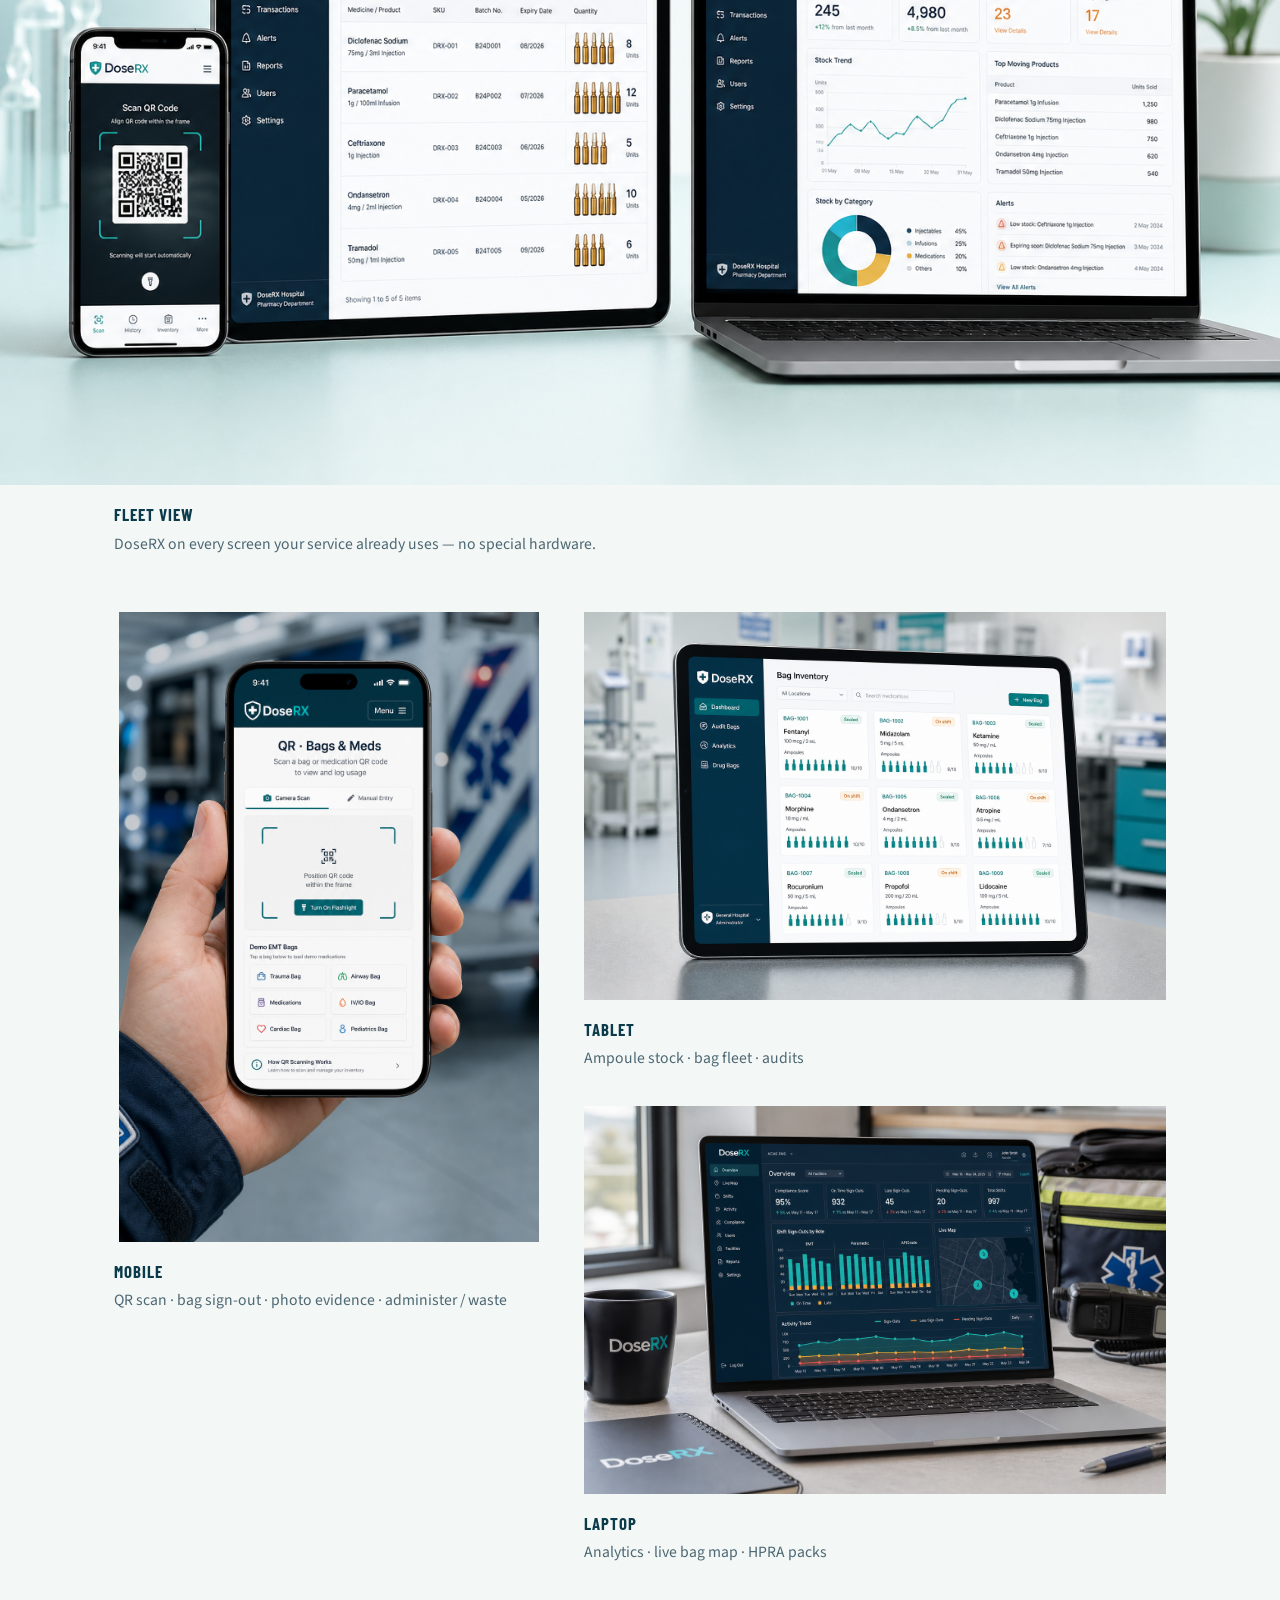
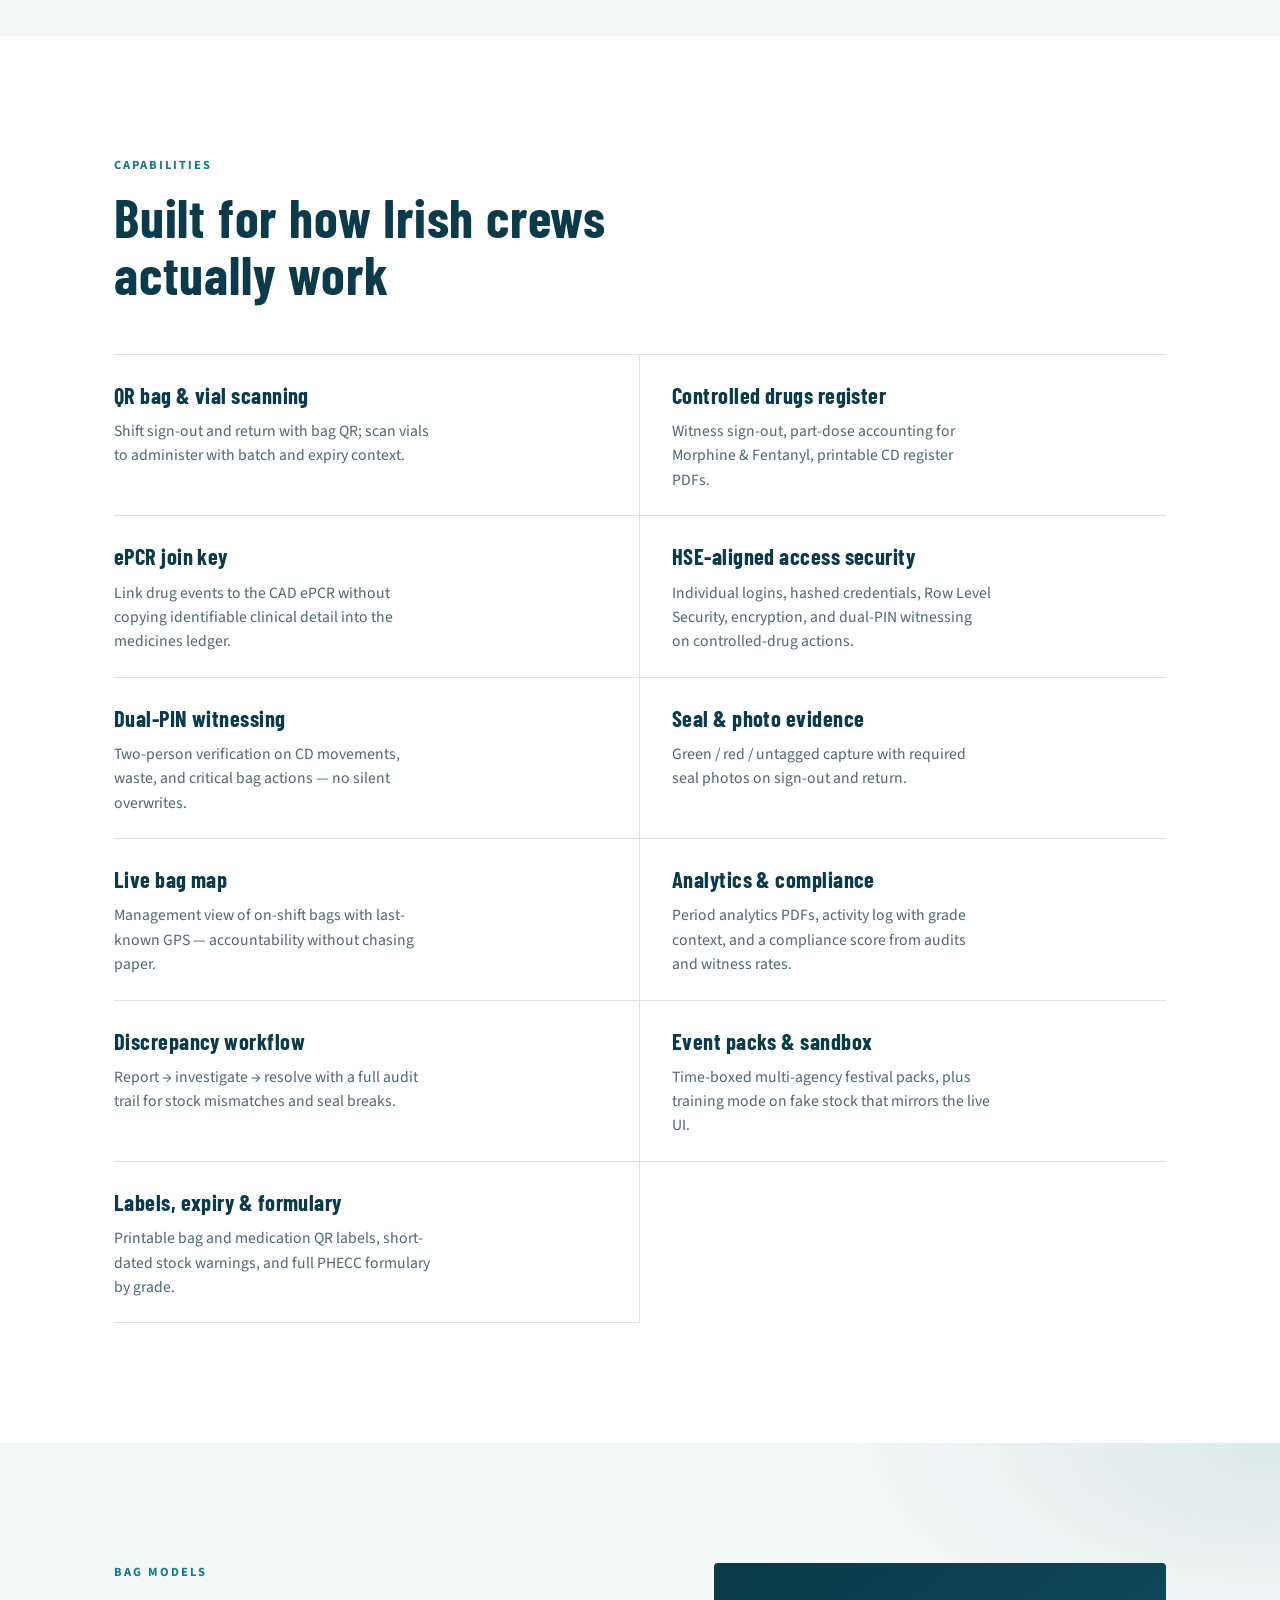
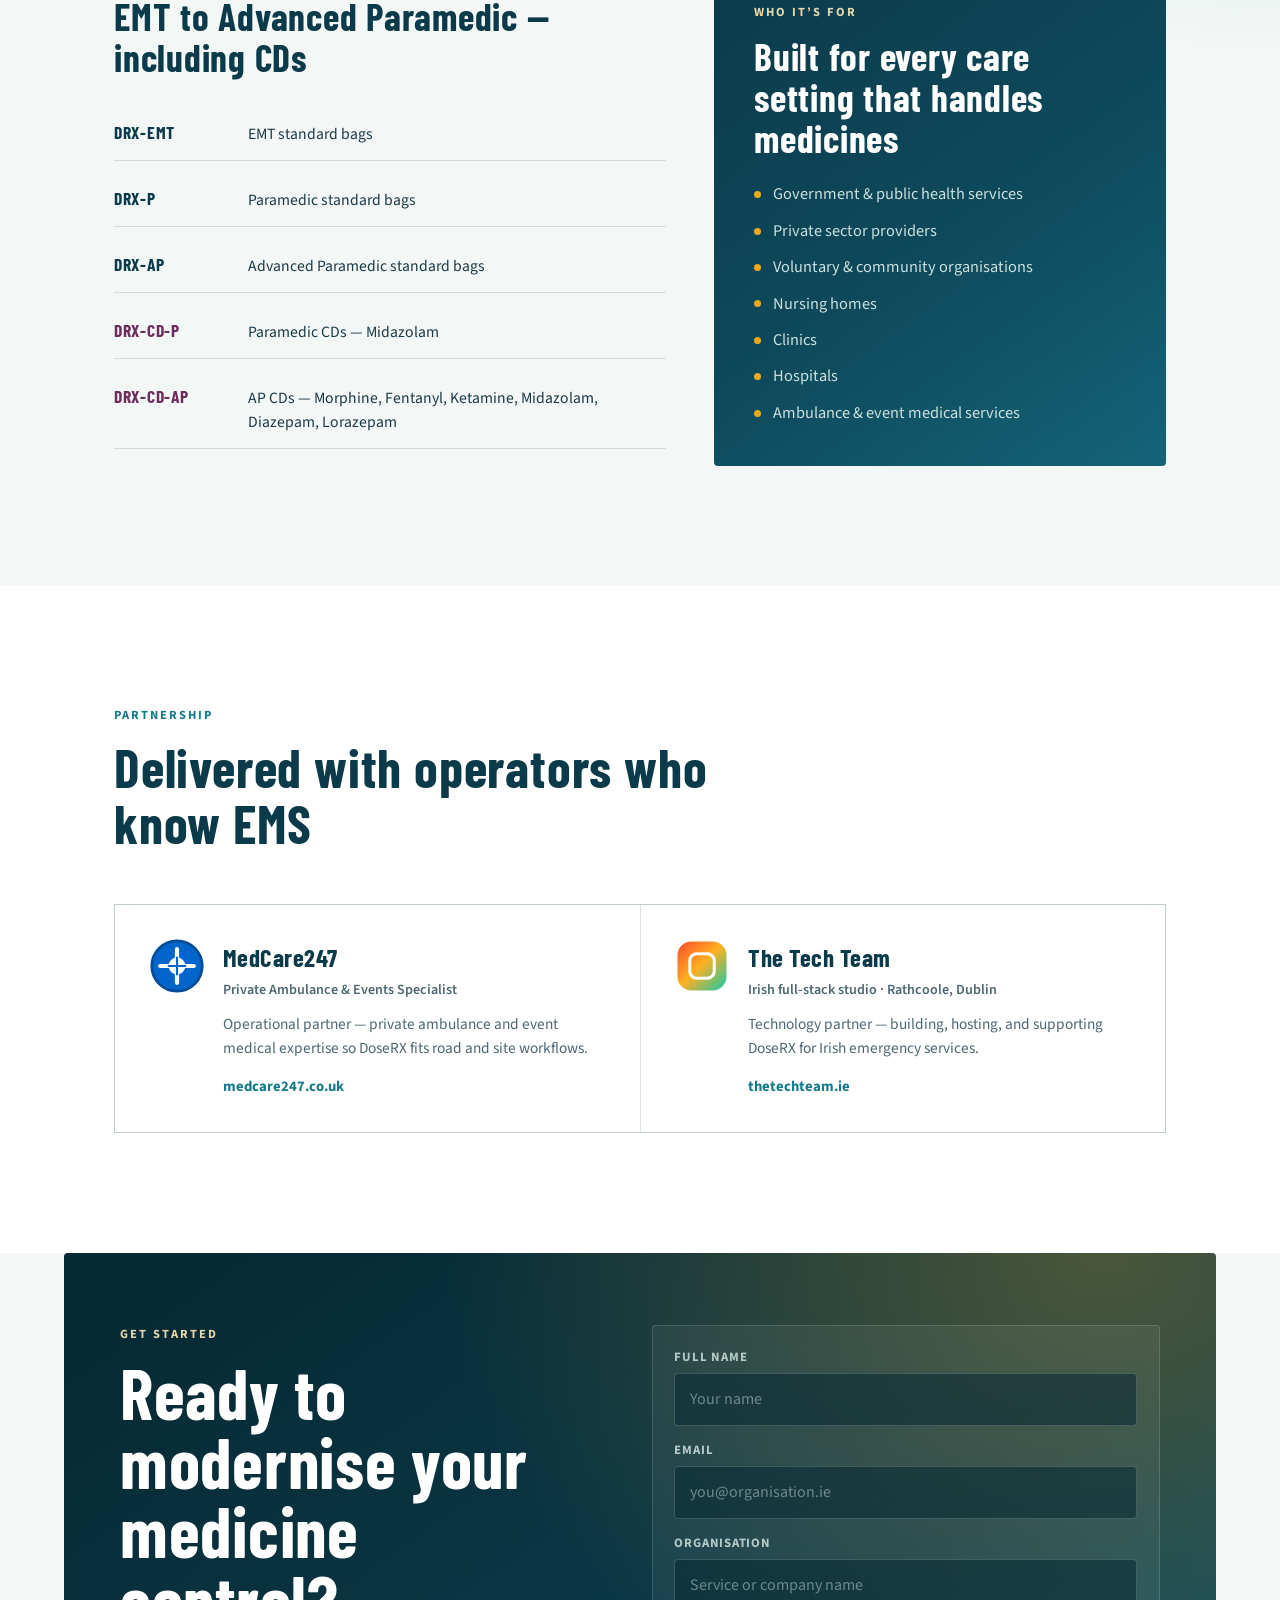
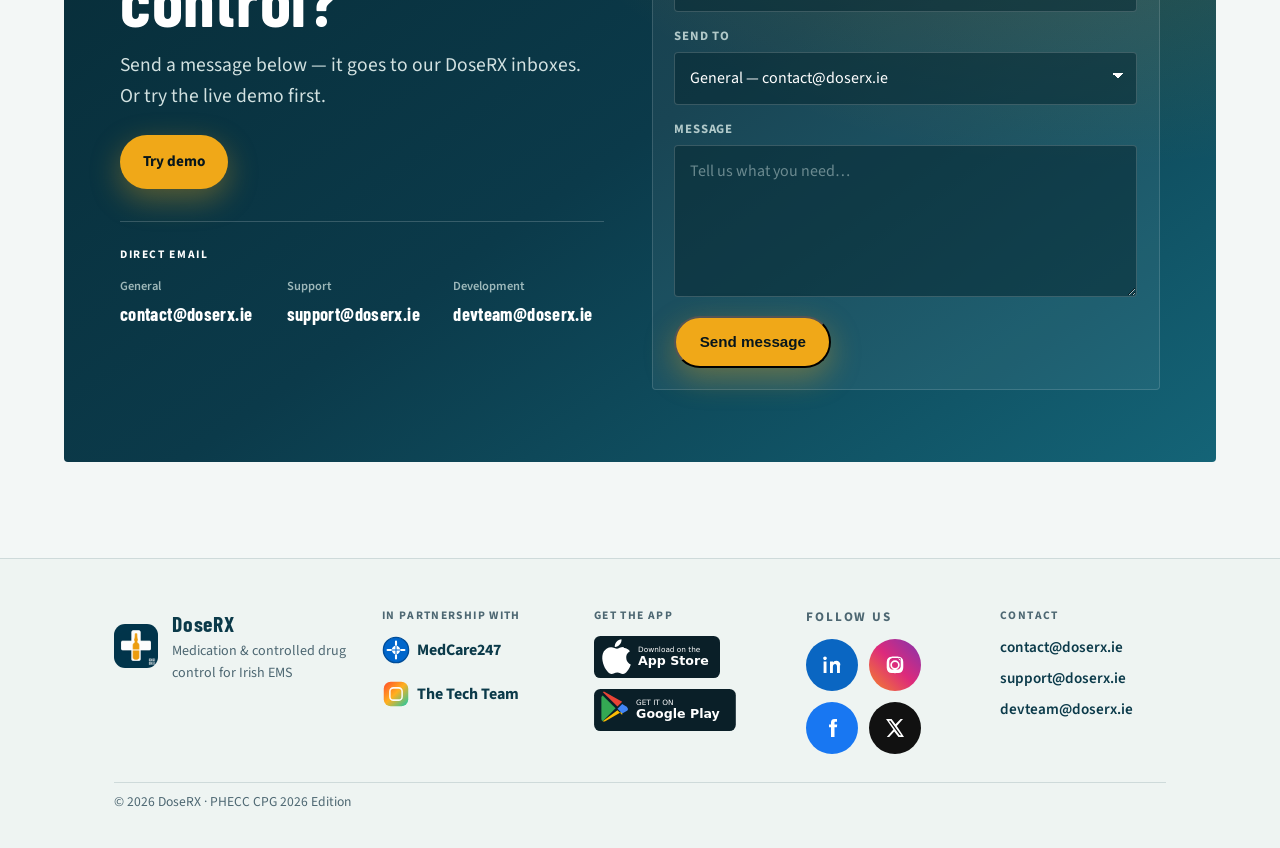
==== commit 642a4be4: "Add contact form that routes enquiries to DoseRX inboxes. Co-authored-by: Cursor <cursoragent@cursor" ====
--- a/index.html
+++ b/index.html
@@ -403,30 +403,71 @@
     <!-- CONTACT -->
     <section class="section contact" id="contact">
       <div class="contact-stage reveal">
-        <p class="eyebrow light">Get started</p>
-        <h2 class="display-lg light">Ready to modernise your medicine control?</h2>
-        <p class="lead light">
-          Tell us about your service — we’ll arrange a demo covering bag setup, CD workflows, and reporting.
-        </p>
-        <div class="hero-actions">
-          <a class="btn btn-primary" href="https://dose-rx-one.vercel.app" target="_blank" rel="noopener noreferrer">Try demo</a>
-        </div>
-        <div class="contact-emails">
-          <p class="contact-emails-label">Email us</p>
-          <ul class="contact-email-list">
-            <li>
-              <span>General</span>
-              <a href="mailto:contact@doserx.ie">contact@doserx.ie</a>
-            </li>
-            <li>
-              <span>Support</span>
-              <a href="mailto:support@doserx.ie">support@doserx.ie</a>
-            </li>
-            <li>
-              <span>Development</span>
-              <a href="mailto:devteam@doserx.ie">devteam@doserx.ie</a>
-            </li>
-          </ul>
+        <div class="contact-layout">
+          <div class="contact-intro">
+            <p class="eyebrow light">Get started</p>
+            <h2 class="display-lg light">Ready to modernise your medicine control?</h2>
+            <p class="lead light">
+              Send a message below — it goes to our DoseRX inboxes. Or try the live demo first.
+            </p>
+            <div class="hero-actions">
+              <a class="btn btn-primary" href="https://dose-rx-one.vercel.app" target="_blank" rel="noopener noreferrer">Try demo</a>
+            </div>
+            <div class="contact-emails">
+              <p class="contact-emails-label">Direct email</p>
+              <ul class="contact-email-list">
+                <li>
+                  <span>General</span>
+                  <a href="mailto:contact@doserx.ie">contact@doserx.ie</a>
+                </li>
+                <li>
+                  <span>Support</span>
+                  <a href="mailto:support@doserx.ie">support@doserx.ie</a>
+                </li>
+                <li>
+                  <span>Development</span>
+                  <a href="mailto:devteam@doserx.ie">devteam@doserx.ie</a>
+                </li>
+              </ul>
+            </div>
+          </div>
+
+          <form class="contact-form" id="contact-form" novalidate>
+            <input type="hidden" name="_subject" id="form-subject" value="DoseRX website enquiry" />
+            <input type="text" name="_honey" class="hp-field" tabindex="-1" autocomplete="off" aria-hidden="true" />
+
+            <div class="form-row">
+              <label for="contact-name">Full name</label>
+              <input id="contact-name" name="name" type="text" required autocomplete="name" placeholder="Your name" />
+            </div>
+
+            <div class="form-row">
+              <label for="contact-email">Email</label>
+              <input id="contact-email" name="email" type="email" required autocomplete="email" placeholder="you@organisation.ie" />
+            </div>
+
+            <div class="form-row">
+              <label for="contact-org">Organisation</label>
+              <input id="contact-org" name="organisation" type="text" autocomplete="organization" placeholder="Service or company name" />
+            </div>
+
+            <div class="form-row">
+              <label for="contact-topic">Send to</label>
+              <select id="contact-topic" name="topic" required>
+                <option value="general">General — contact@doserx.ie</option>
+                <option value="support">Support — support@doserx.ie</option>
+                <option value="development">Development — devteam@doserx.ie</option>
+              </select>
+            </div>
+
+            <div class="form-row">
+              <label for="contact-message">Message</label>
+              <textarea id="contact-message" name="message" rows="5" required placeholder="Tell us what you need…"></textarea>
+            </div>
+
+            <button class="btn btn-primary" type="submit" id="contact-submit">Send message</button>
+            <p class="form-status" id="form-status" role="status" aria-live="polite" hidden></p>
+          </form>
         </div>
       </div>
     </section>
--- a/styles.css
+++ b/styles.css
@@ -1108,13 +1108,129 @@
 }
 
 .contact-stage .lead {
-  margin-bottom: 1.75rem;
+  margin-bottom: 1.5rem;
+}
+
+.contact-layout {
+  display: grid;
+  gap: clamp(2rem, 5vw, 3rem);
+}
+
+@media (min-width: 900px) {
+  .contact-layout {
+    grid-template-columns: 1fr 1.05fr;
+    align-items: start;
+    gap: 3rem;
+  }
+}
+
+.contact-form {
+  display: grid;
+  gap: 0.95rem;
+  padding: 1.35rem;
+  background: rgba(255, 255, 255, 0.06);
+  border: 1px solid rgba(255, 255, 255, 0.14);
+  border-radius: 4px;
+}
+
+.form-row {
+  display: grid;
+  gap: 0.35rem;
+}
+
+.form-row label {
+  font-size: 0.8rem;
+  font-weight: 700;
+  letter-spacing: 0.06em;
+  text-transform: uppercase;
+  color: rgba(220, 238, 234, 0.78);
+}
+
+.form-row input,
+.form-row select,
+.form-row textarea {
+  width: 100%;
+  border: 1px solid rgba(255, 255, 255, 0.18);
+  background: rgba(6, 40, 50, 0.55);
+  color: #fff;
+  border-radius: 4px;
+  padding: 0.8rem 0.9rem;
+  font: inherit;
+  font-size: 1rem;
+  outline: none;
+  transition: border-color 0.2s, box-shadow 0.2s;
+}
+
+.form-row input::placeholder,
+.form-row textarea::placeholder {
+  color: rgba(220, 238, 234, 0.45);
+}
+
+.form-row input:focus,
+.form-row select:focus,
+.form-row textarea:focus {
+  border-color: var(--amber);
+  box-shadow: 0 0 0 3px rgba(240, 168, 24, 0.2);
+}
+
+.form-row select {
+  appearance: none;
+  background-image: linear-gradient(45deg, transparent 50%, #fff 50%),
+    linear-gradient(135deg, #fff 50%, transparent 50%);
+  background-position: calc(100% - 18px) calc(50% - 3px), calc(100% - 12px) calc(50% - 3px);
+  background-size: 6px 6px, 6px 6px;
+  background-repeat: no-repeat;
+}
+
+.form-row textarea {
+  resize: vertical;
+  min-height: 120px;
+}
+
+.contact-form .btn {
+  justify-self: start;
+  margin-top: 0.25rem;
+}
+
+.contact-form .btn:disabled {
+  opacity: 0.65;
+  cursor: wait;
+  transform: none;
+}
+
+.hp-field {
+  position: absolute;
+  left: -9999px;
+  opacity: 0;
+  height: 0;
+  width: 0;
+  pointer-events: none;
+}
+
+.form-status {
+  font-size: 0.95rem;
+  line-height: 1.45;
+  margin: 0;
+}
+
+.form-status.is-ok {
+  color: #b8f0d4;
+}
+
+.form-status.is-err {
+  color: #ffc9c0;
 }
 
 .contact-emails {
   margin-top: 2rem;
   padding-top: 1.5rem;
   border-top: 1px solid rgba(255, 255, 255, 0.18);
+}
+
+@media (min-width: 900px) {
+  .contact-email-list {
+    grid-template-columns: 1fr;
+  }
 }
 
 .contact-emails-label {
@@ -1303,6 +1419,23 @@
   letter-spacing: 0.14em;
 }
 
+.footer-email-row {
+  display: flex;
+  flex-direction: column;
+  gap: 0.45rem;
+}
+
+.footer-email-row a {
+  font-weight: 600;
+  color: var(--sea);
+  font-size: 0.95rem;
+  transition: color 0.2s;
+}
+
+.footer-email-row a:hover {
+  color: var(--sea-mid);
+}
+
 .footer-copy {
   font-size: 0.85rem;
   color: var(--muted);
@@ -1322,7 +1455,7 @@
 
 @media (min-width: 980px) {
   .footer-grid {
-    grid-template-columns: 1.4fr 1fr 1fr 0.8fr;
+    grid-template-columns: 1.3fr 1fr 1fr 0.9fr 0.9fr;
     align-items: start;
   }
 
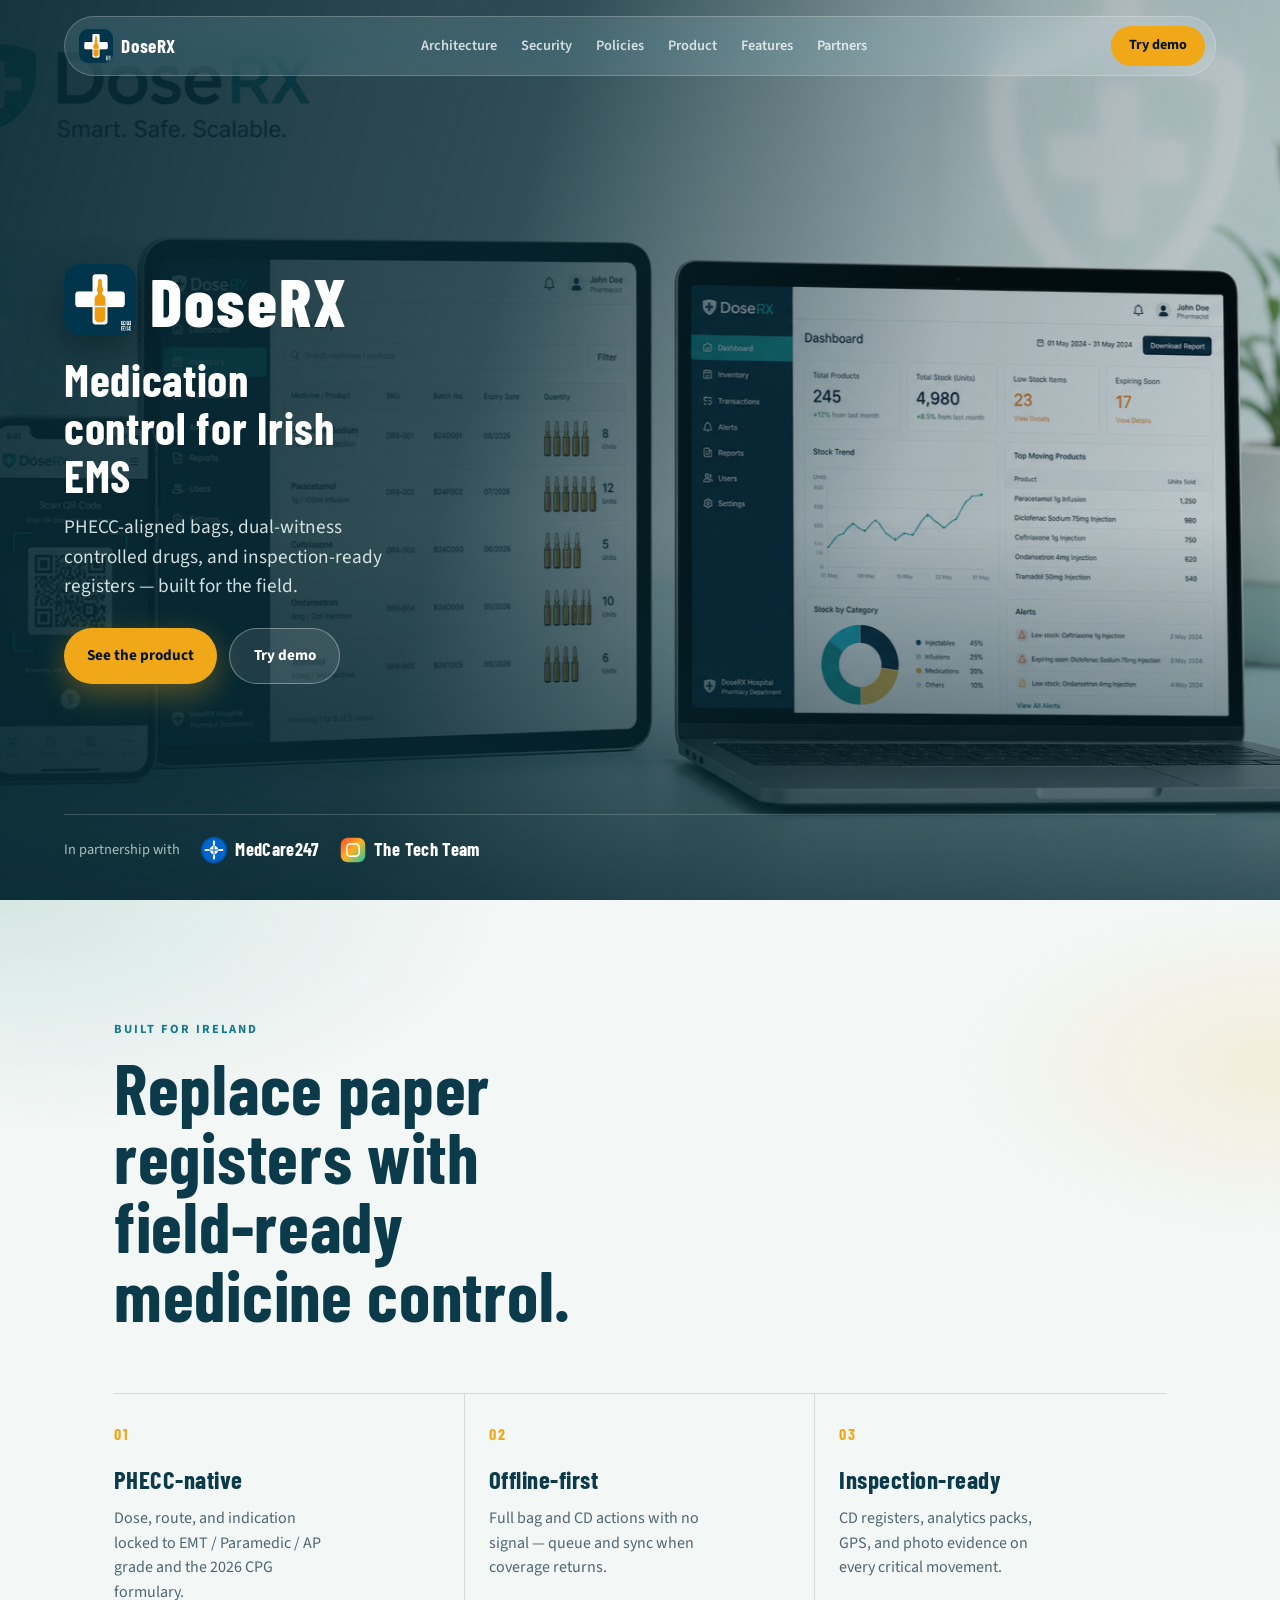
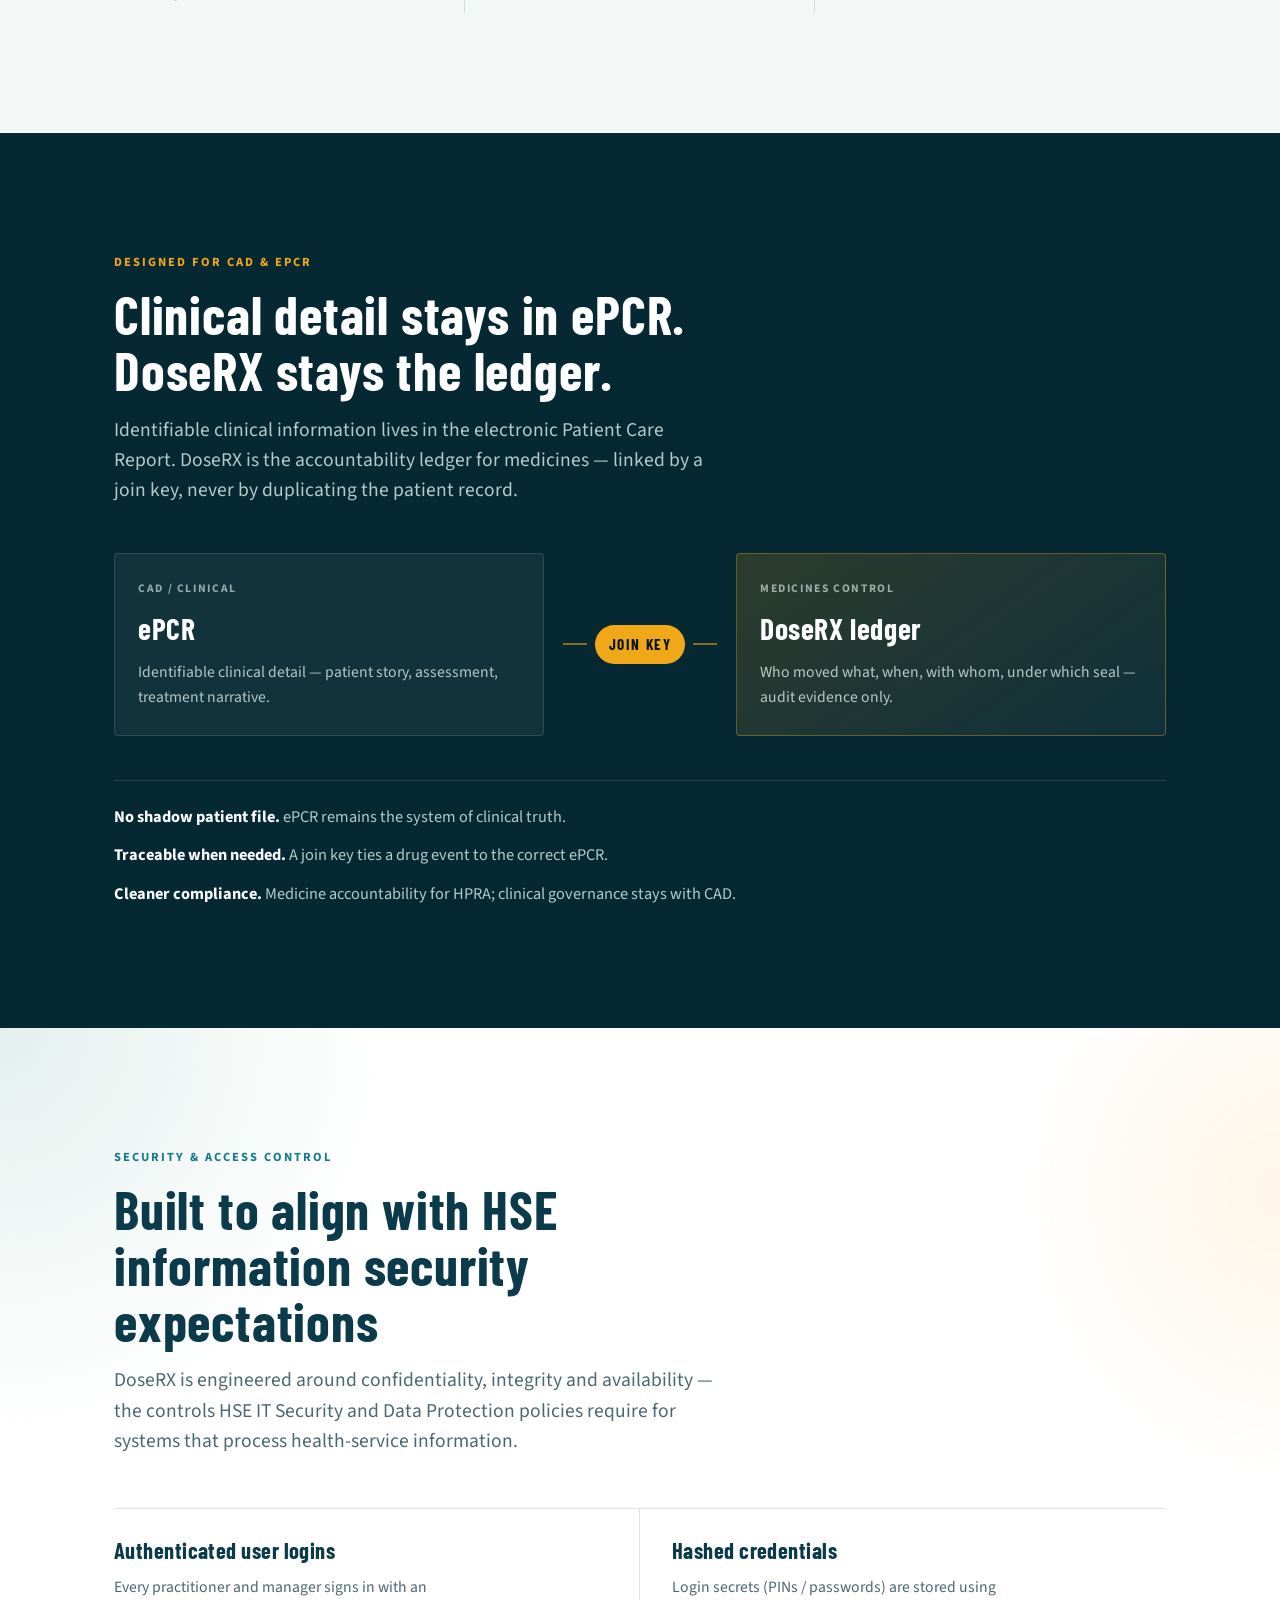
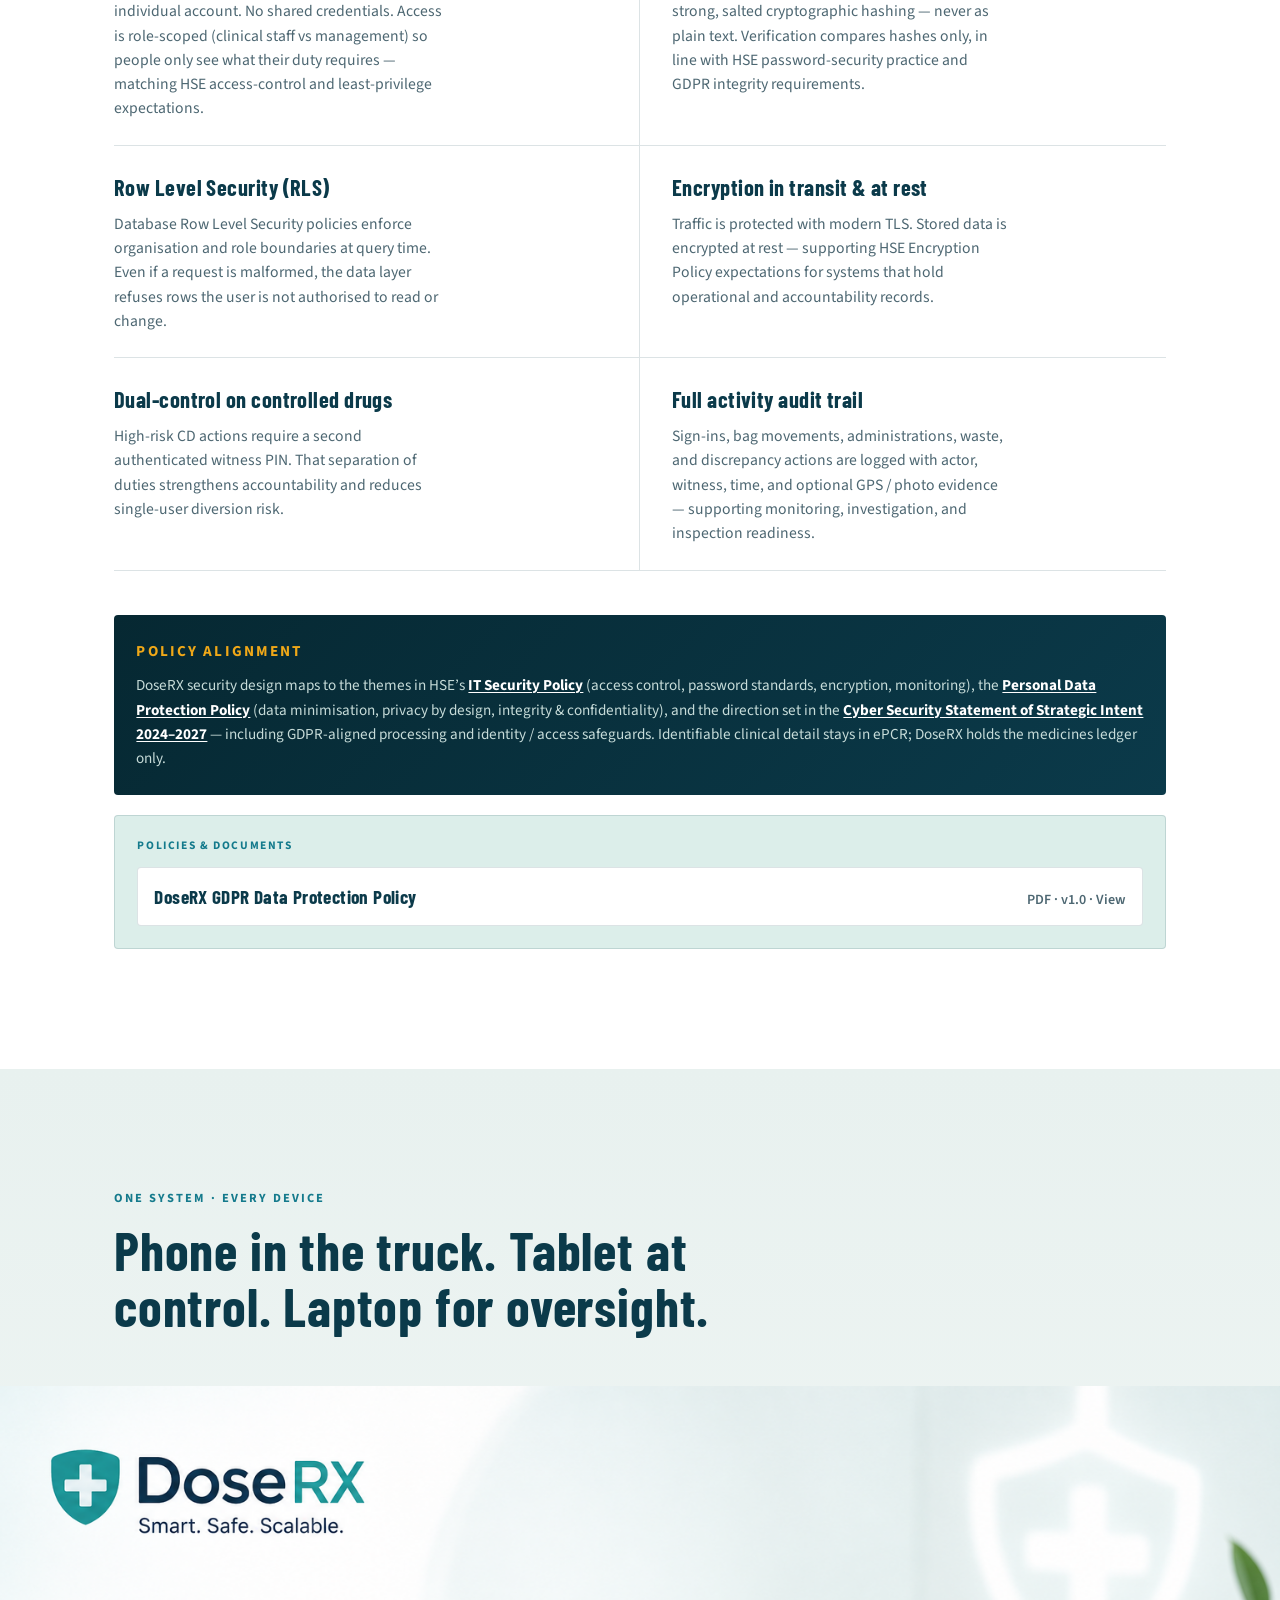
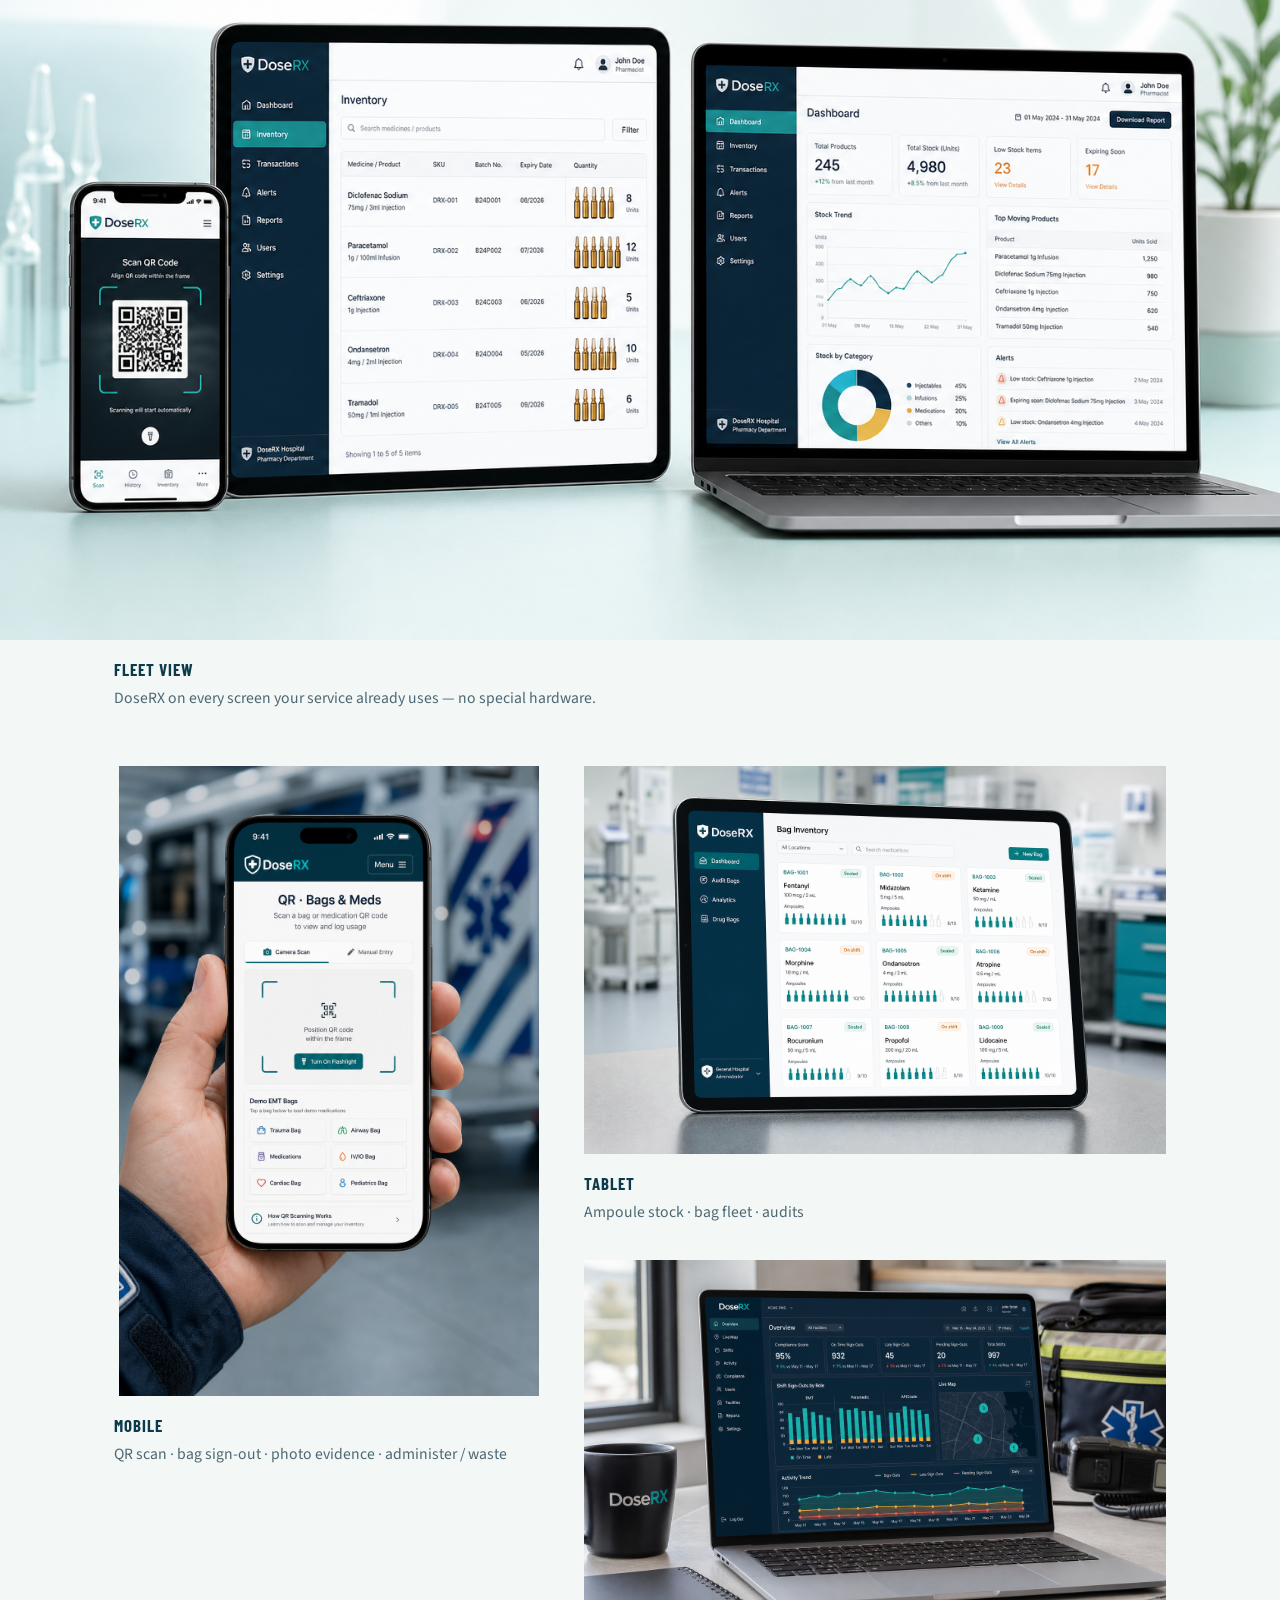
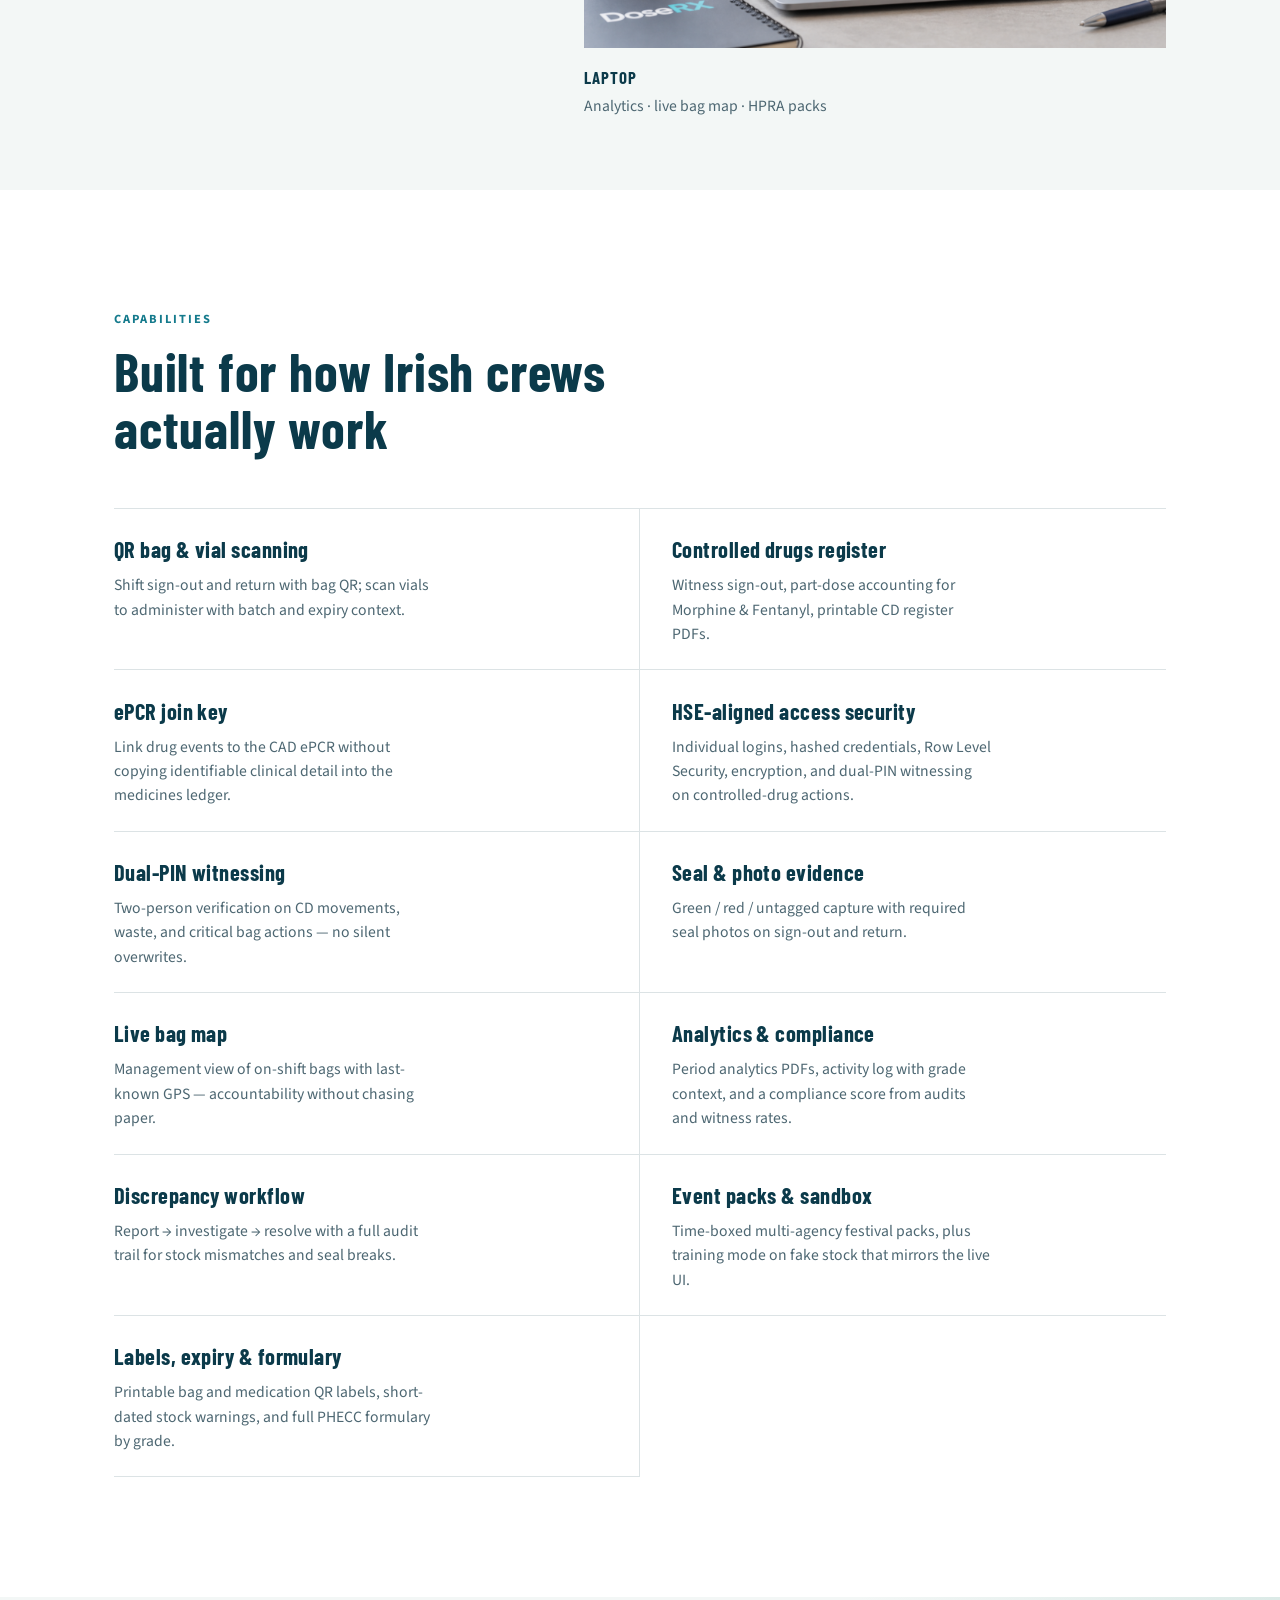
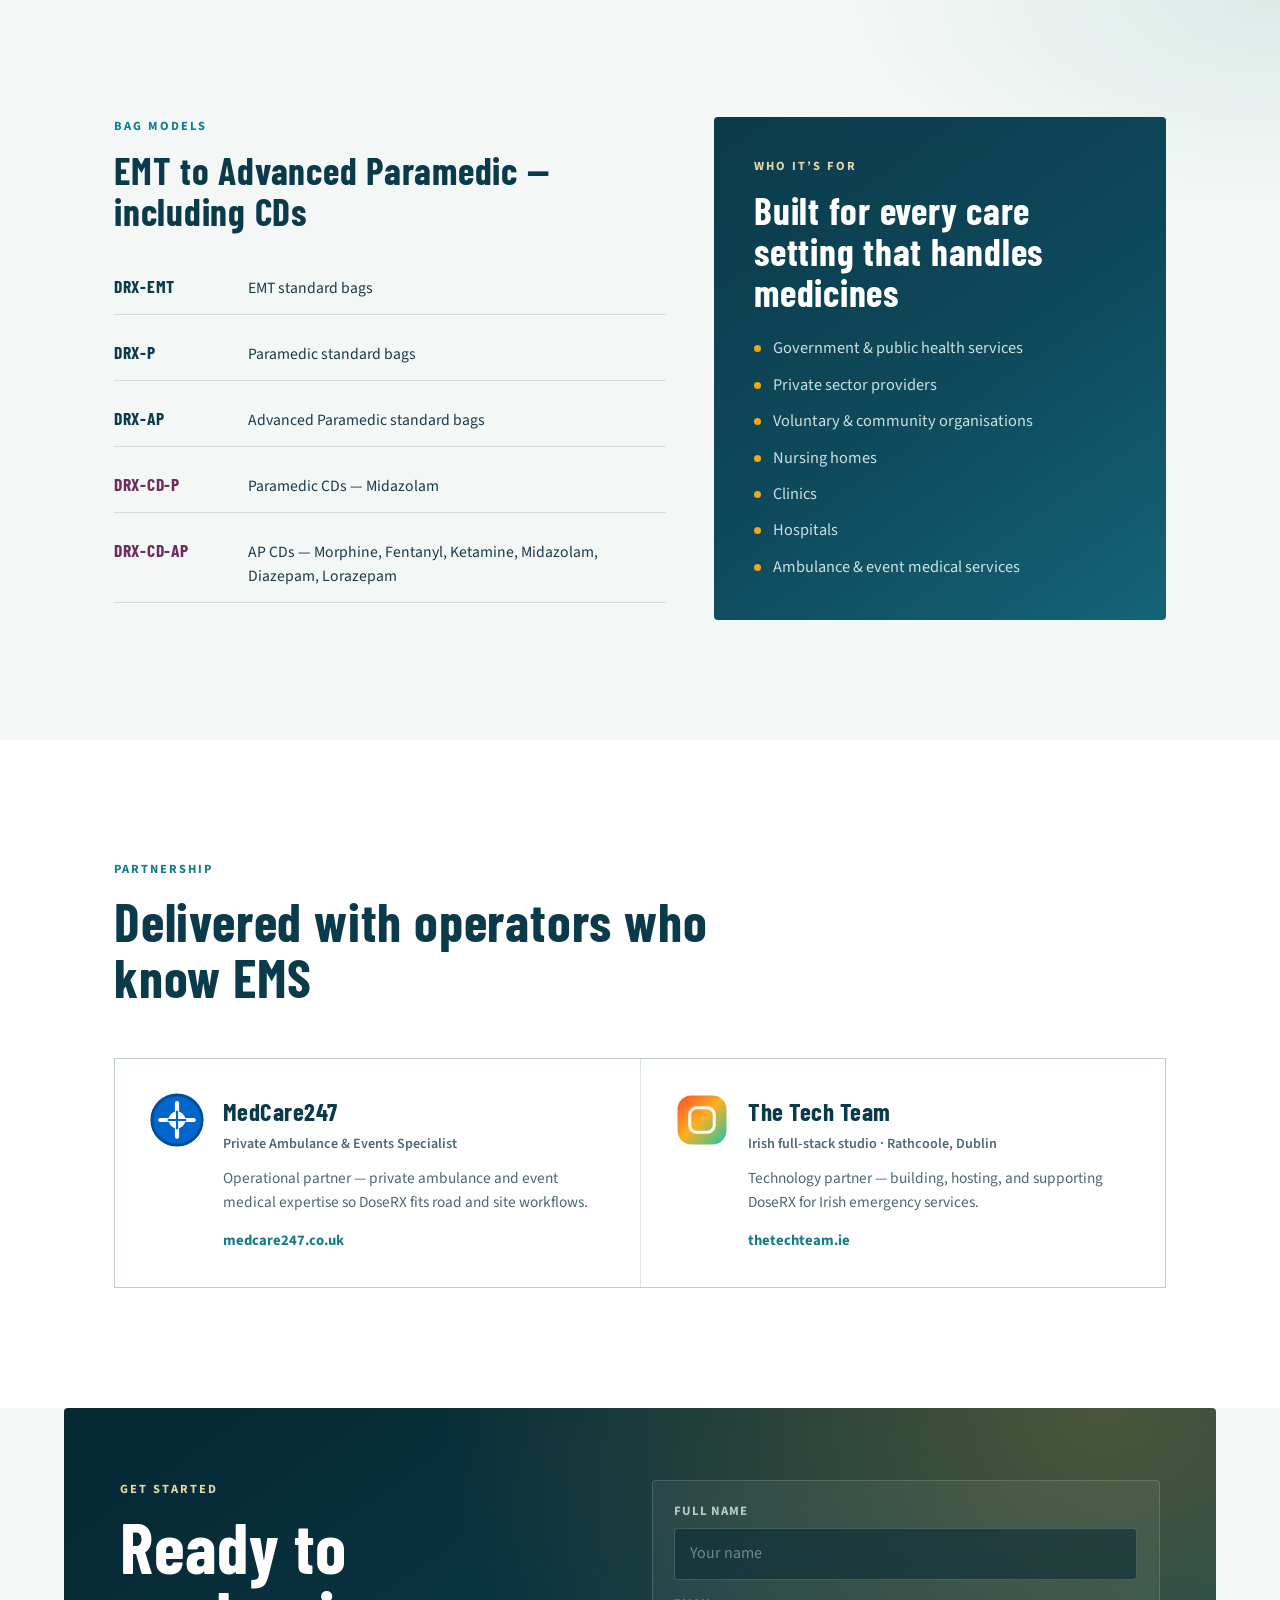
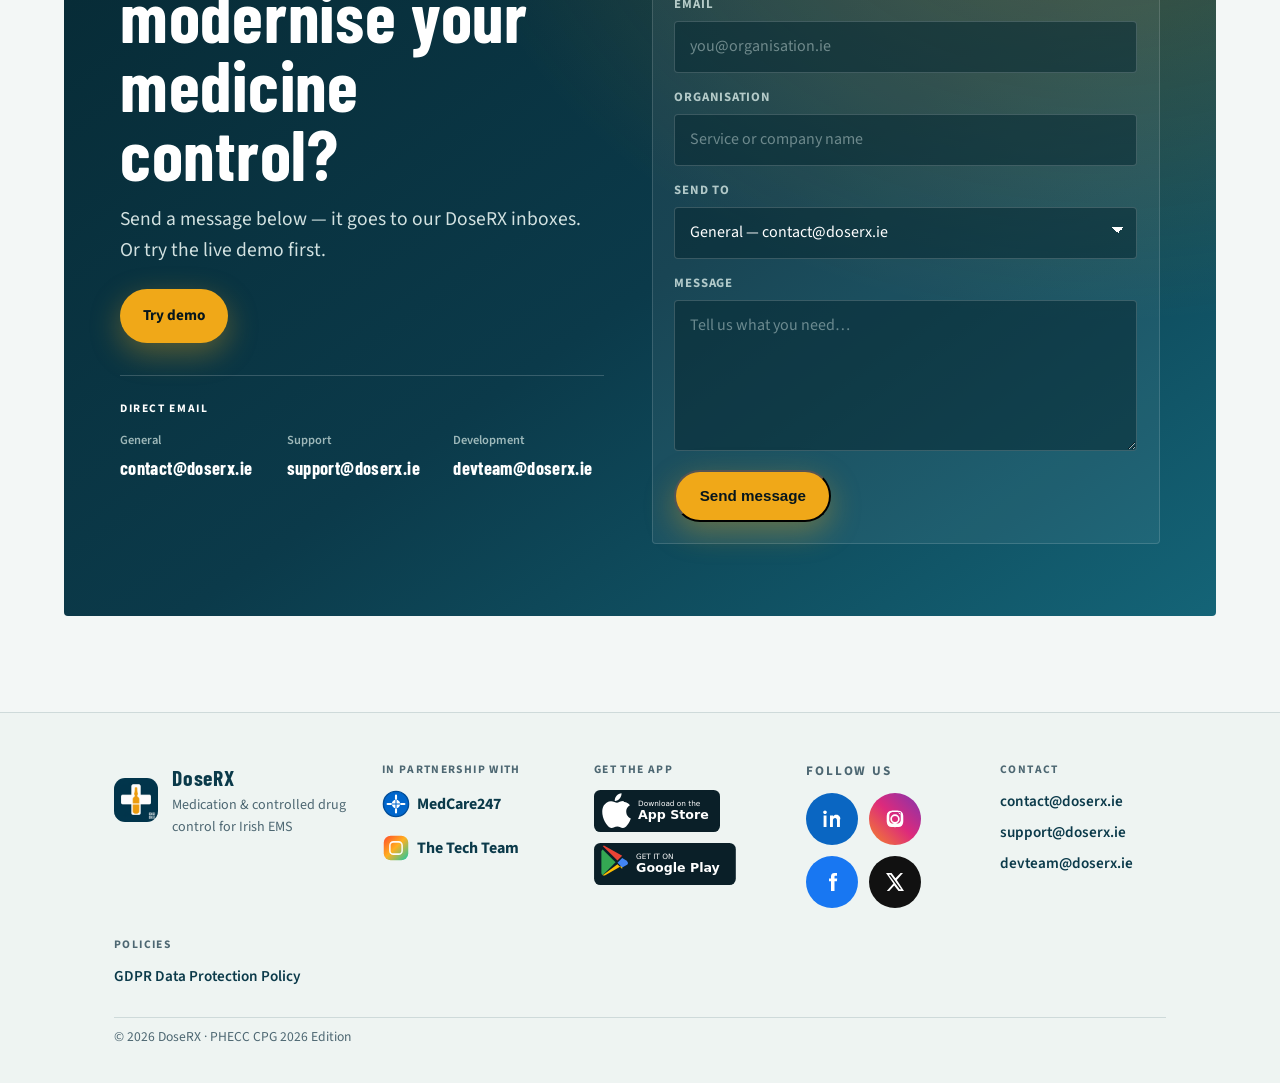
==== commit cbf69e42: "Publish GDPR Data Protection Policy PDF as a viewable source. Co-authored-by: Cursor <cursoragent@cu" ====
--- a/index.html
+++ b/index.html
@@ -22,6 +22,7 @@
     <nav class="nav-links" aria-label="Primary">
       <a href="#architecture">Architecture</a>
       <a href="#security">Security</a>
+      <a href="#policies">Policies</a>
       <a href="#product">Product</a>
       <a href="#features">Features</a>
       <a href="#partners">Partners</a>
@@ -35,6 +36,7 @@
   <div class="mobile-menu" id="mobile-menu" hidden>
     <a href="#architecture">Architecture</a>
     <a href="#security">Security</a>
+    <a href="#policies">Policies</a>
     <a href="#product">Product</a>
     <a href="#features">Features</a>
     <a href="#partners">Partners</a>
@@ -210,6 +212,19 @@
             <a href="https://healthservice.hse.ie/documents/5087/HSE_Cyber_Statement_of_Strategic_Intent_2024-2027.pdf" target="_blank" rel="noopener noreferrer">Cyber Security Statement of Strategic Intent 2024–2027</a>
             — including GDPR-aligned processing and identity / access safeguards. Identifiable clinical detail stays in ePCR; DoseRX holds the medicines ledger only.
           </p>
+        </div>
+
+        <div class="sec-docs reveal" id="policies">
+          <p class="sec-docs-label">Policies &amp; documents</p>
+          <a
+            class="doc-link"
+            href="assets/docs/DoseRX-GDPR-Data-Protection-Policy-v1.0.pdf"
+            target="_blank"
+            rel="noopener noreferrer"
+          >
+            <span class="doc-link-title">DoseRX GDPR Data Protection Policy</span>
+            <span class="doc-link-meta">PDF · v1.0 · View</span>
+          </a>
         </div>
       </div>
     </section>
@@ -549,6 +564,17 @@
         </div>
       </div>
 
+      <div class="footer-docs">
+        <p>Policies</p>
+        <div class="footer-email-row">
+          <a
+            href="assets/docs/DoseRX-GDPR-Data-Protection-Policy-v1.0.pdf"
+            target="_blank"
+            rel="noopener noreferrer"
+          >GDPR Data Protection Policy</a>
+        </div>
+      </div>
+
       <p class="footer-copy">© <span id="year"></span> DoseRX · PHECC CPG 2026 Edition</p>
     </div>
   </footer>
--- a/styles.css
+++ b/styles.css
@@ -802,6 +802,55 @@
   color: var(--amber-hot);
 }
 
+.sec-docs {
+  margin-top: 1.25rem;
+  padding: 1.35rem 1.4rem;
+  background: var(--mint);
+  border: 1px solid var(--line);
+  border-radius: 4px;
+}
+
+.sec-docs-label {
+  font-size: 0.72rem;
+  font-weight: 700;
+  letter-spacing: 0.14em;
+  text-transform: uppercase;
+  color: var(--sea-mid);
+  margin-bottom: 0.75rem;
+}
+
+.doc-link {
+  display: flex;
+  flex-wrap: wrap;
+  align-items: baseline;
+  justify-content: space-between;
+  gap: 0.5rem 1.25rem;
+  padding: 0.85rem 1rem;
+  background: #fff;
+  border: 1px solid var(--line);
+  border-radius: 4px;
+  transition: border-color 0.2s, transform 0.2s var(--ease);
+}
+
+.doc-link:hover {
+  border-color: var(--sea-mid);
+  transform: translateY(-1px);
+}
+
+.doc-link-title {
+  font-family: var(--display);
+  font-size: 1.2rem;
+  font-weight: 700;
+  letter-spacing: 0.02em;
+  color: var(--sea);
+}
+
+.doc-link-meta {
+  font-size: 0.88rem;
+  font-weight: 600;
+  color: var(--muted);
+}
+
 /* ─── PRODUCT SHOTS — never distort ─── */
 .product {
   padding-bottom: clamp(3rem, 6vw, 4.5rem);
@@ -1319,7 +1368,8 @@
 .footer-partners > p,
 .footer-apps > p,
 .footer-social > p,
-.footer-emails > p {
+.footer-emails > p,
+.footer-docs > p {
   font-size: 0.72rem;
   font-weight: 700;
   letter-spacing: 0.12em;
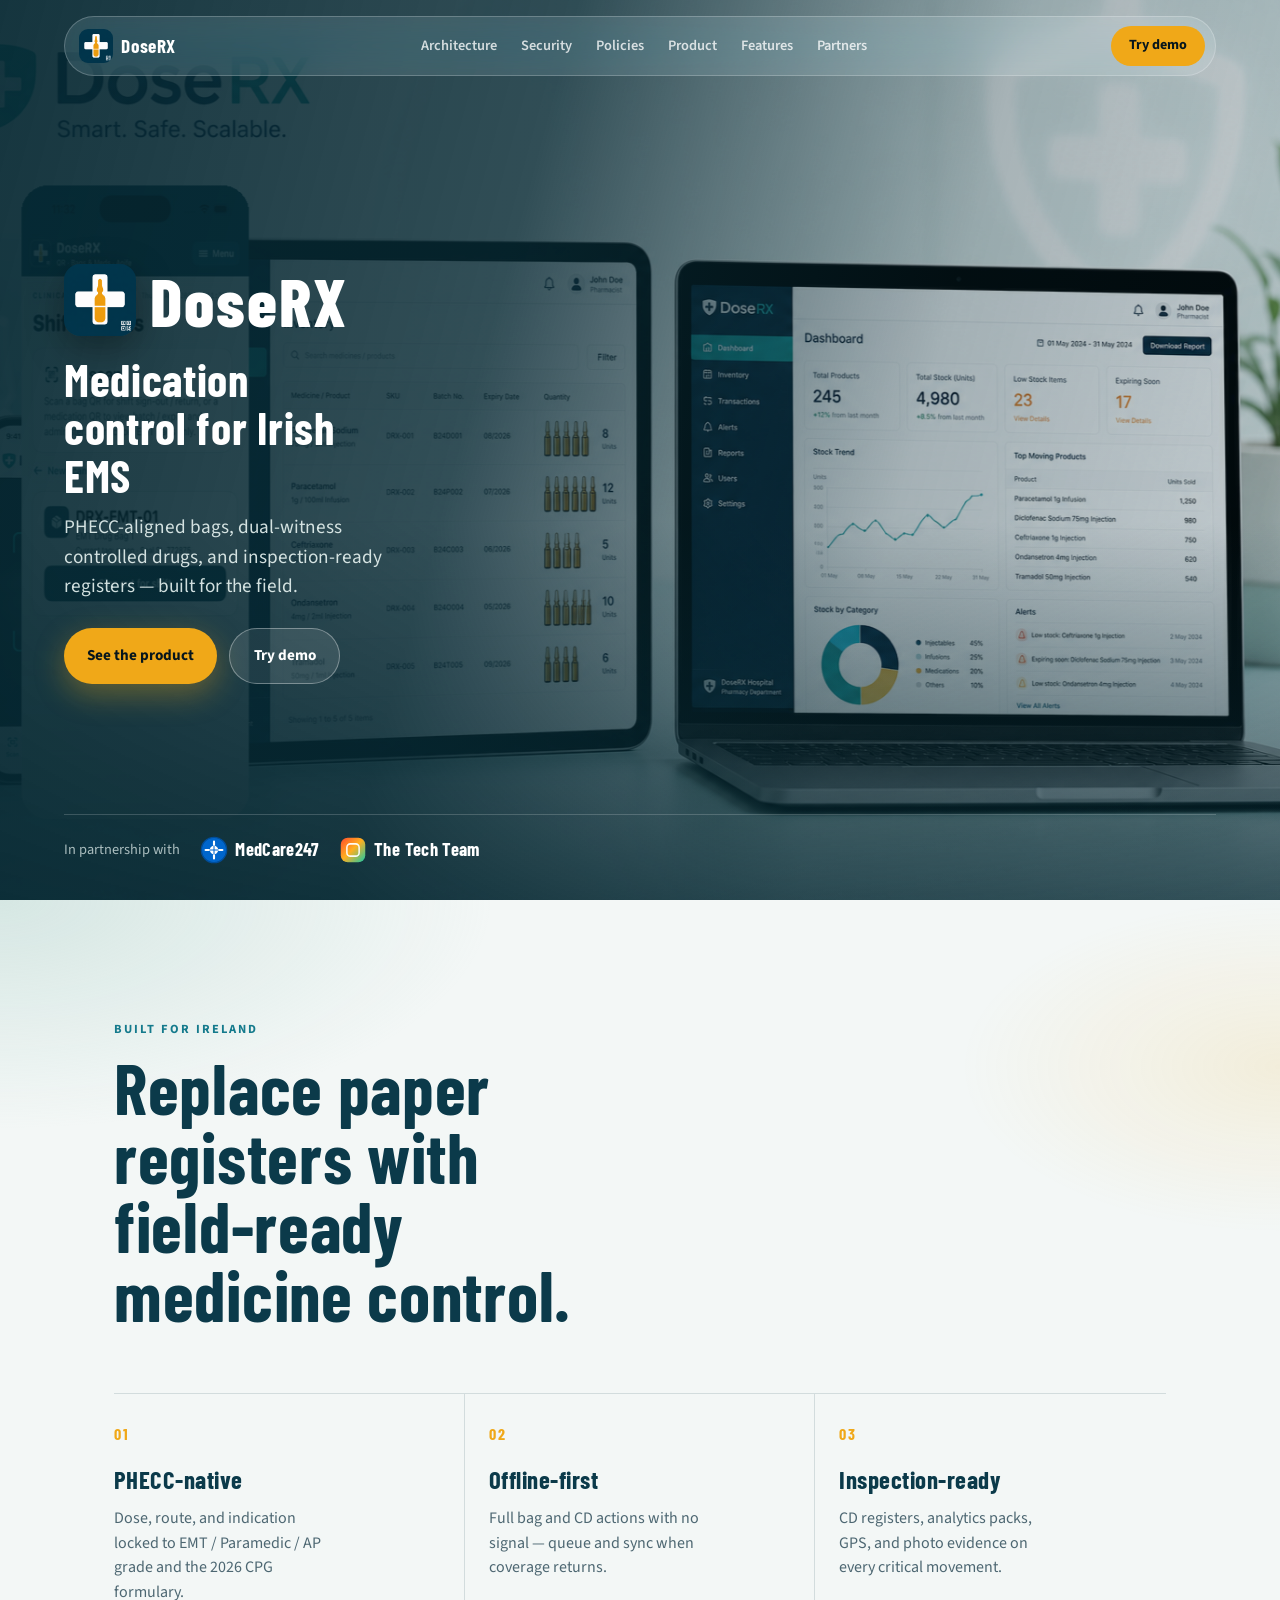
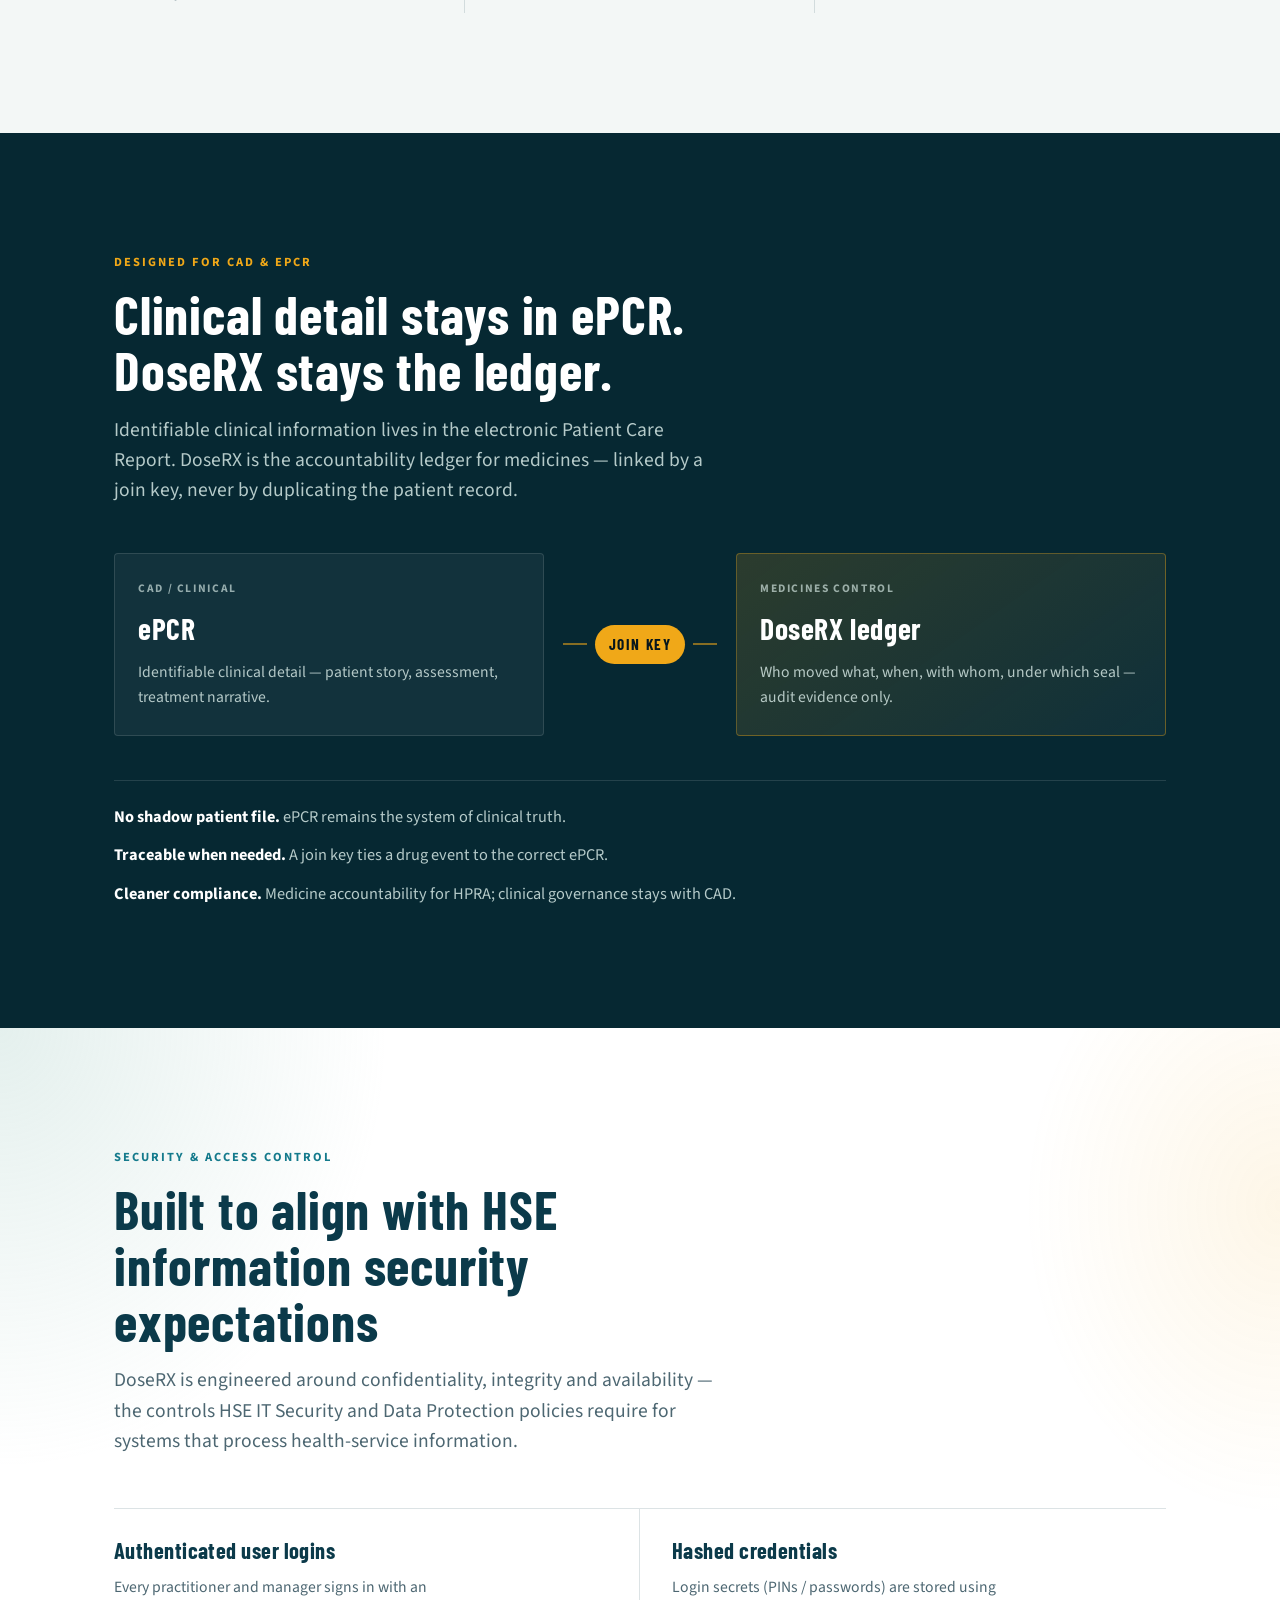
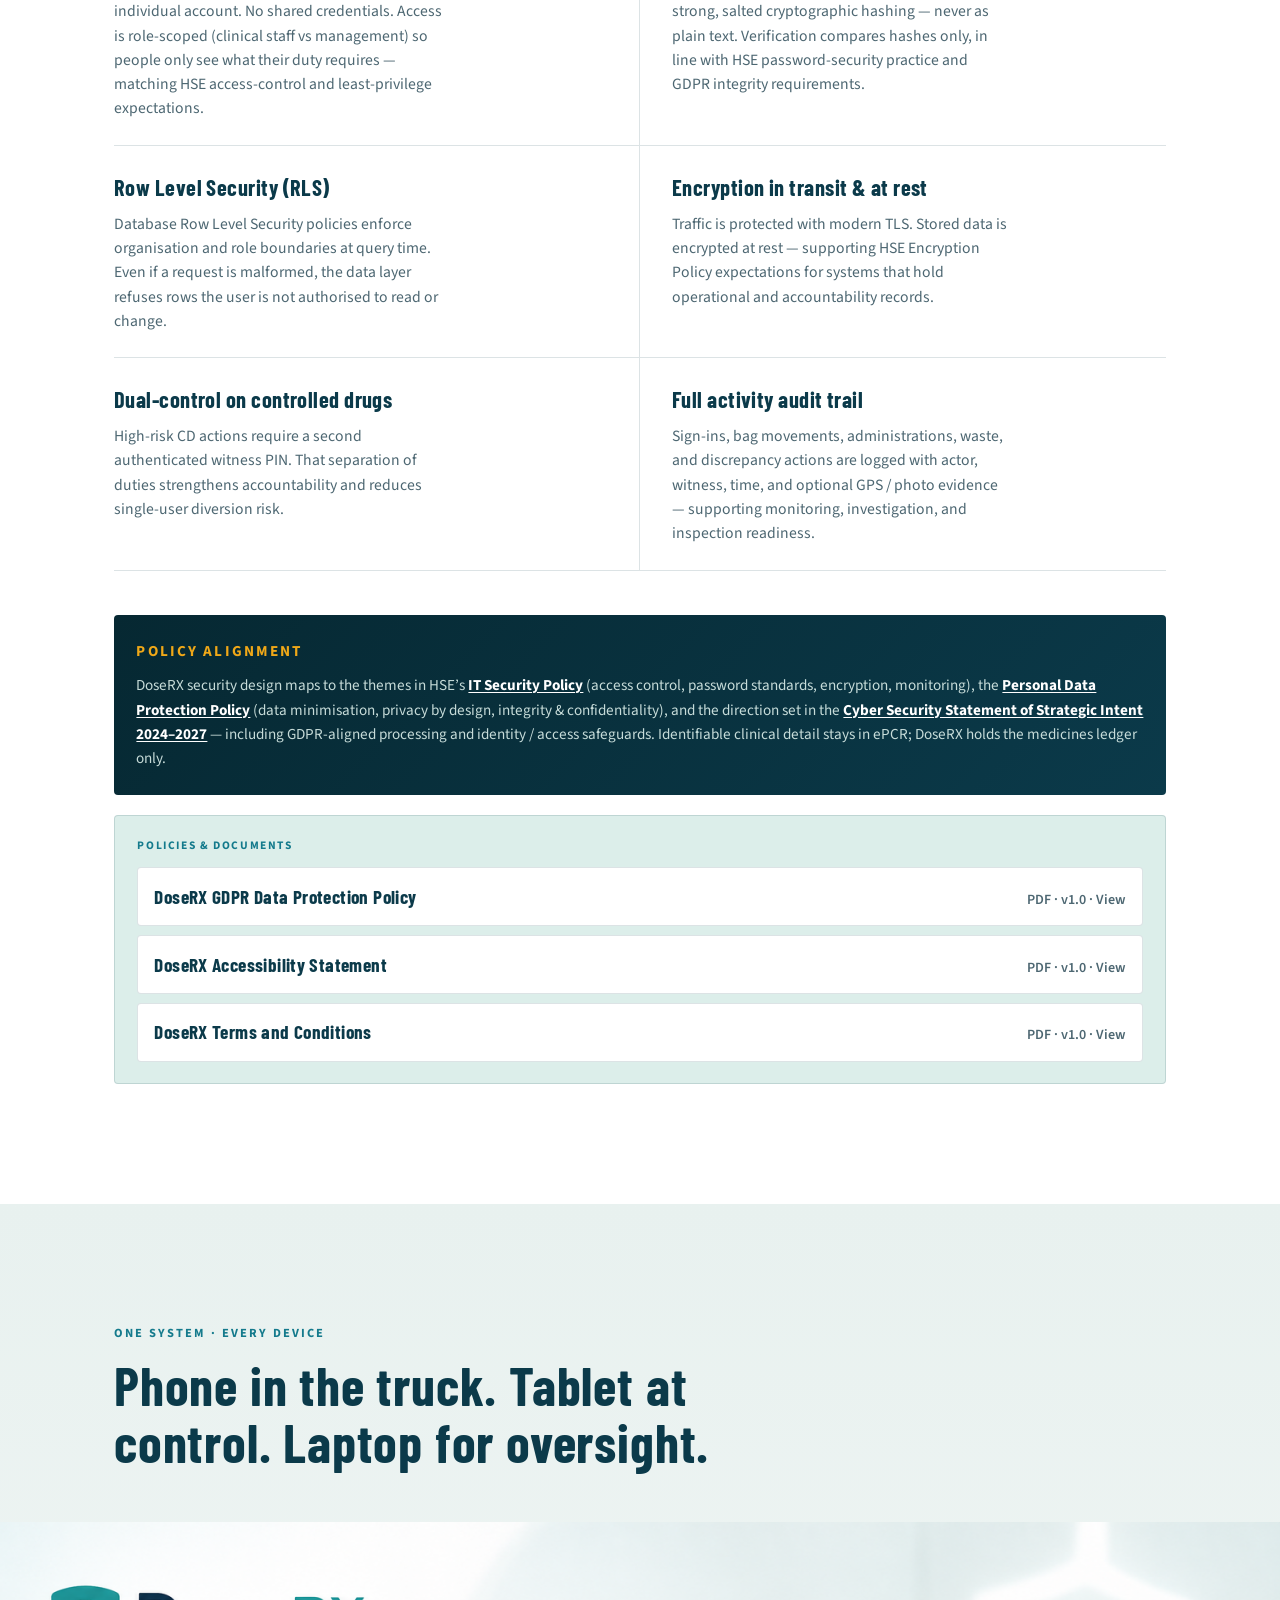
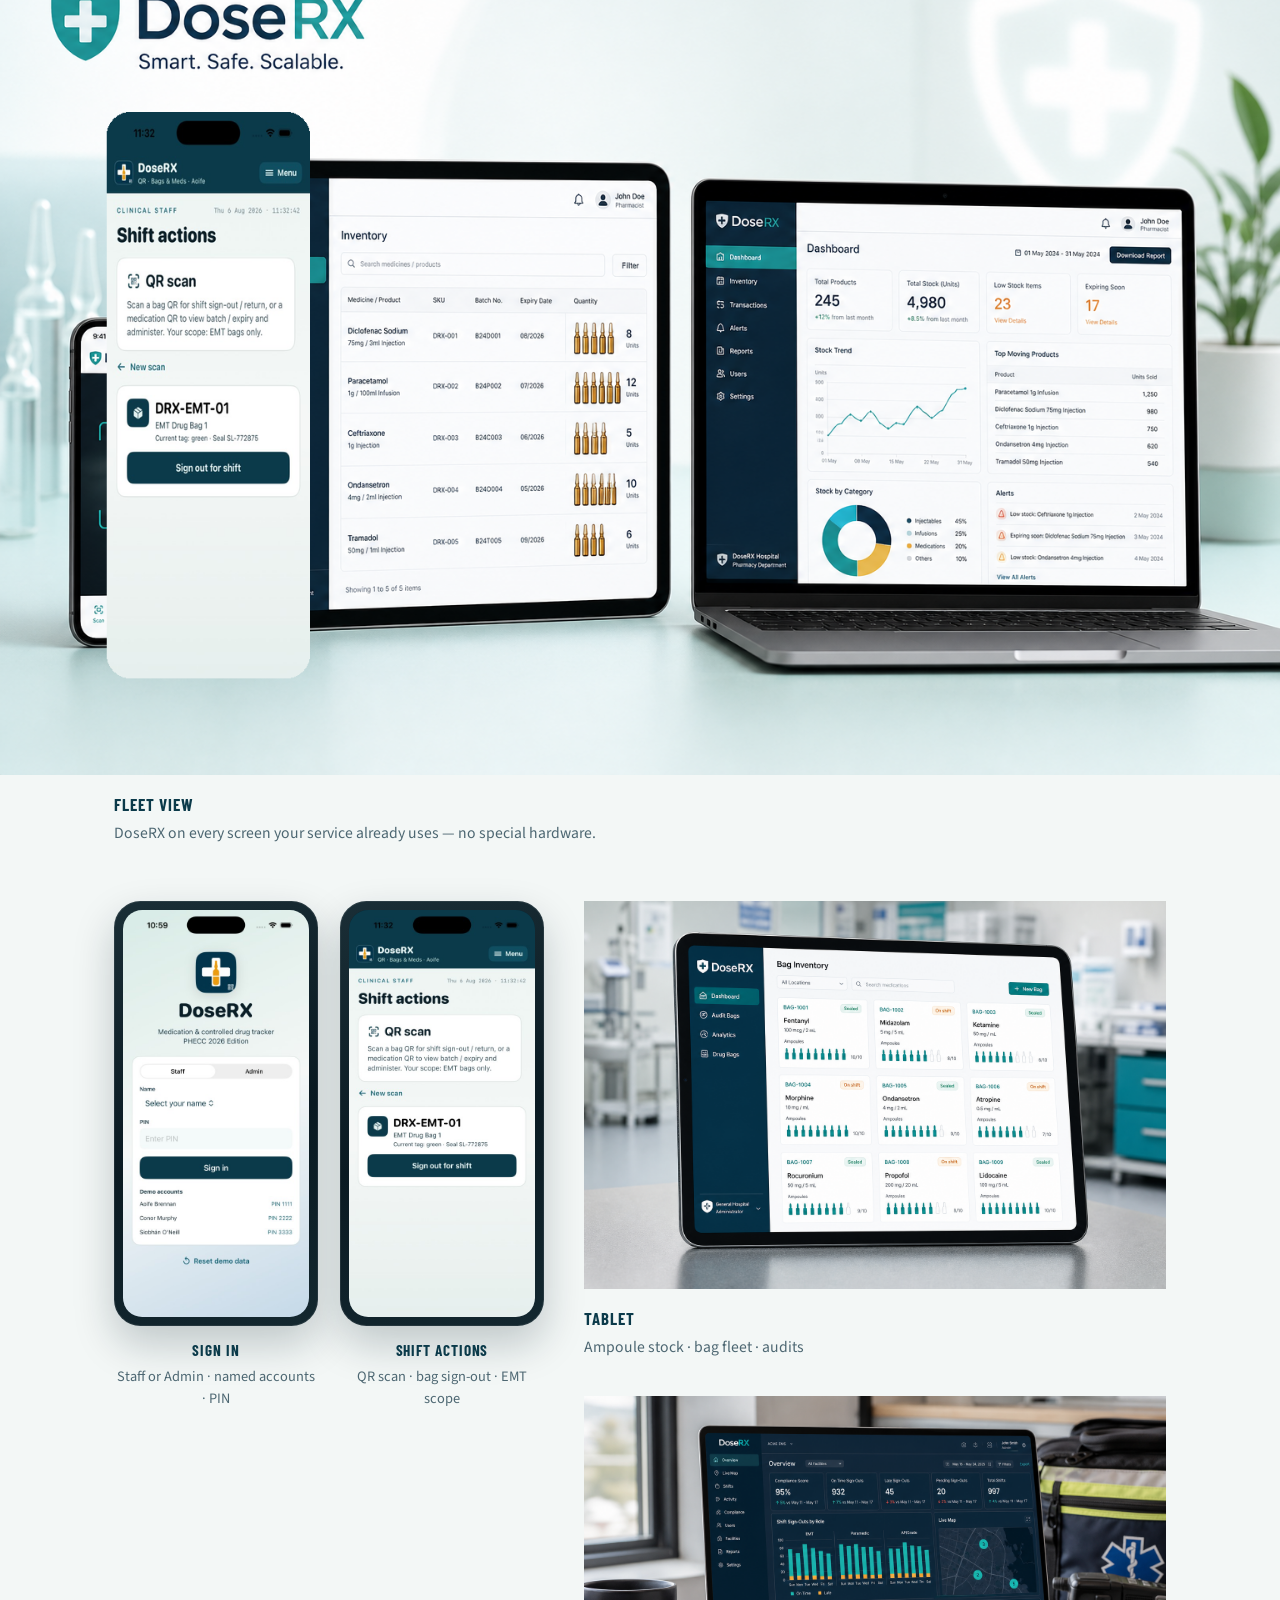
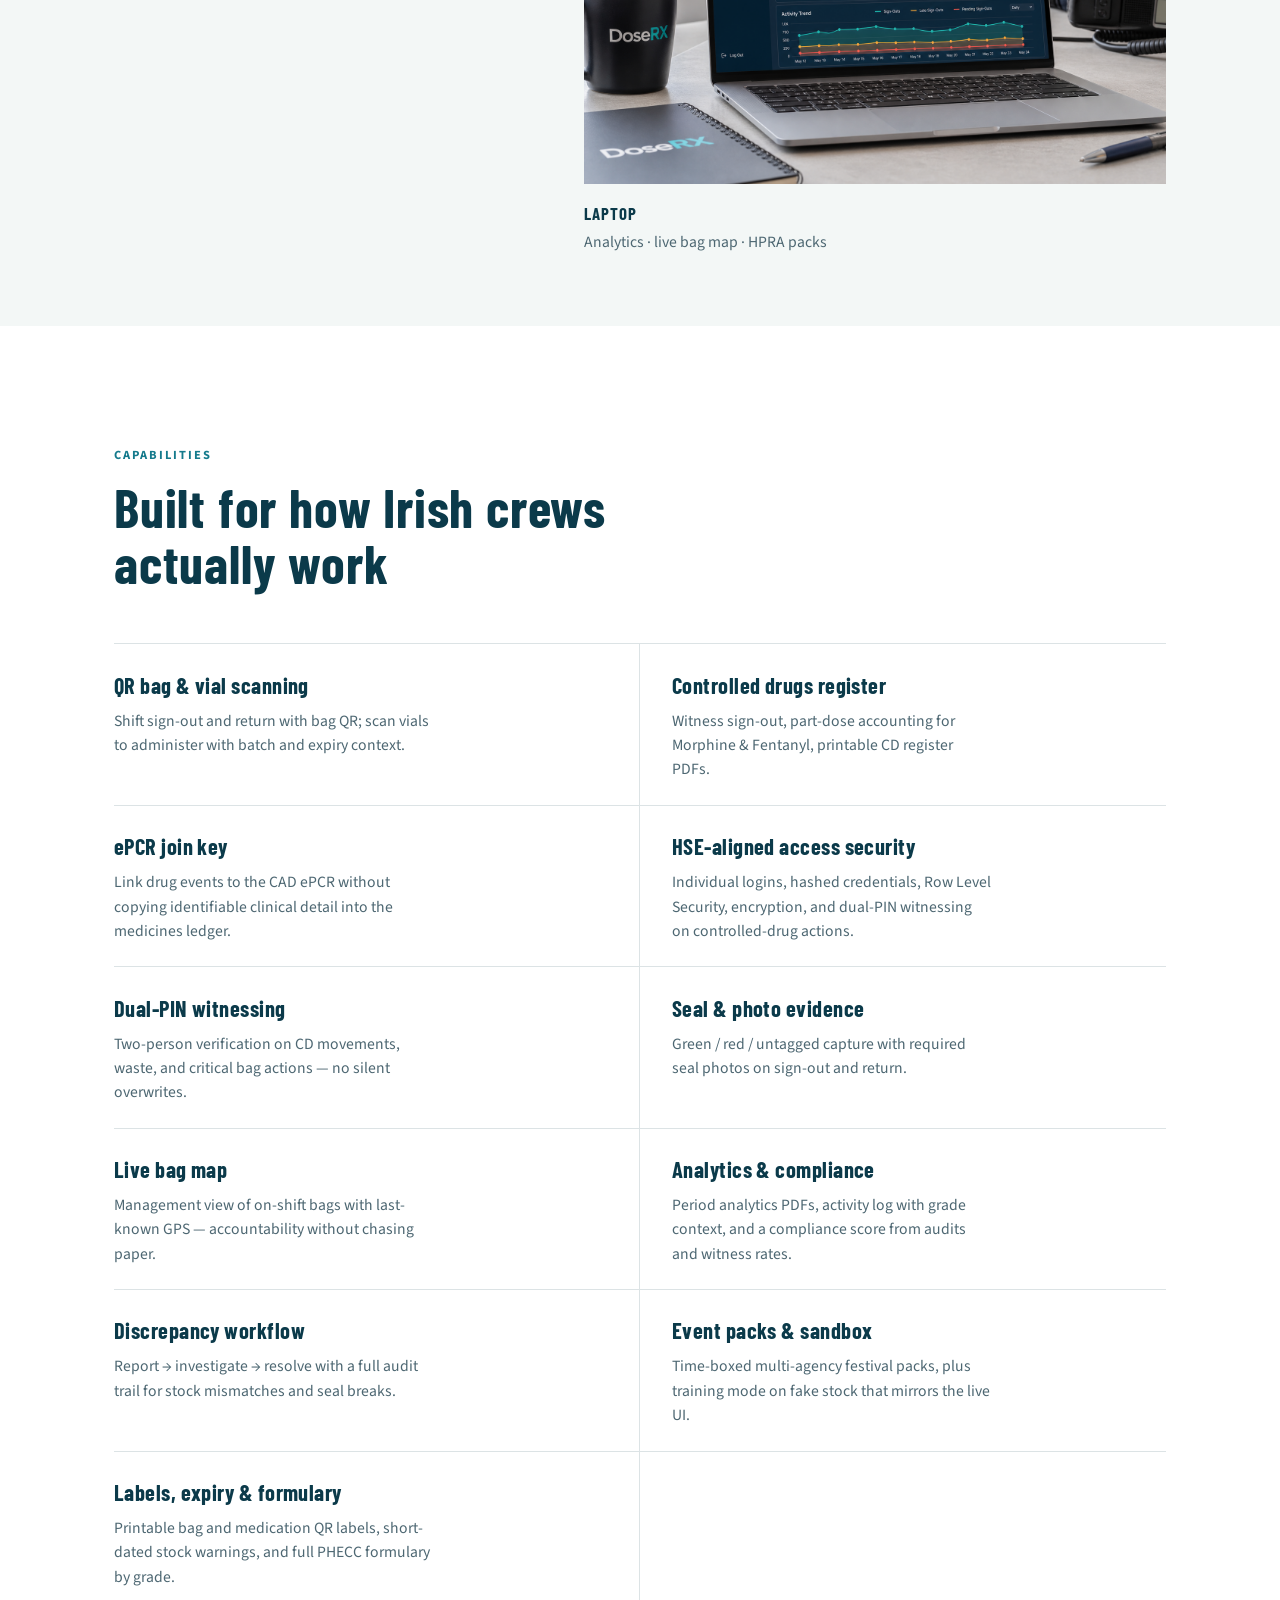
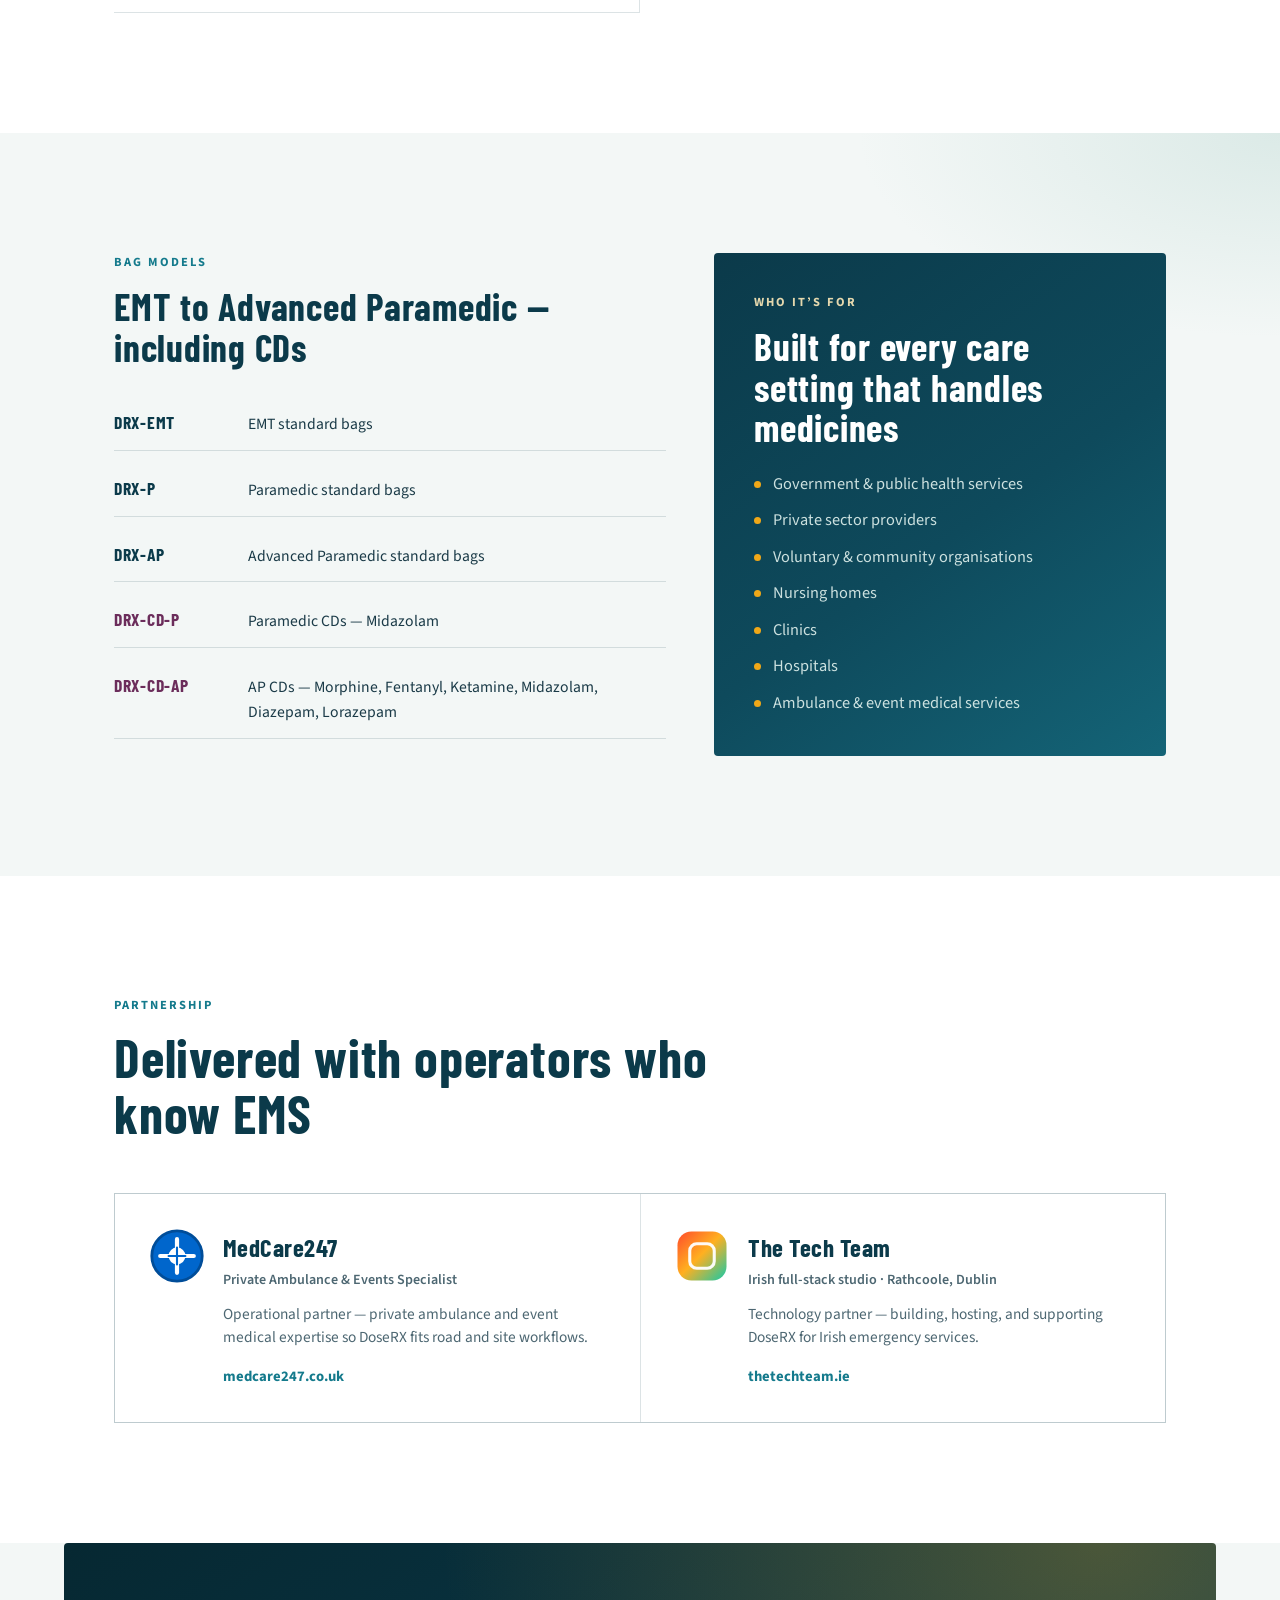
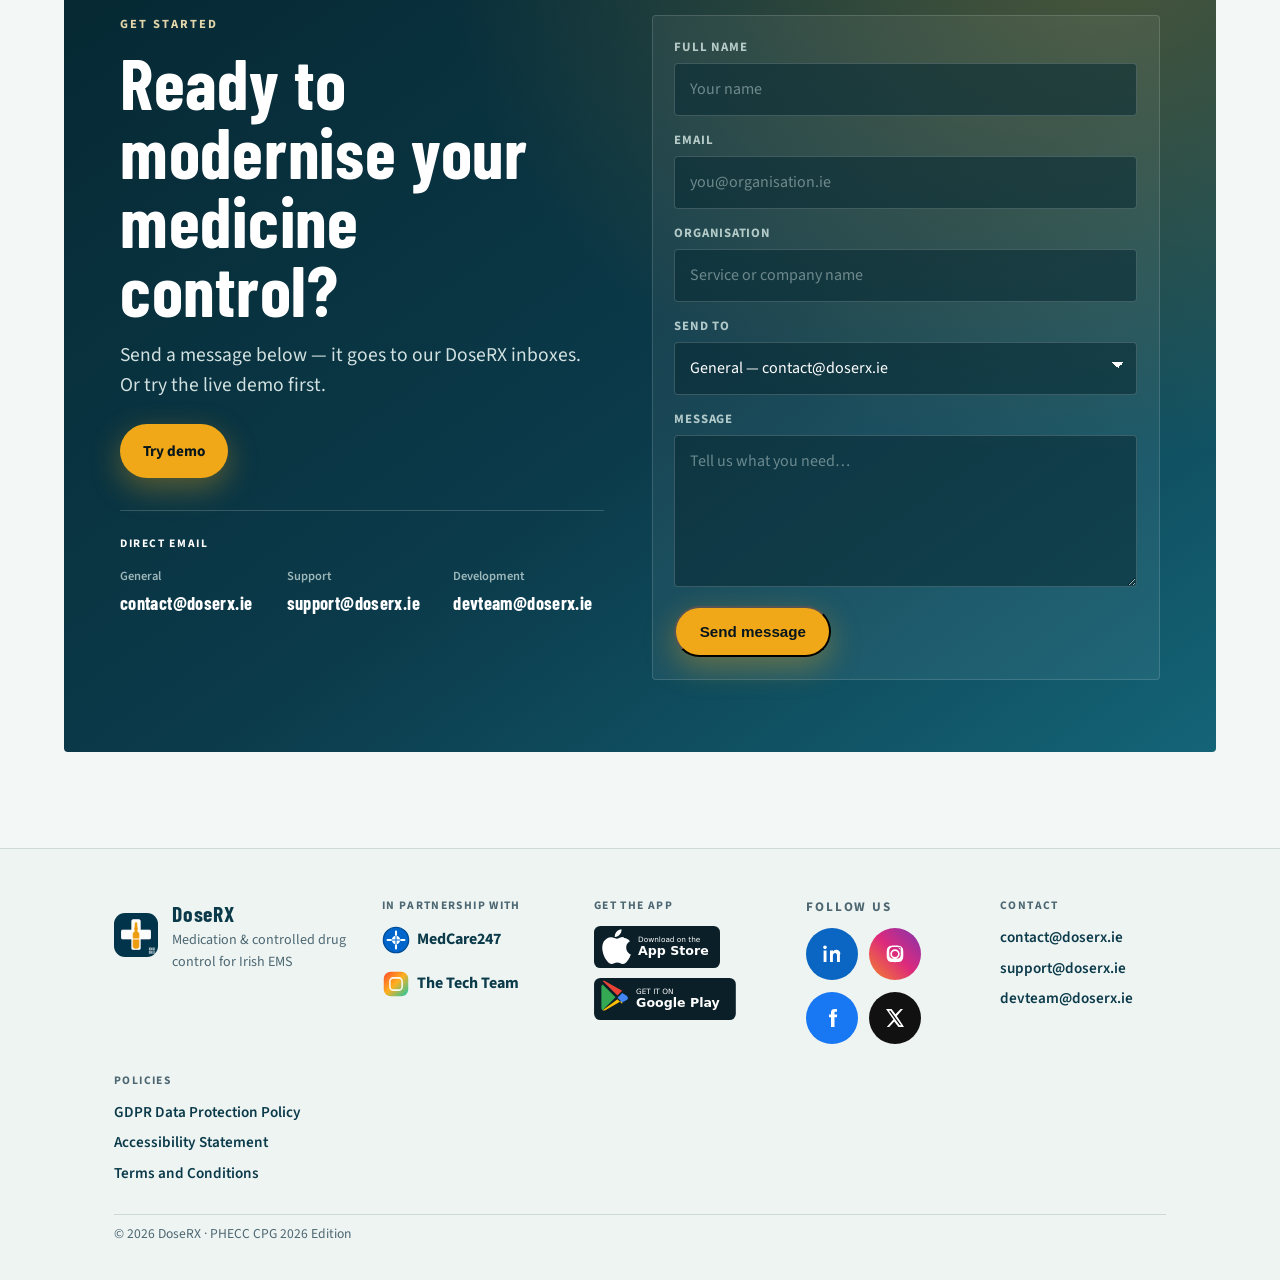
==== commit a70f6e55: "Add policy PDFs and real mobile app screenshots. Publish Accessibility and Terms docs beside GDPR, a" ====
--- a/index.html
+++ b/index.html
@@ -216,15 +216,35 @@
 
         <div class="sec-docs reveal" id="policies">
           <p class="sec-docs-label">Policies &amp; documents</p>
-          <a
-            class="doc-link"
-            href="assets/docs/DoseRX-GDPR-Data-Protection-Policy-v1.0.pdf"
-            target="_blank"
-            rel="noopener noreferrer"
-          >
-            <span class="doc-link-title">DoseRX GDPR Data Protection Policy</span>
-            <span class="doc-link-meta">PDF · v1.0 · View</span>
-          </a>
+          <div class="sec-docs-list">
+            <a
+              class="doc-link"
+              href="assets/docs/DoseRX-GDPR-Data-Protection-Policy-v1.0.pdf"
+              target="_blank"
+              rel="noopener noreferrer"
+            >
+              <span class="doc-link-title">DoseRX GDPR Data Protection Policy</span>
+              <span class="doc-link-meta">PDF · v1.0 · View</span>
+            </a>
+            <a
+              class="doc-link"
+              href="assets/docs/DoseRX-Accessibility-Statement-v1.0.pdf"
+              target="_blank"
+              rel="noopener noreferrer"
+            >
+              <span class="doc-link-title">DoseRX Accessibility Statement</span>
+              <span class="doc-link-meta">PDF · v1.0 · View</span>
+            </a>
+            <a
+              class="doc-link"
+              href="assets/docs/DoseRX-Terms-and-Conditions-v1.0.pdf"
+              target="_blank"
+              rel="noopener noreferrer"
+            >
+              <span class="doc-link-title">DoseRX Terms and Conditions</span>
+              <span class="doc-link-meta">PDF · v1.0 · View</span>
+            </a>
+          </div>
         </div>
       </div>
     </section>
@@ -253,19 +273,42 @@
       </figure>
 
       <div class="shot-split">
-        <figure class="shot shot-portrait reveal">
-          <img
-            src="assets/doserx-leaflet-mobile.png"
-            alt="DoseRX mobile — QR scan and bag workflows"
-            width="1024"
-            height="1536"
-            loading="lazy"
-          />
-          <figcaption>
-            <span>Mobile</span>
-            QR scan · bag sign-out · photo evidence · administer / waste
-          </figcaption>
-        </figure>
+        <div class="shot-phones reveal">
+          <figure class="phone-device">
+            <div class="phone-shell">
+              <div class="phone-bezel">
+                <img
+                  src="assets/doserx-app-signin.png"
+                  alt="DoseRX mobile app sign-in — Staff and Admin, PHECC 2026 Edition"
+                  width="470"
+                  height="1024"
+                  loading="lazy"
+                />
+              </div>
+            </div>
+            <figcaption>
+              <span>Sign in</span>
+              Staff or Admin · named accounts · PIN
+            </figcaption>
+          </figure>
+          <figure class="phone-device">
+            <div class="phone-shell">
+              <div class="phone-bezel">
+                <img
+                  src="assets/doserx-app-shift-actions.png"
+                  alt="DoseRX mobile app — Shift actions, QR scan and bag sign-out"
+                  width="470"
+                  height="1024"
+                  loading="lazy"
+                />
+              </div>
+            </div>
+            <figcaption>
+              <span>Shift actions</span>
+              QR scan · bag sign-out · EMT scope
+            </figcaption>
+          </figure>
+        </div>
         <div class="shot-stack">
           <figure class="shot reveal">
             <img
@@ -572,6 +615,16 @@
             target="_blank"
             rel="noopener noreferrer"
           >GDPR Data Protection Policy</a>
+          <a
+            href="assets/docs/DoseRX-Accessibility-Statement-v1.0.pdf"
+            target="_blank"
+            rel="noopener noreferrer"
+          >Accessibility Statement</a>
+          <a
+            href="assets/docs/DoseRX-Terms-and-Conditions-v1.0.pdf"
+            target="_blank"
+            rel="noopener noreferrer"
+          >Terms and Conditions</a>
         </div>
       </div>
 
--- a/styles.css
+++ b/styles.css
@@ -819,6 +819,12 @@
   margin-bottom: 0.75rem;
 }
 
+.sec-docs-list {
+  display: flex;
+  flex-direction: column;
+  gap: 0.55rem;
+}
+
 .doc-link {
   display: flex;
   flex-wrap: wrap;
@@ -926,13 +932,94 @@
   margin: 0 auto;
 }
 
+.shot-phones {
+  display: grid;
+  grid-template-columns: 1fr 1fr;
+  gap: clamp(0.85rem, 2.5vw, 1.35rem);
+  align-items: start;
+  justify-items: center;
+}
+
+.phone-device {
+  margin: 0;
+  width: 100%;
+  max-width: 220px;
+}
+
+.phone-shell {
+  margin: 0 auto;
+  padding: 0.55rem;
+  background: linear-gradient(160deg, #1a2e36 0%, #0a1a22 55%, #142830 100%);
+  border-radius: 1.65rem;
+  box-shadow:
+    0 18px 40px rgba(10, 31, 40, 0.22),
+    0 0 0 1px rgba(255, 255, 255, 0.08) inset;
+}
+
+.phone-bezel {
+  position: relative;
+  overflow: hidden;
+  border-radius: 1.2rem;
+  background: #0a1f28;
+  aspect-ratio: 470 / 1024;
+}
+
+.phone-bezel img {
+  display: block;
+  width: 100%;
+  height: 100%;
+  object-fit: cover;
+  object-position: top center;
+  background: none;
+}
+
+.phone-device figcaption {
+  display: flex;
+  flex-direction: column;
+  gap: 0.2rem;
+  padding: 0.85rem 0.15rem 0;
+  font-size: 0.9rem;
+  color: var(--muted);
+  text-align: center;
+}
+
+.phone-device figcaption span {
+  font-family: var(--display);
+  font-weight: 700;
+  font-size: 0.95rem;
+  letter-spacing: 0.06em;
+  text-transform: uppercase;
+  color: var(--sea);
+}
+
+@media (max-width: 520px) {
+  .shot-phones {
+    grid-template-columns: 1fr 1fr;
+    gap: 0.65rem;
+  }
+
+  .phone-device {
+    max-width: none;
+  }
+
+  .phone-shell {
+    padding: 0.4rem;
+    border-radius: 1.25rem;
+  }
+
+  .phone-bezel {
+    border-radius: 0.95rem;
+  }
+}
+
 .shot-stack {
   display: grid;
   gap: clamp(1.5rem, 4vw, 2.25rem);
 }
 
 .shot-portrait figcaption,
-.shot-stack .shot figcaption {
+.shot-stack .shot figcaption,
+.phone-device figcaption {
   padding-left: 0;
   padding-right: 0;
 }
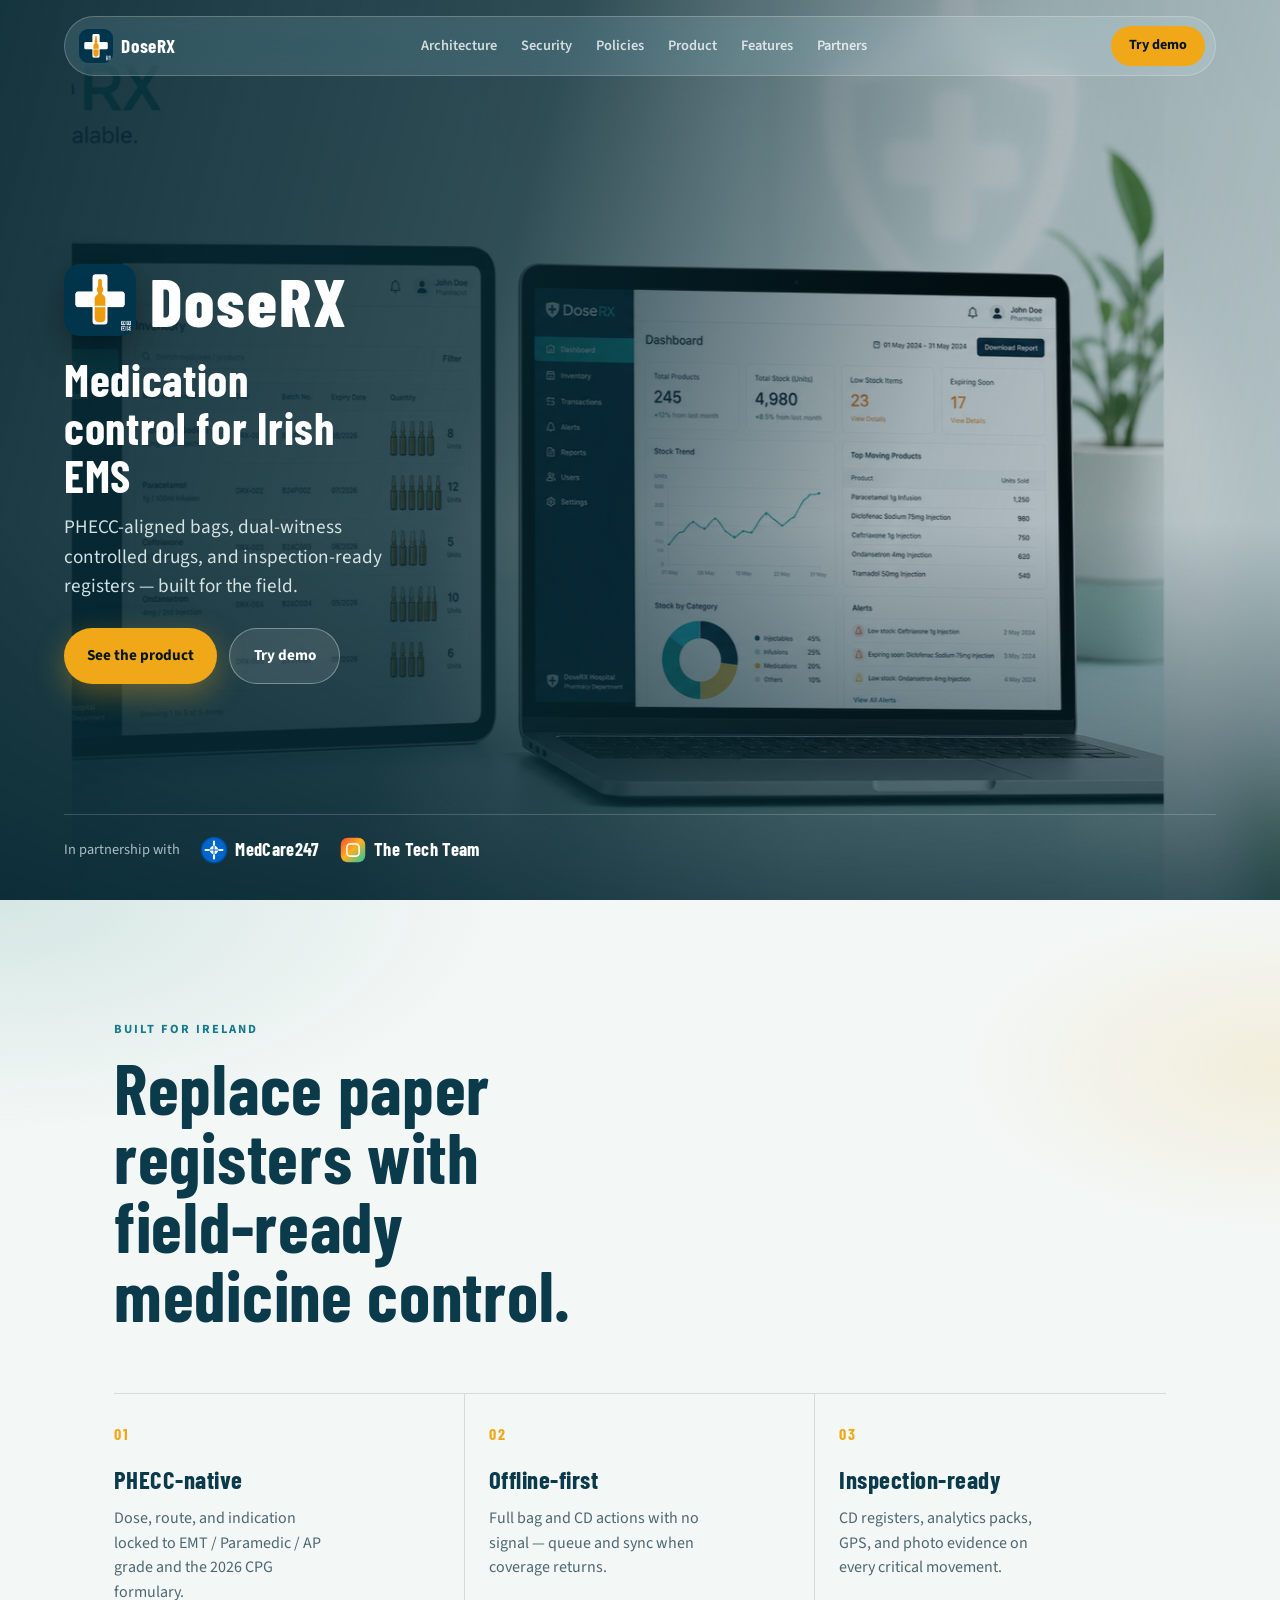
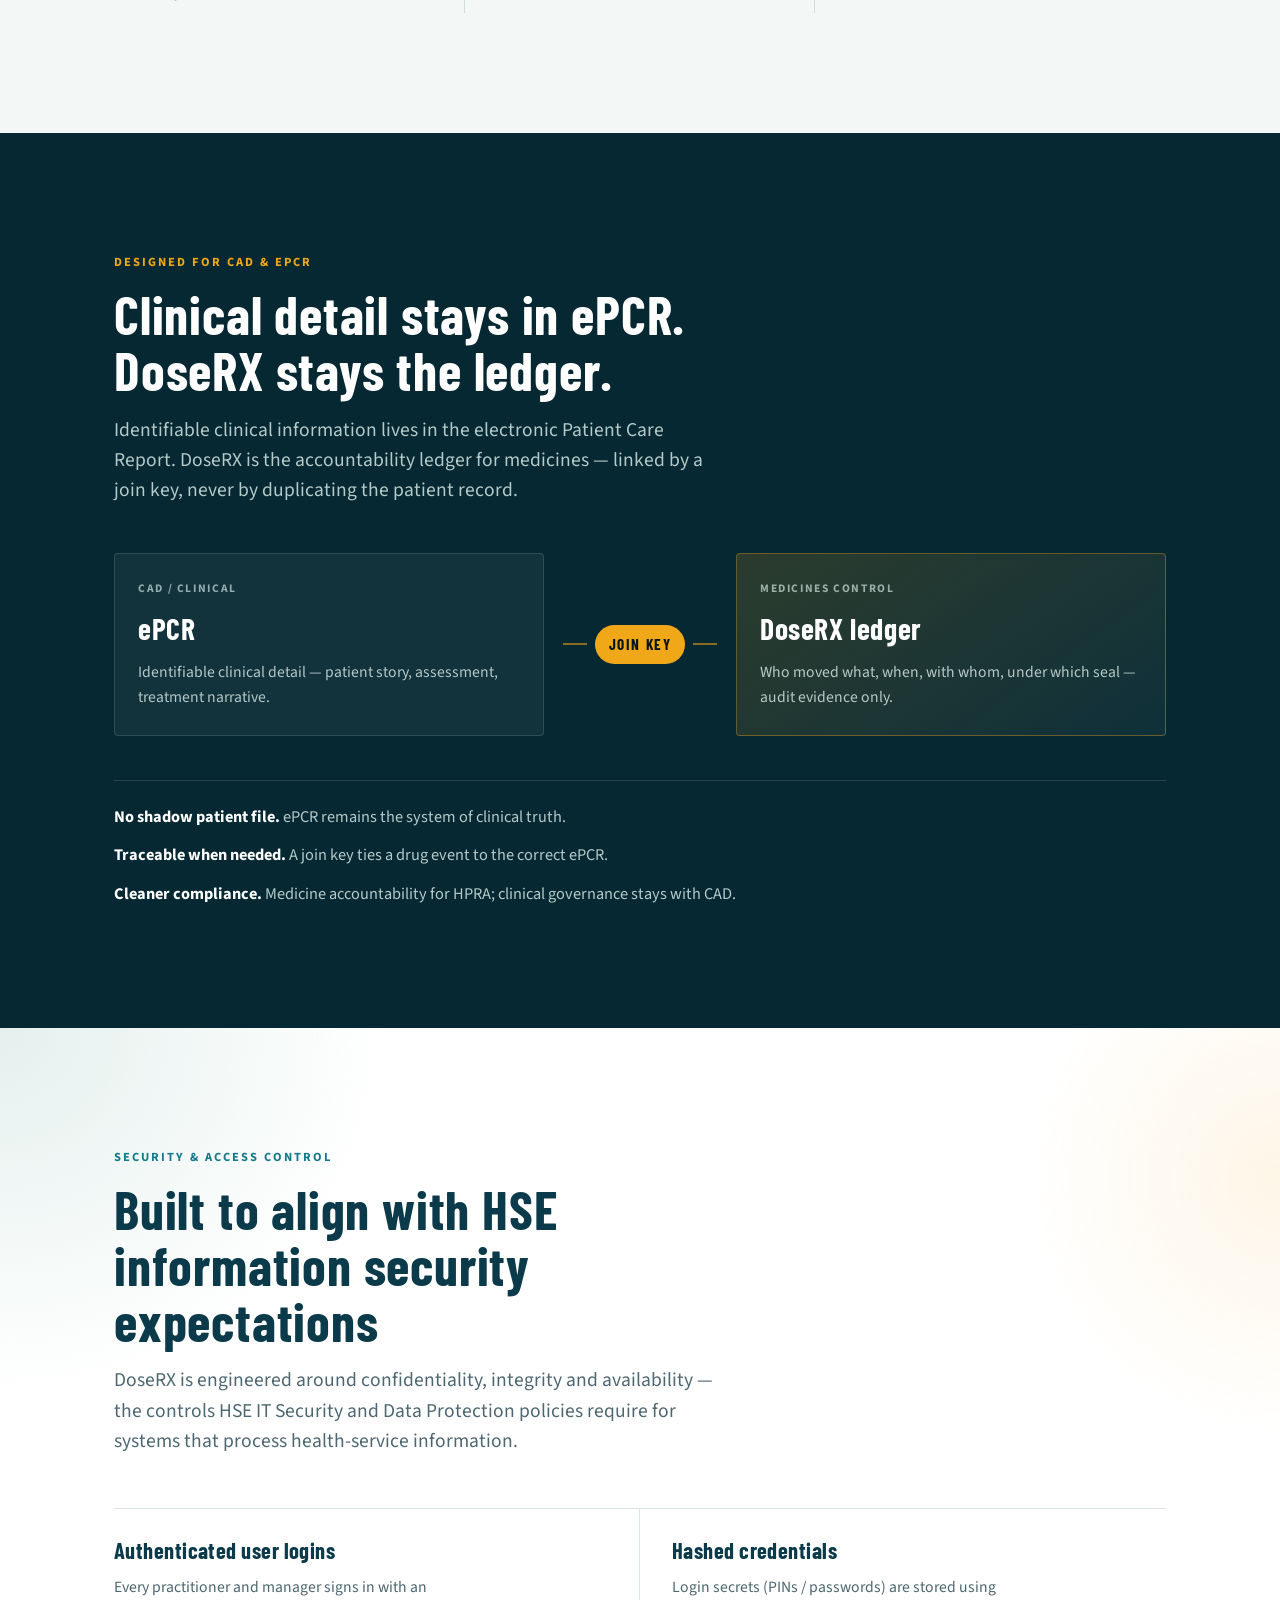
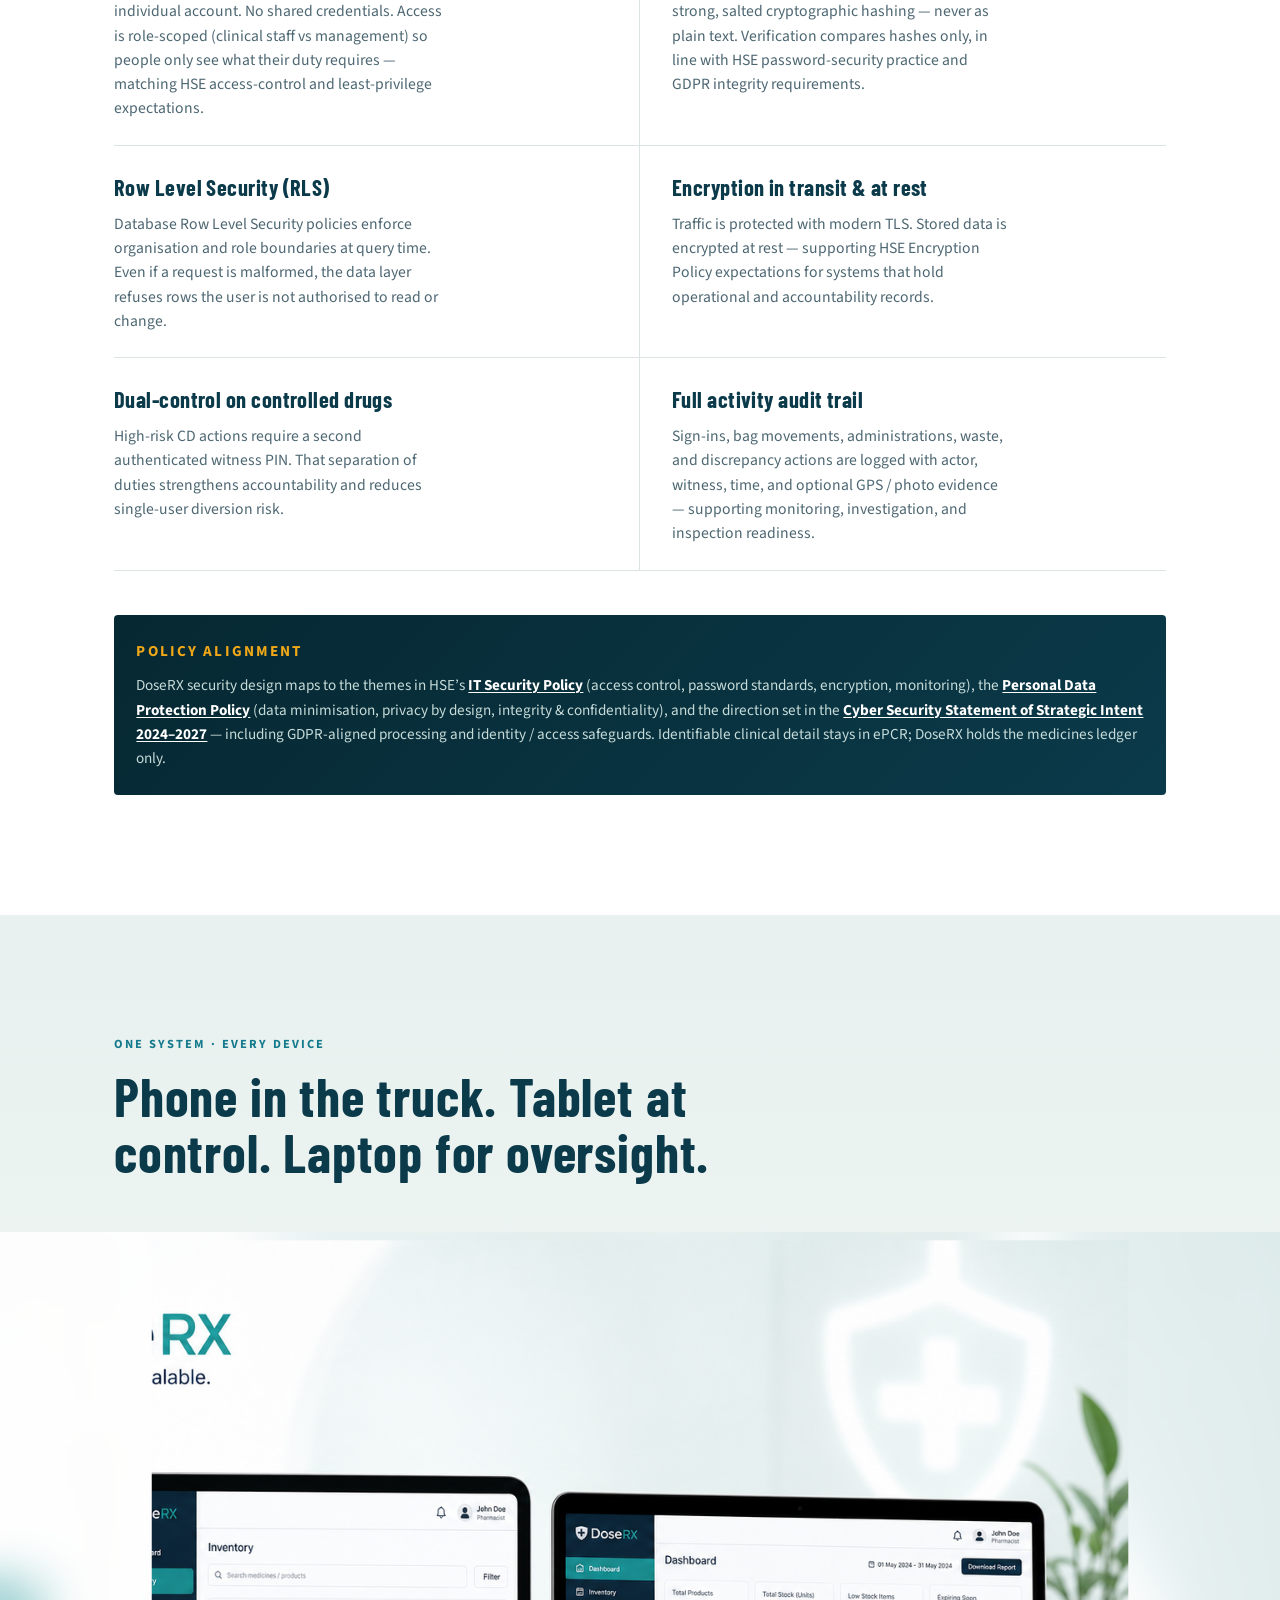
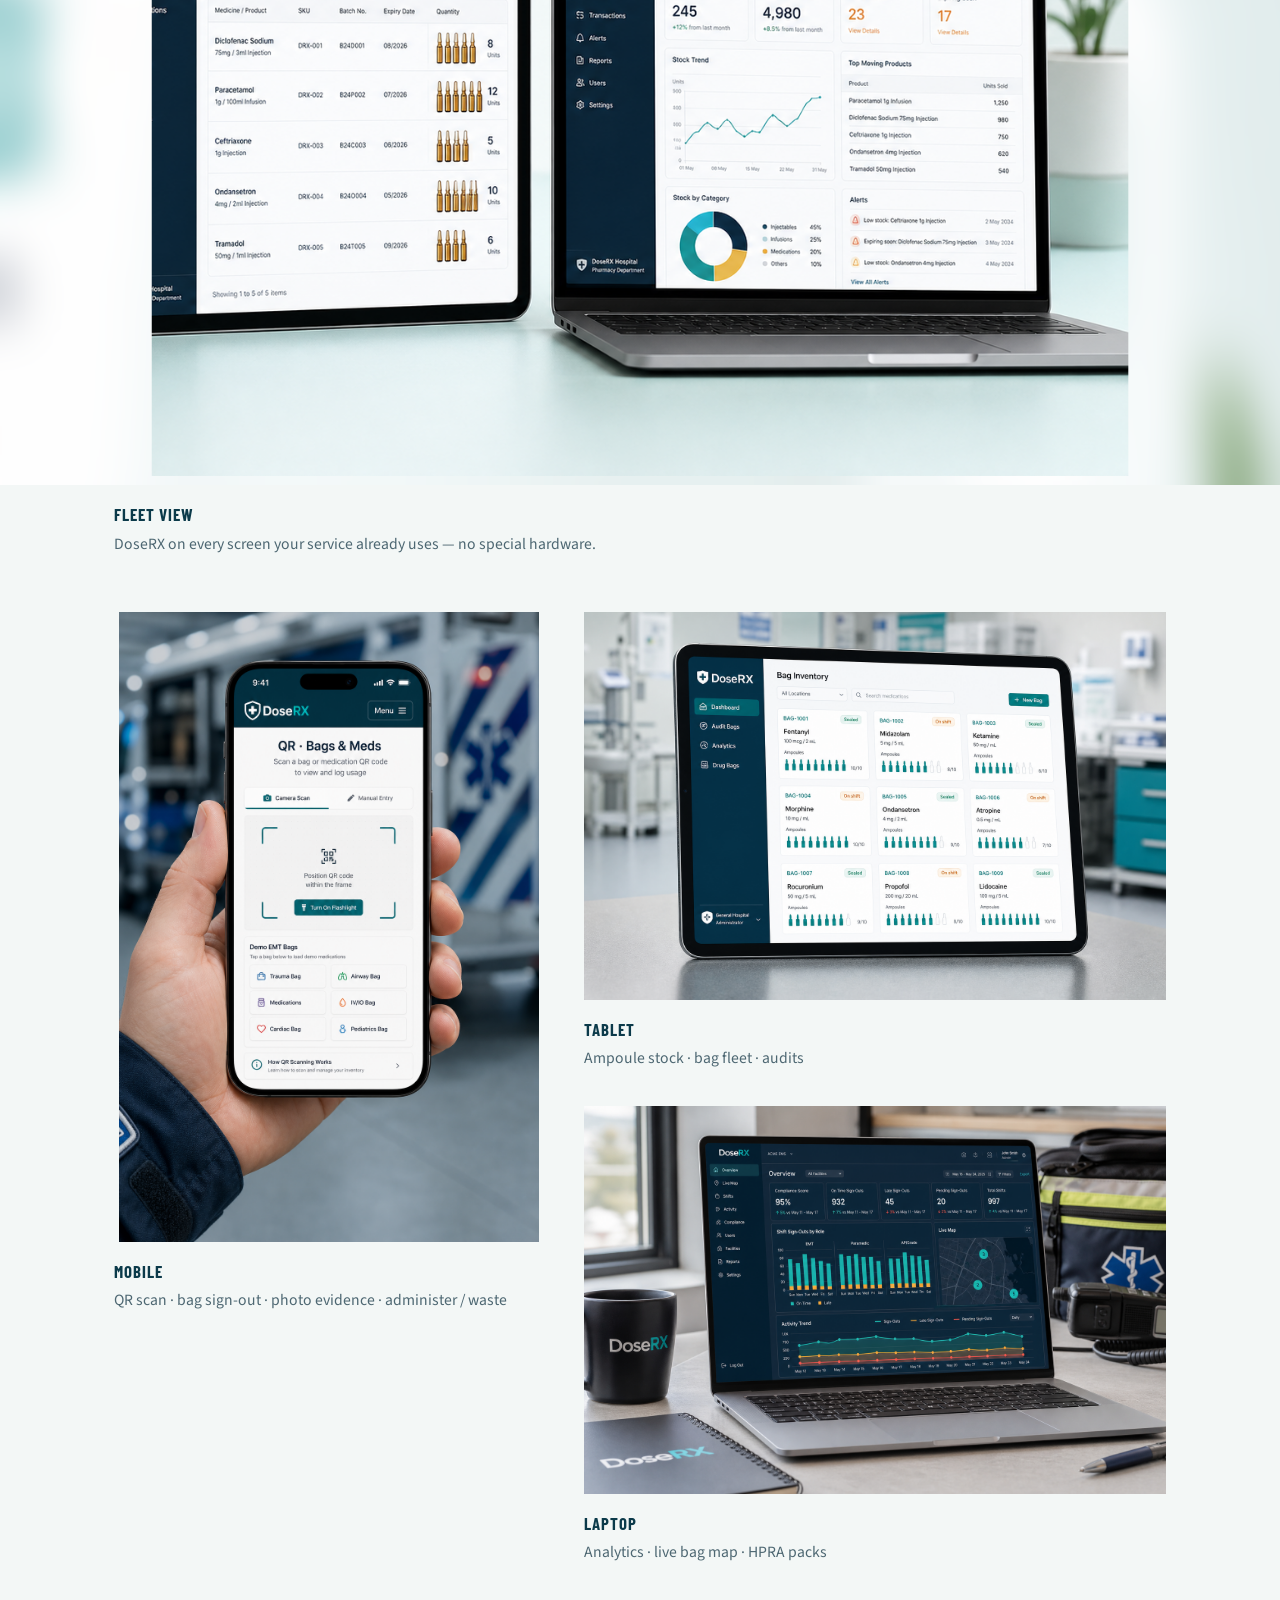
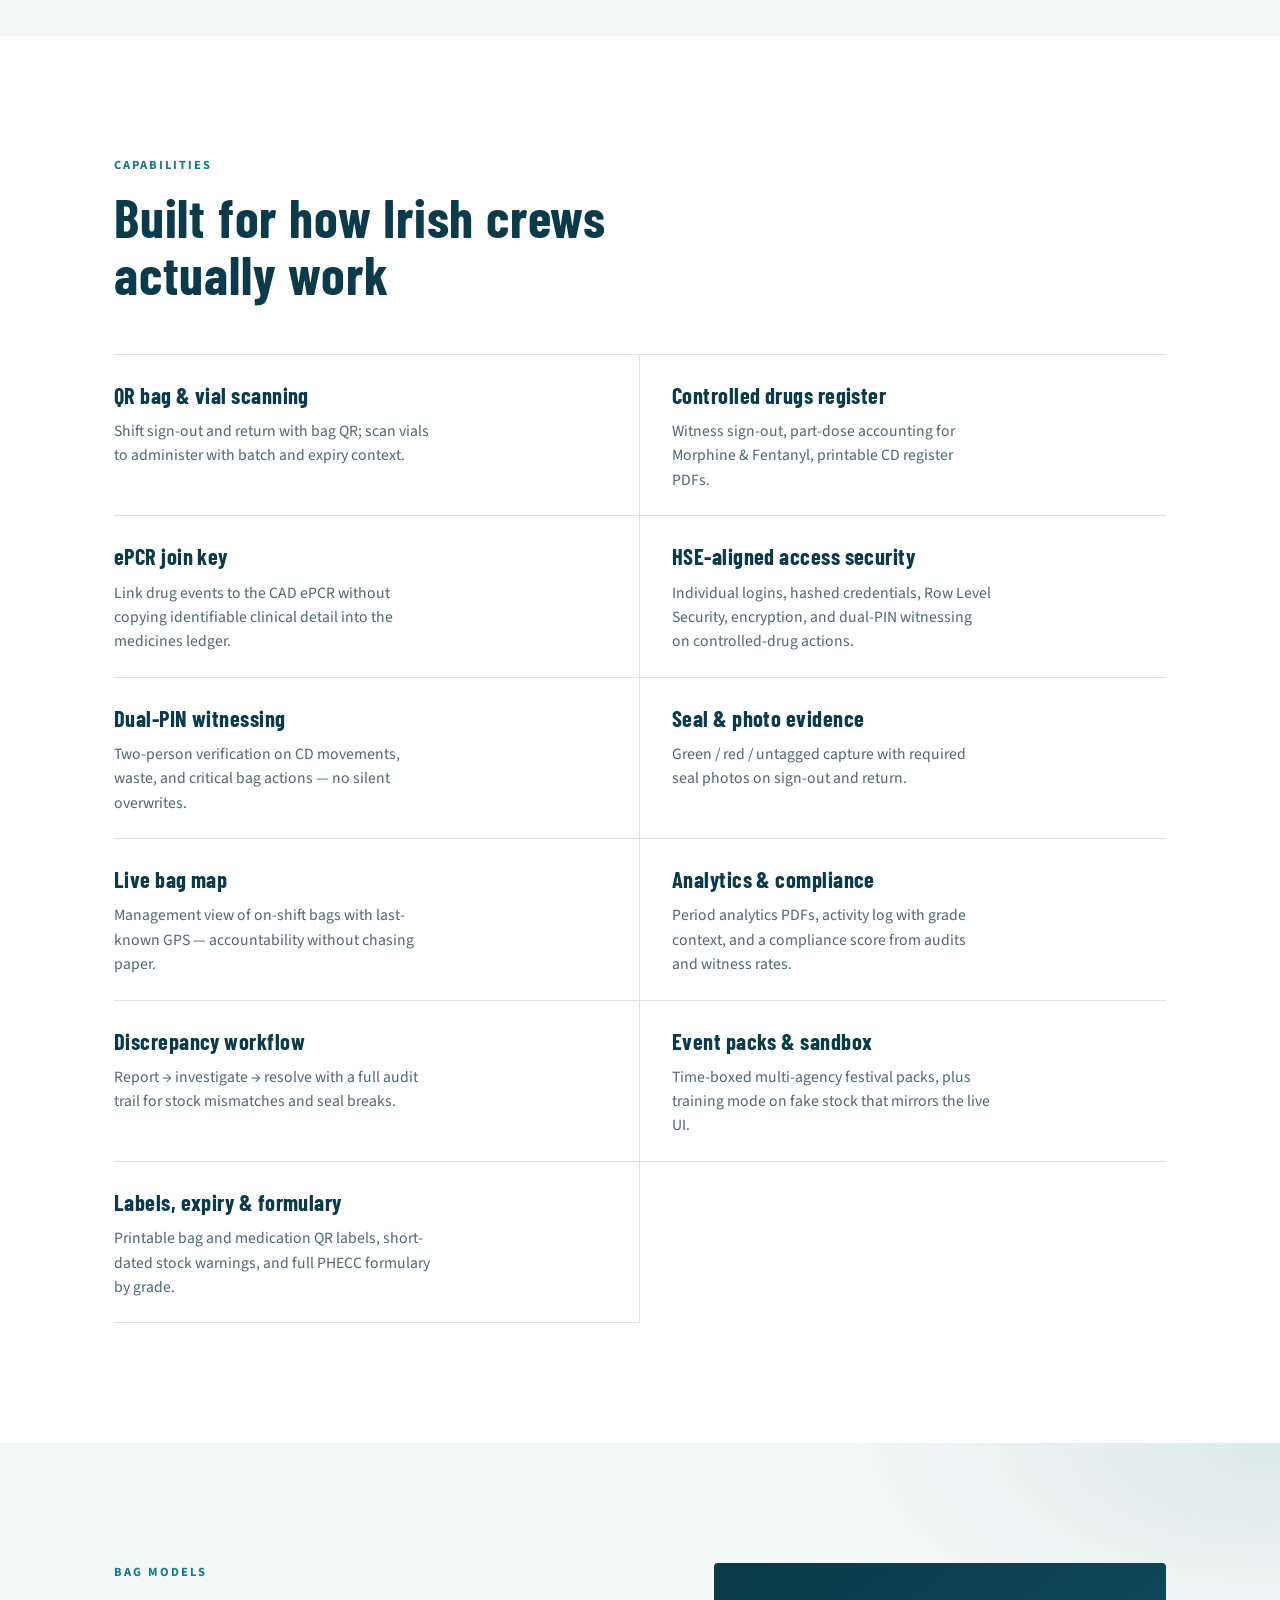
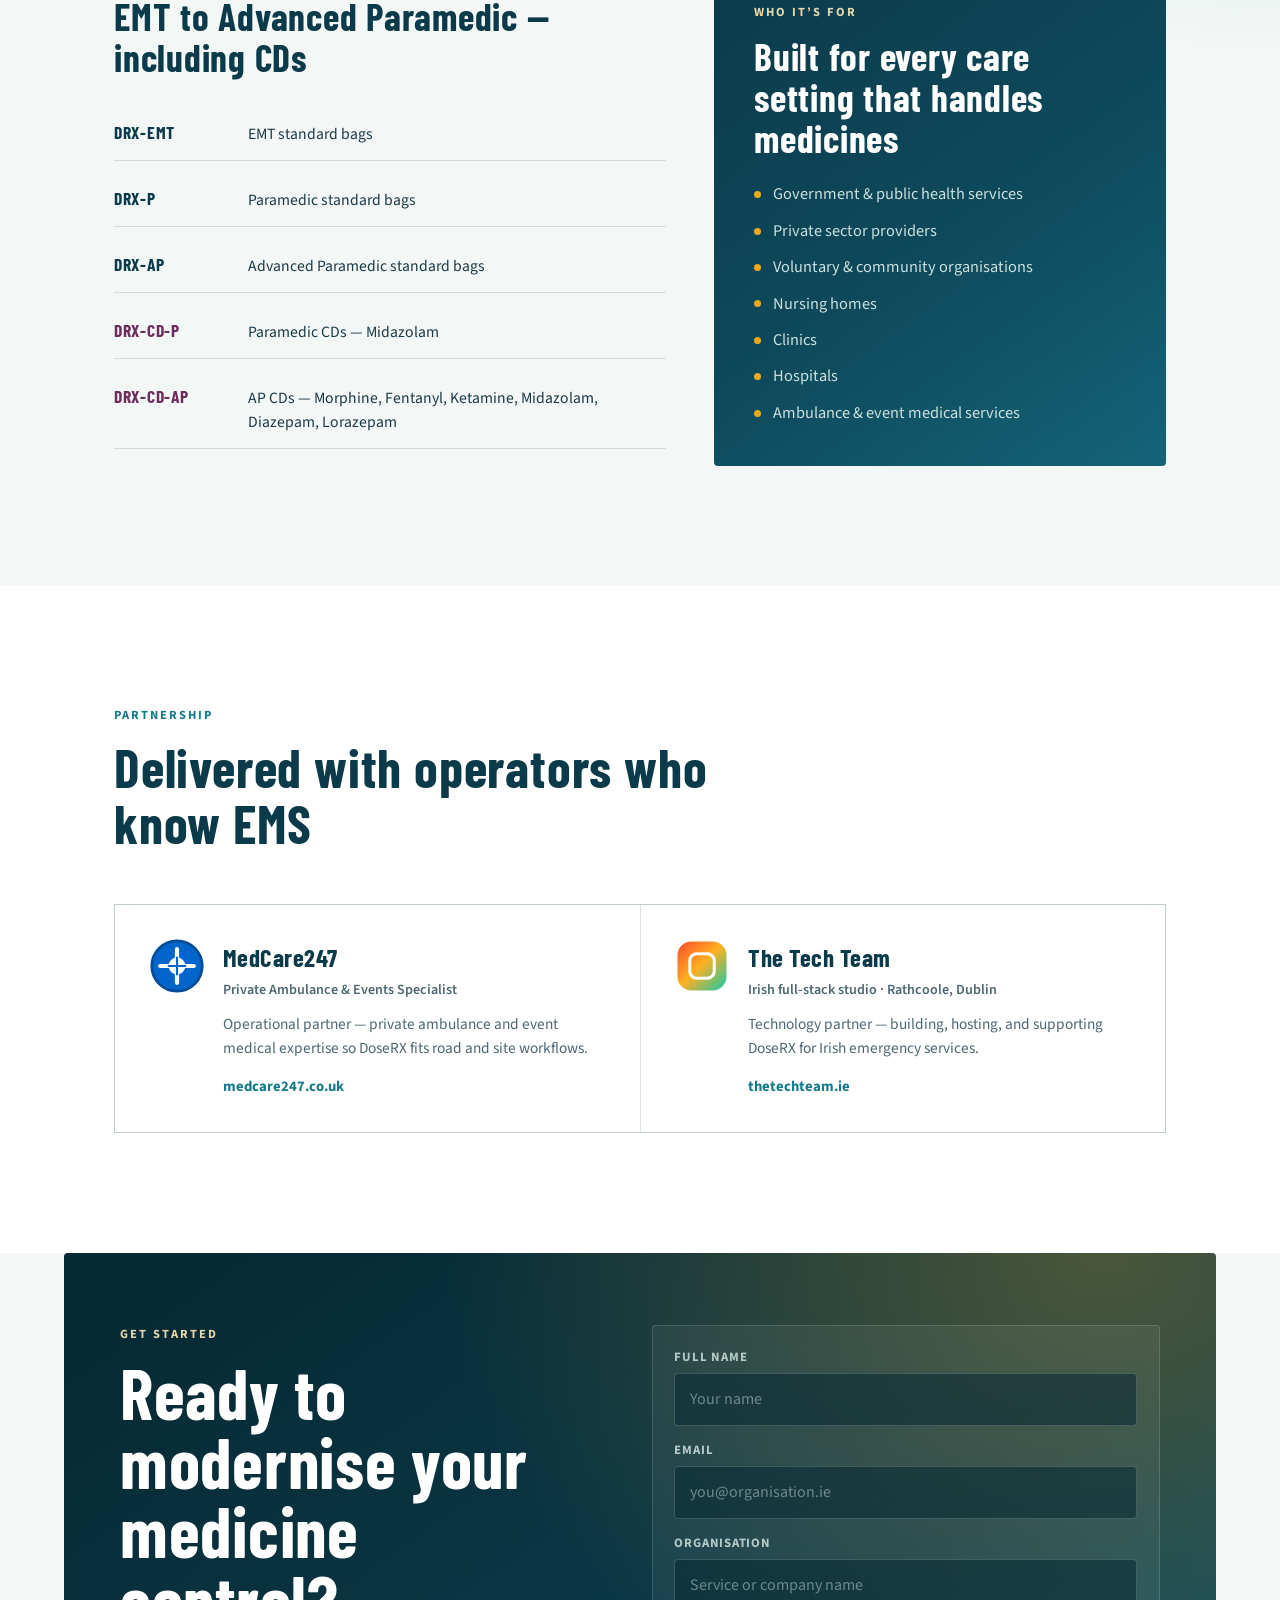
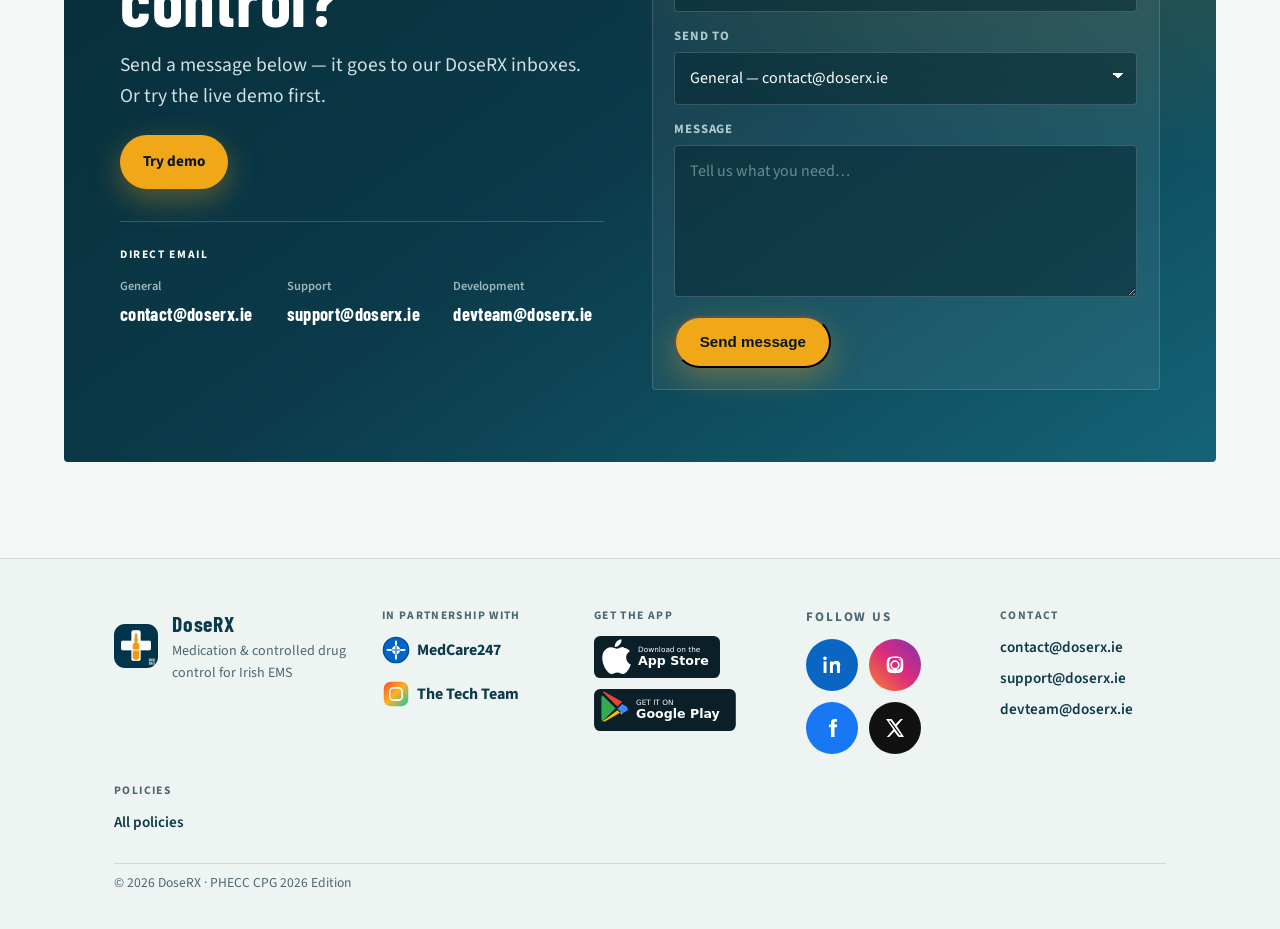
==== commit 69944f64: "Move policies to their own page and drop the added phone shots. Remove the left mobile from the devi" ====
--- a/index.html
+++ b/index.html
@@ -22,7 +22,7 @@
     <nav class="nav-links" aria-label="Primary">
       <a href="#architecture">Architecture</a>
       <a href="#security">Security</a>
-      <a href="#policies">Policies</a>
+      <a href="policies.html">Policies</a>
       <a href="#product">Product</a>
       <a href="#features">Features</a>
       <a href="#partners">Partners</a>
@@ -36,7 +36,7 @@
   <div class="mobile-menu" id="mobile-menu" hidden>
     <a href="#architecture">Architecture</a>
     <a href="#security">Security</a>
-    <a href="#policies">Policies</a>
+    <a href="policies.html">Policies</a>
     <a href="#product">Product</a>
     <a href="#features">Features</a>
     <a href="#partners">Partners</a>
@@ -213,39 +213,6 @@
             — including GDPR-aligned processing and identity / access safeguards. Identifiable clinical detail stays in ePCR; DoseRX holds the medicines ledger only.
           </p>
         </div>
-
-        <div class="sec-docs reveal" id="policies">
-          <p class="sec-docs-label">Policies &amp; documents</p>
-          <div class="sec-docs-list">
-            <a
-              class="doc-link"
-              href="assets/docs/DoseRX-GDPR-Data-Protection-Policy-v1.0.pdf"
-              target="_blank"
-              rel="noopener noreferrer"
-            >
-              <span class="doc-link-title">DoseRX GDPR Data Protection Policy</span>
-              <span class="doc-link-meta">PDF · v1.0 · View</span>
-            </a>
-            <a
-              class="doc-link"
-              href="assets/docs/DoseRX-Accessibility-Statement-v1.0.pdf"
-              target="_blank"
-              rel="noopener noreferrer"
-            >
-              <span class="doc-link-title">DoseRX Accessibility Statement</span>
-              <span class="doc-link-meta">PDF · v1.0 · View</span>
-            </a>
-            <a
-              class="doc-link"
-              href="assets/docs/DoseRX-Terms-and-Conditions-v1.0.pdf"
-              target="_blank"
-              rel="noopener noreferrer"
-            >
-              <span class="doc-link-title">DoseRX Terms and Conditions</span>
-              <span class="doc-link-meta">PDF · v1.0 · View</span>
-            </a>
-          </div>
-        </div>
       </div>
     </section>
 
@@ -261,7 +228,7 @@
       <figure class="shot shot-wide reveal">
         <img
           src="assets/doserx-leaflet-devices.png"
-          alt="DoseRX across phone, tablet, and laptop"
+          alt="DoseRX across tablet and laptop"
           width="1536"
           height="1024"
           loading="lazy"
@@ -273,42 +240,19 @@
       </figure>
 
       <div class="shot-split">
-        <div class="shot-phones reveal">
-          <figure class="phone-device">
-            <div class="phone-shell">
-              <div class="phone-bezel">
-                <img
-                  src="assets/doserx-app-signin.png"
-                  alt="DoseRX mobile app sign-in — Staff and Admin, PHECC 2026 Edition"
-                  width="470"
-                  height="1024"
-                  loading="lazy"
-                />
-              </div>
-            </div>
-            <figcaption>
-              <span>Sign in</span>
-              Staff or Admin · named accounts · PIN
-            </figcaption>
-          </figure>
-          <figure class="phone-device">
-            <div class="phone-shell">
-              <div class="phone-bezel">
-                <img
-                  src="assets/doserx-app-shift-actions.png"
-                  alt="DoseRX mobile app — Shift actions, QR scan and bag sign-out"
-                  width="470"
-                  height="1024"
-                  loading="lazy"
-                />
-              </div>
-            </div>
-            <figcaption>
-              <span>Shift actions</span>
-              QR scan · bag sign-out · EMT scope
-            </figcaption>
-          </figure>
-        </div>
+        <figure class="shot shot-portrait reveal">
+          <img
+            src="assets/doserx-leaflet-mobile.png"
+            alt="DoseRX mobile — QR scan and bag workflows"
+            width="1024"
+            height="1536"
+            loading="lazy"
+          />
+          <figcaption>
+            <span>Mobile</span>
+            QR scan · bag sign-out · photo evidence · administer / waste
+          </figcaption>
+        </figure>
         <div class="shot-stack">
           <figure class="shot reveal">
             <img
@@ -610,21 +554,7 @@
       <div class="footer-docs">
         <p>Policies</p>
         <div class="footer-email-row">
-          <a
-            href="assets/docs/DoseRX-GDPR-Data-Protection-Policy-v1.0.pdf"
-            target="_blank"
-            rel="noopener noreferrer"
-          >GDPR Data Protection Policy</a>
-          <a
-            href="assets/docs/DoseRX-Accessibility-Statement-v1.0.pdf"
-            target="_blank"
-            rel="noopener noreferrer"
-          >Accessibility Statement</a>
-          <a
-            href="assets/docs/DoseRX-Terms-and-Conditions-v1.0.pdf"
-            target="_blank"
-            rel="noopener noreferrer"
-          >Terms and Conditions</a>
+          <a href="policies.html">All policies</a>
         </div>
       </div>
 
--- a/styles.css
+++ b/styles.css
@@ -857,6 +857,53 @@
   color: var(--muted);
 }
 
+/* ─── POLICIES PAGE ─── */
+.page-policies {
+  background:
+    radial-gradient(ellipse at 20% 0%, #d7ebe6 0%, transparent 50%),
+    linear-gradient(180deg, #e8f1ef 0%, var(--paper) 42%, var(--paper) 100%);
+}
+
+.policies-page {
+  padding-top: clamp(6.5rem, 12vw, 8rem);
+  padding-bottom: clamp(3.5rem, 8vw, 5.5rem);
+  min-height: 60vh;
+}
+
+.policies-page-inner {
+  max-width: 40rem;
+}
+
+.policies-page-head {
+  margin-bottom: 1.75rem;
+}
+
+.policies-brand {
+  margin-bottom: 1.1rem;
+  color: var(--sea);
+  font-size: clamp(2.2rem, 6vw, 3.2rem);
+}
+
+.policies-brand img {
+  width: 56px;
+  height: 56px;
+  box-shadow: 0 8px 24px rgba(11, 58, 74, 0.18);
+}
+
+.policies-page-head .lead {
+  margin-top: 0.65rem;
+  max-width: 34rem;
+}
+
+.policies-docs {
+  margin-top: 0;
+}
+
+.nav-links a[aria-current="page"],
+.mobile-menu a[aria-current="page"] {
+  color: var(--amber-hot);
+}
+
 /* ─── PRODUCT SHOTS — never distort ─── */
 .product {
   padding-bottom: clamp(3rem, 6vw, 4.5rem);
@@ -932,94 +979,13 @@
   margin: 0 auto;
 }
 
-.shot-phones {
-  display: grid;
-  grid-template-columns: 1fr 1fr;
-  gap: clamp(0.85rem, 2.5vw, 1.35rem);
-  align-items: start;
-  justify-items: center;
-}
-
-.phone-device {
-  margin: 0;
-  width: 100%;
-  max-width: 220px;
-}
-
-.phone-shell {
-  margin: 0 auto;
-  padding: 0.55rem;
-  background: linear-gradient(160deg, #1a2e36 0%, #0a1a22 55%, #142830 100%);
-  border-radius: 1.65rem;
-  box-shadow:
-    0 18px 40px rgba(10, 31, 40, 0.22),
-    0 0 0 1px rgba(255, 255, 255, 0.08) inset;
-}
-
-.phone-bezel {
-  position: relative;
-  overflow: hidden;
-  border-radius: 1.2rem;
-  background: #0a1f28;
-  aspect-ratio: 470 / 1024;
-}
-
-.phone-bezel img {
-  display: block;
-  width: 100%;
-  height: 100%;
-  object-fit: cover;
-  object-position: top center;
-  background: none;
-}
-
-.phone-device figcaption {
-  display: flex;
-  flex-direction: column;
-  gap: 0.2rem;
-  padding: 0.85rem 0.15rem 0;
-  font-size: 0.9rem;
-  color: var(--muted);
-  text-align: center;
-}
-
-.phone-device figcaption span {
-  font-family: var(--display);
-  font-weight: 700;
-  font-size: 0.95rem;
-  letter-spacing: 0.06em;
-  text-transform: uppercase;
-  color: var(--sea);
-}
-
-@media (max-width: 520px) {
-  .shot-phones {
-    grid-template-columns: 1fr 1fr;
-    gap: 0.65rem;
-  }
-
-  .phone-device {
-    max-width: none;
-  }
-
-  .phone-shell {
-    padding: 0.4rem;
-    border-radius: 1.25rem;
-  }
-
-  .phone-bezel {
-    border-radius: 0.95rem;
-  }
-}
-
 .shot-stack {
   display: grid;
   gap: clamp(1.5rem, 4vw, 2.25rem);
 }
 
 .shot-portrait figcaption,
-.shot-stack .shot figcaption,
-.phone-device figcaption {
+.shot-stack .shot figcaption {
   padding-left: 0;
   padding-right: 0;
 }
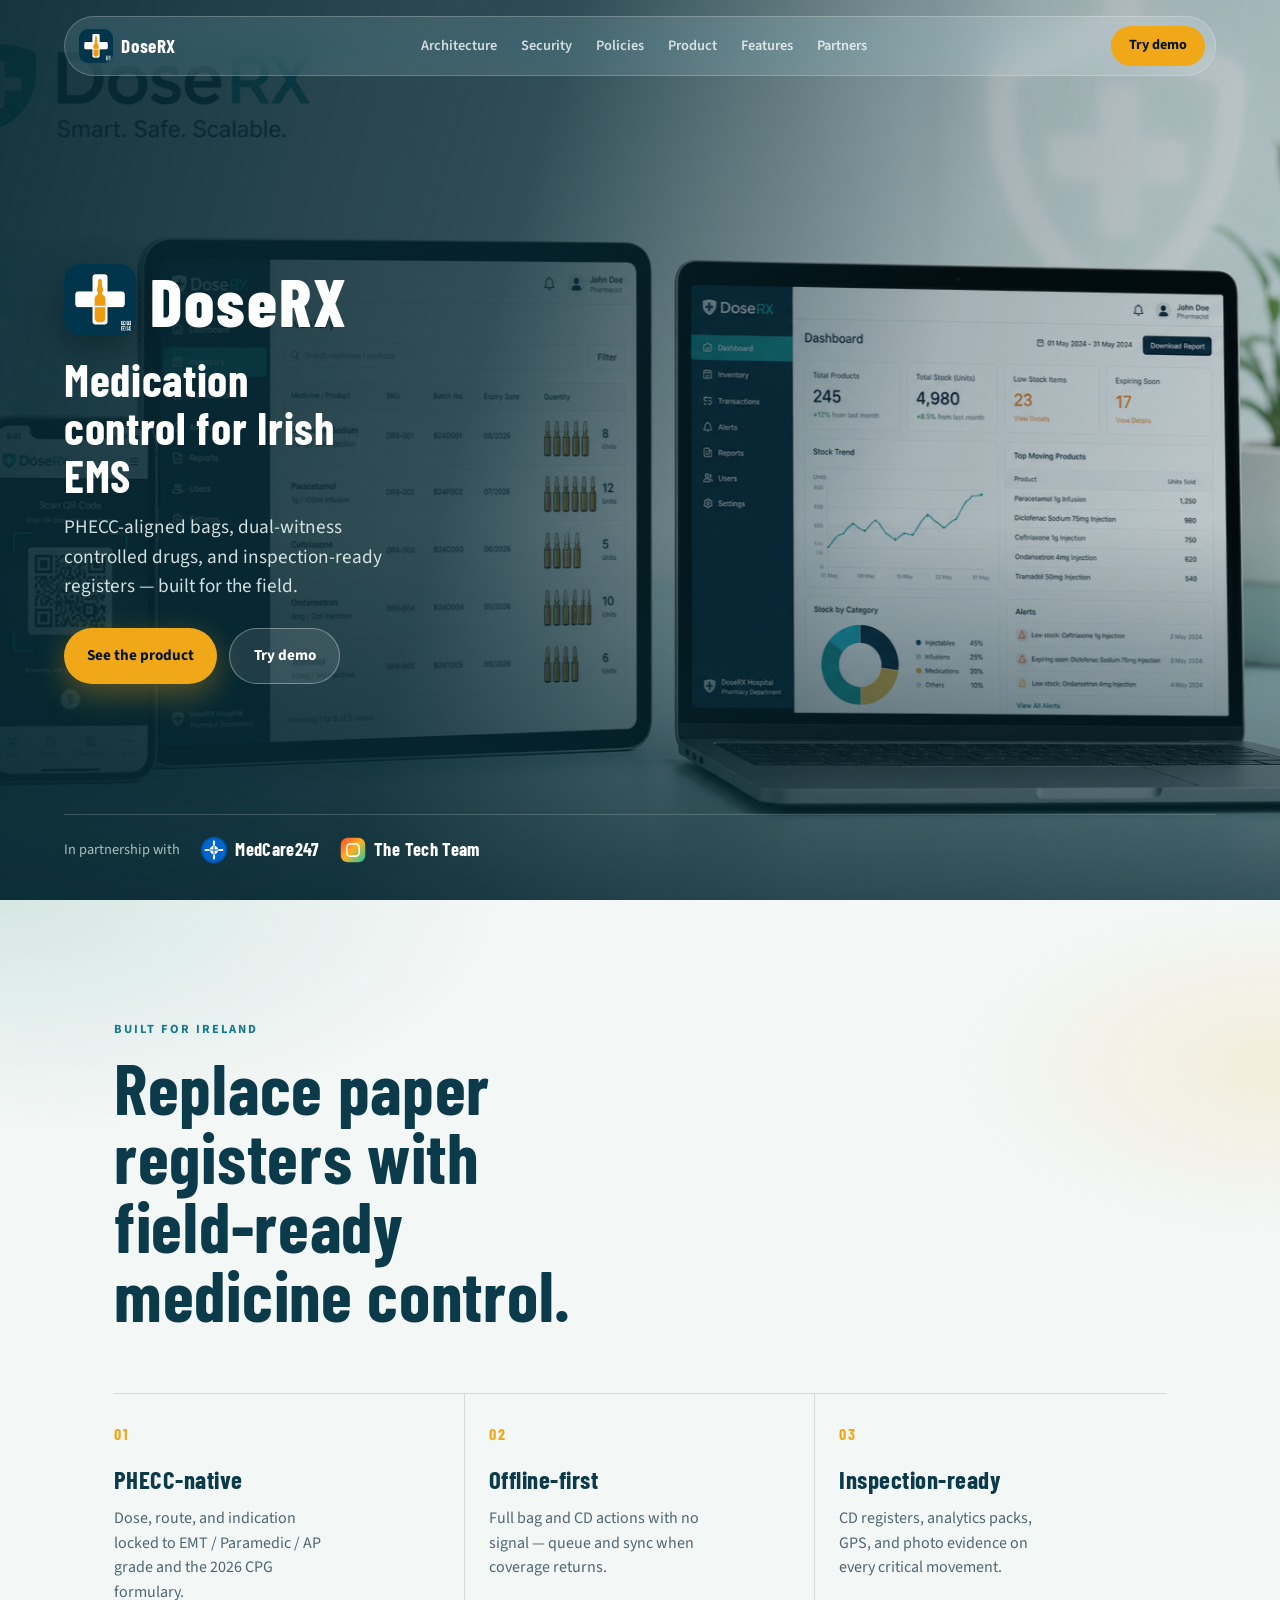
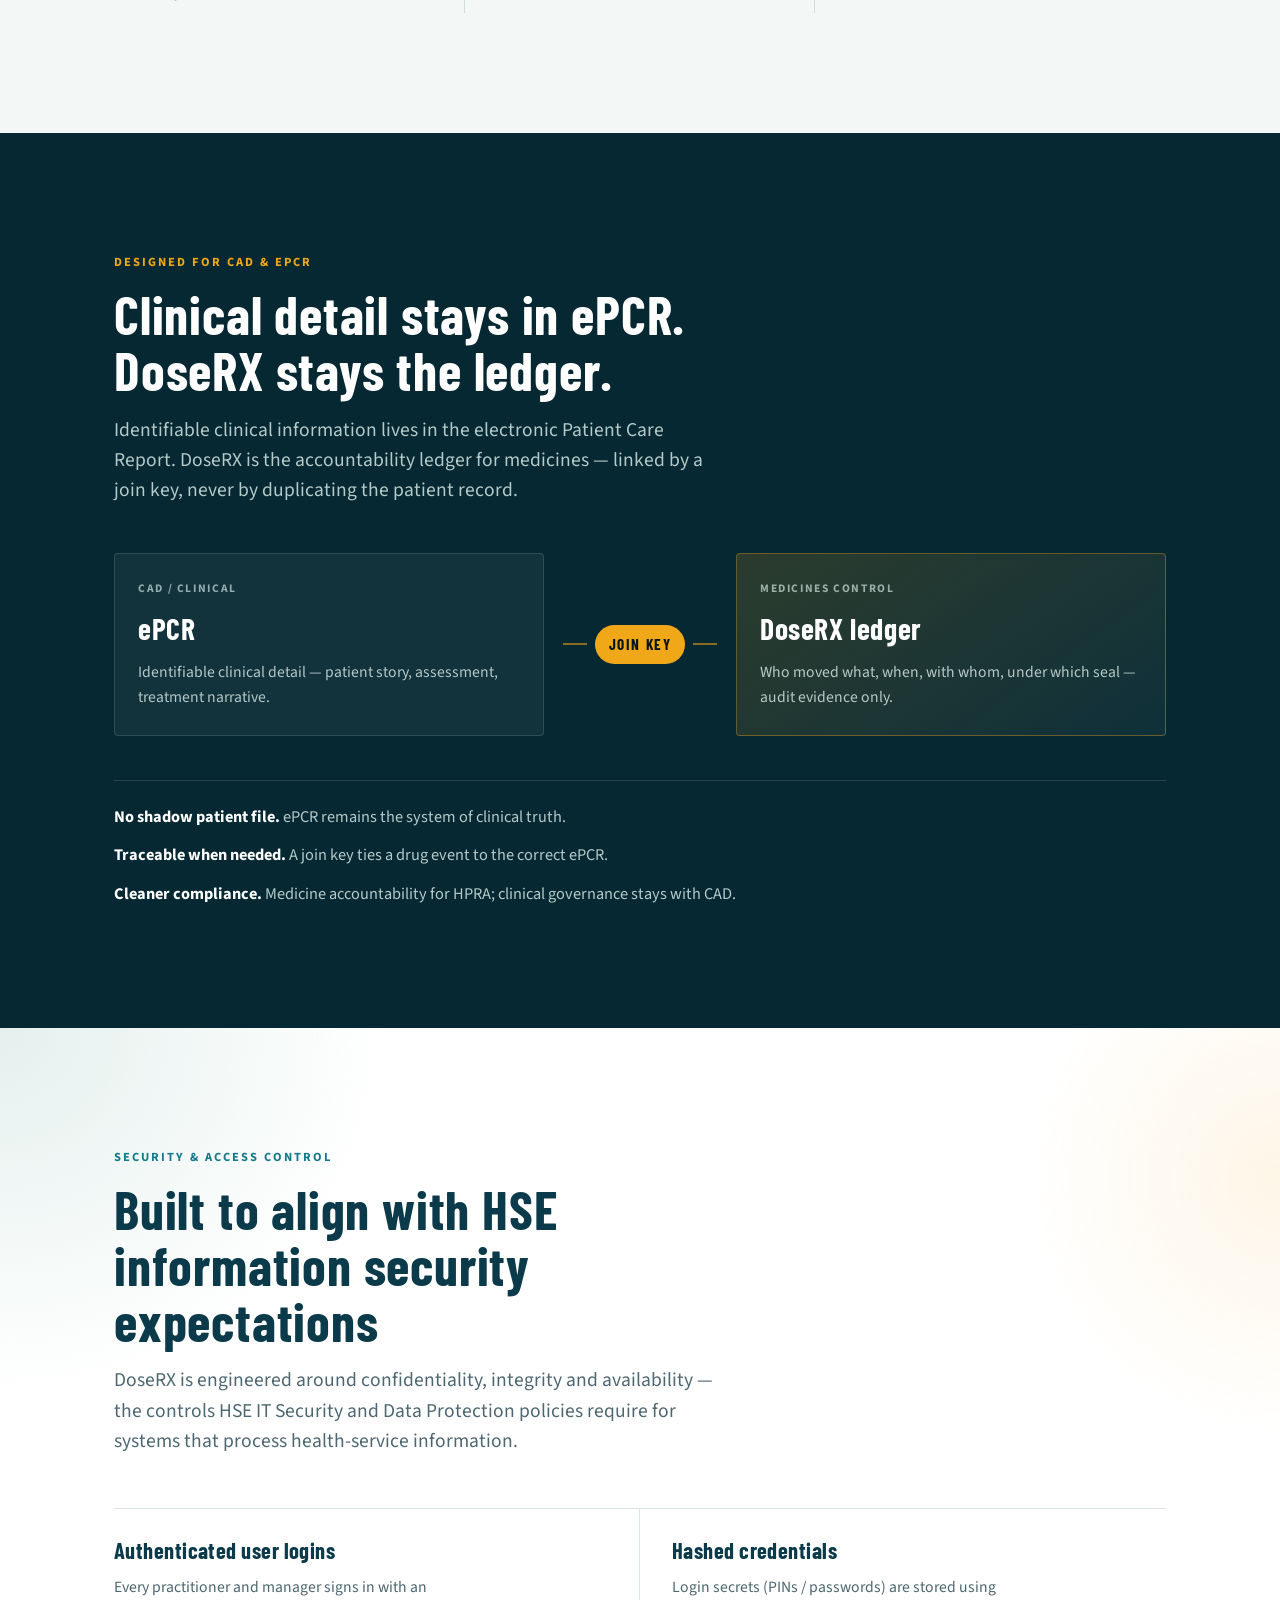
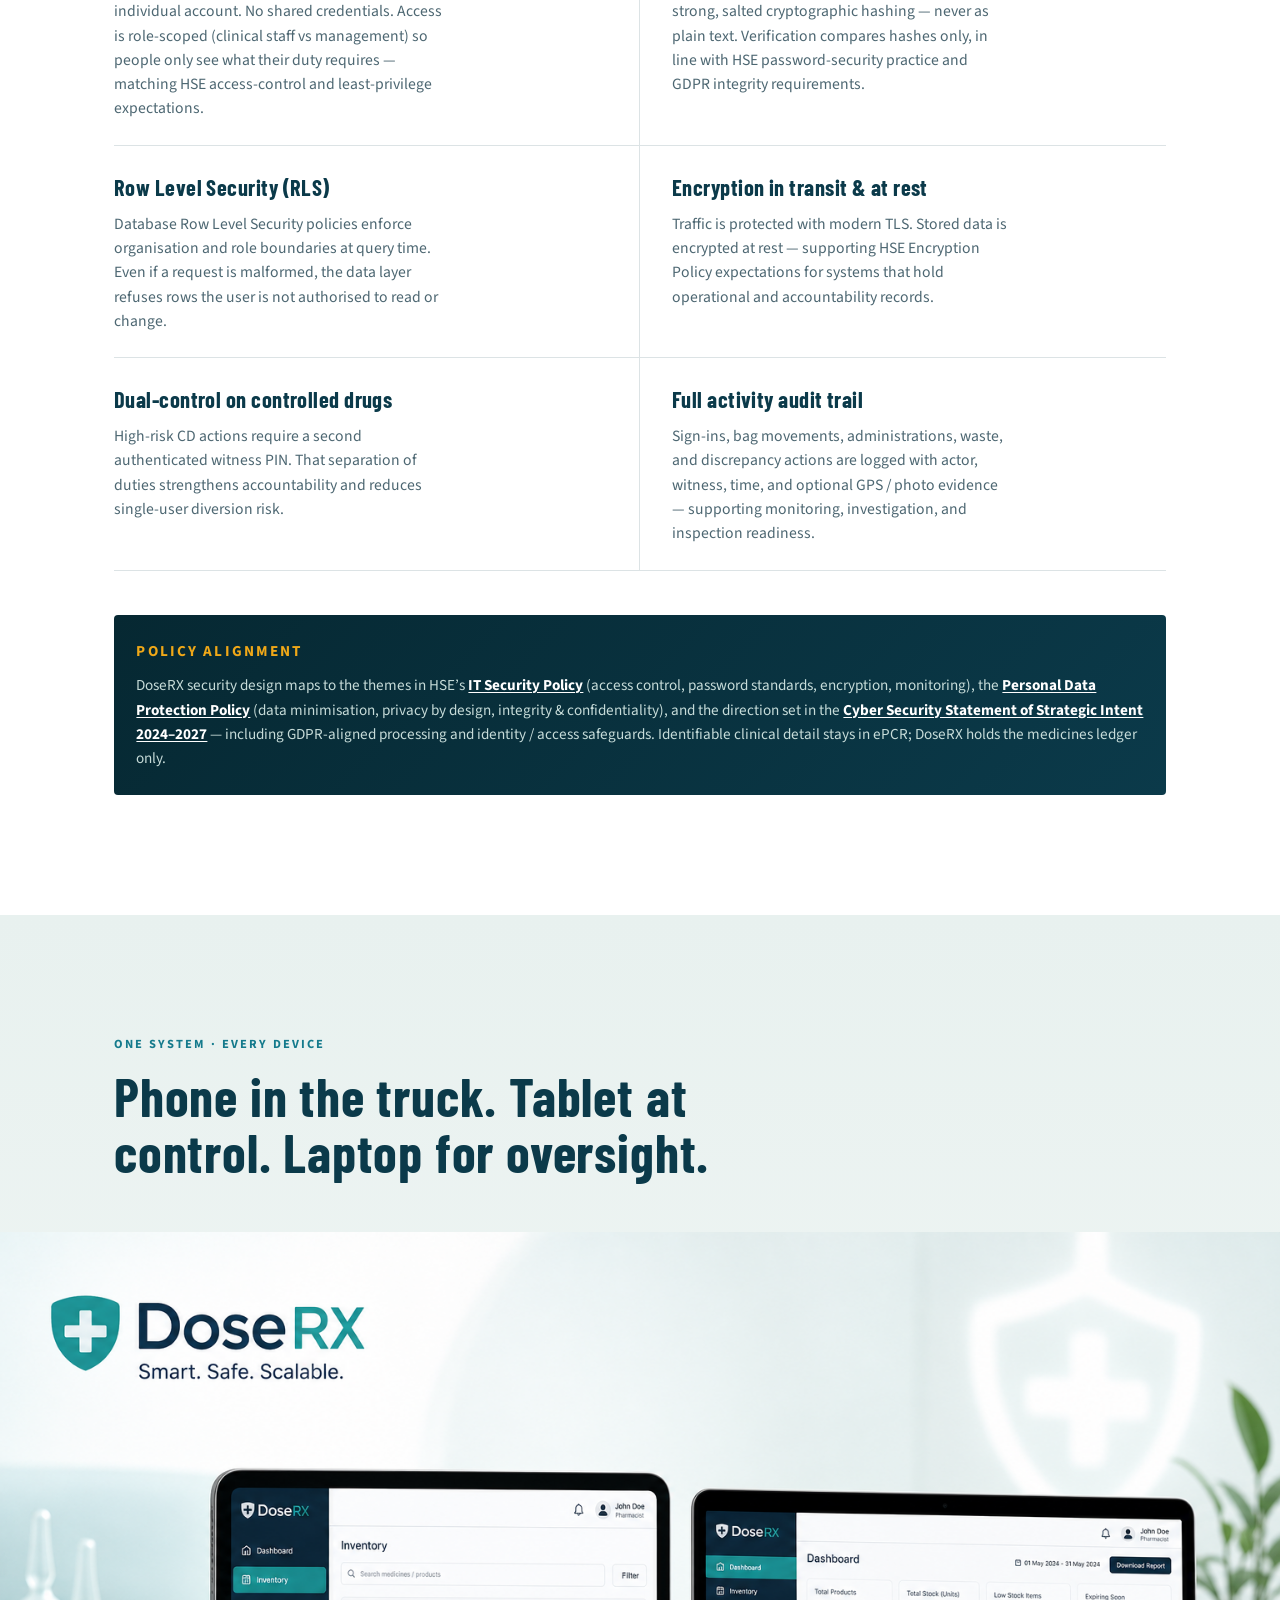
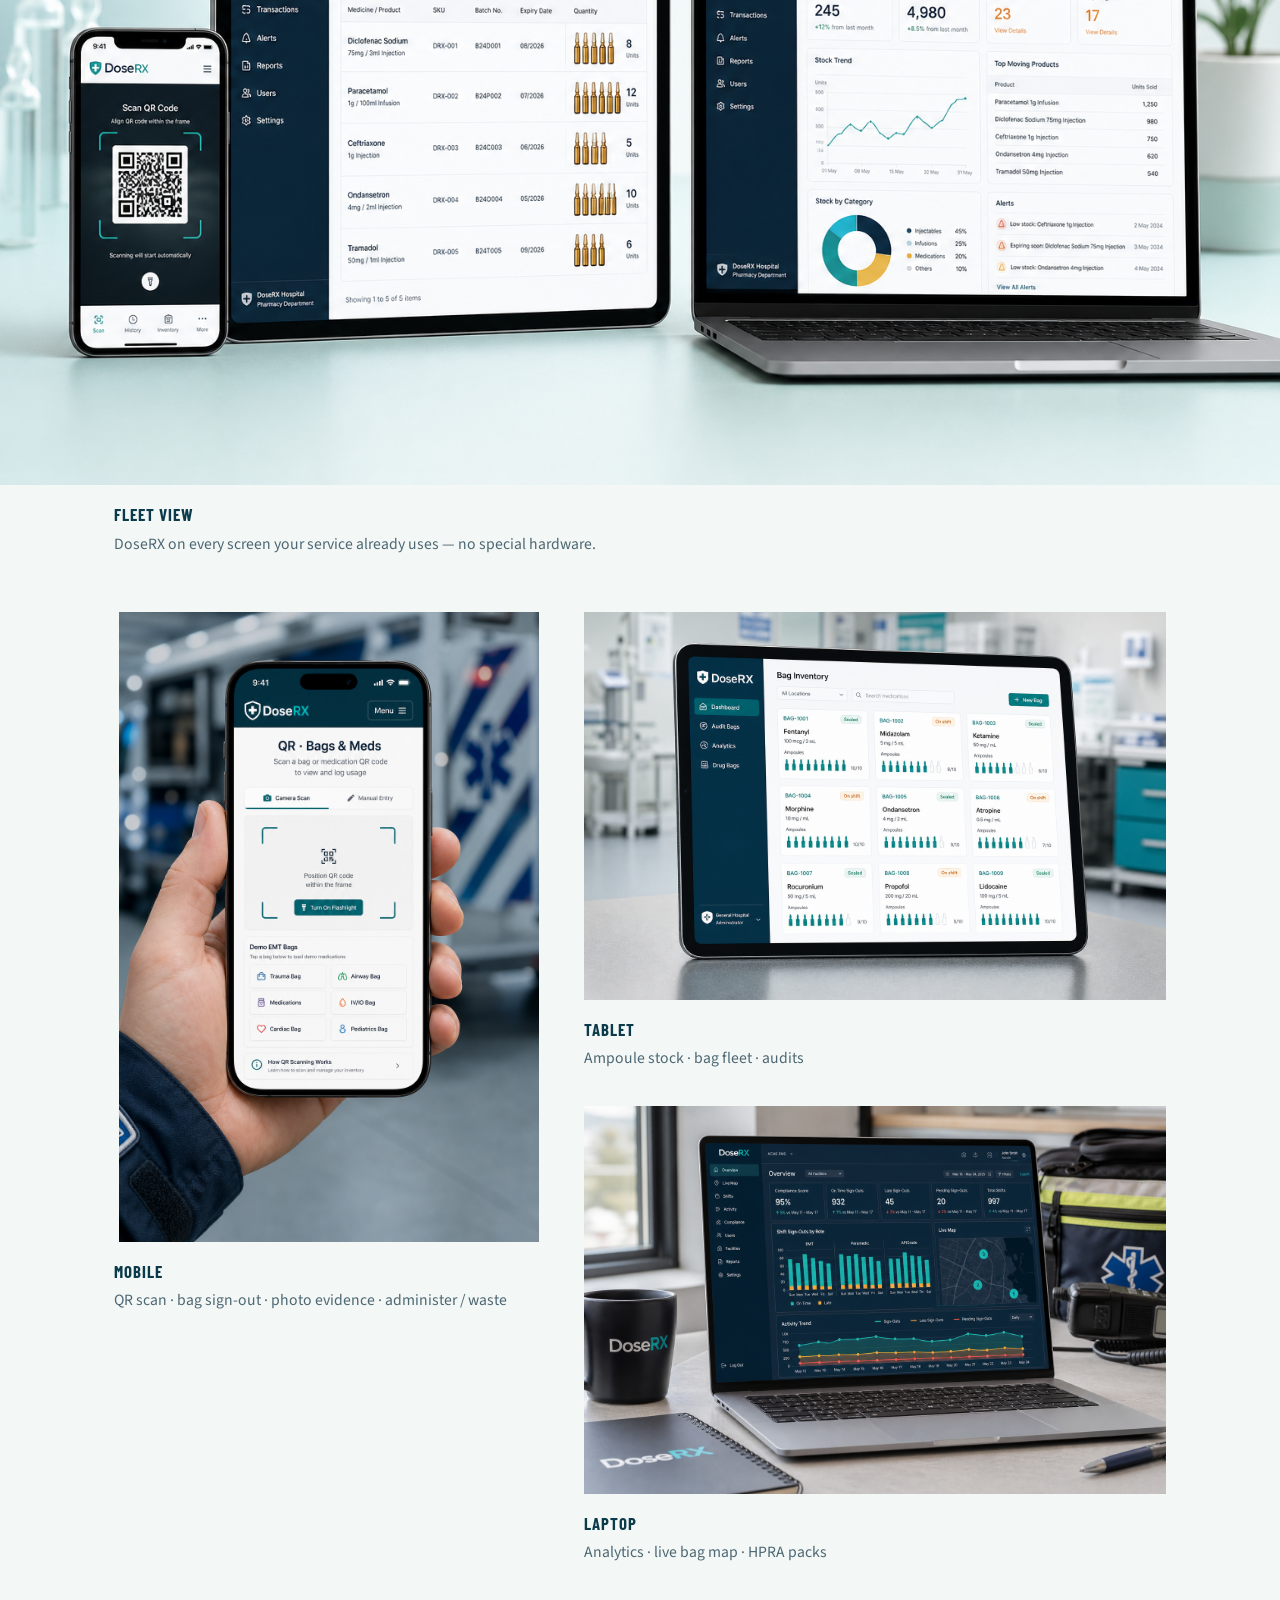
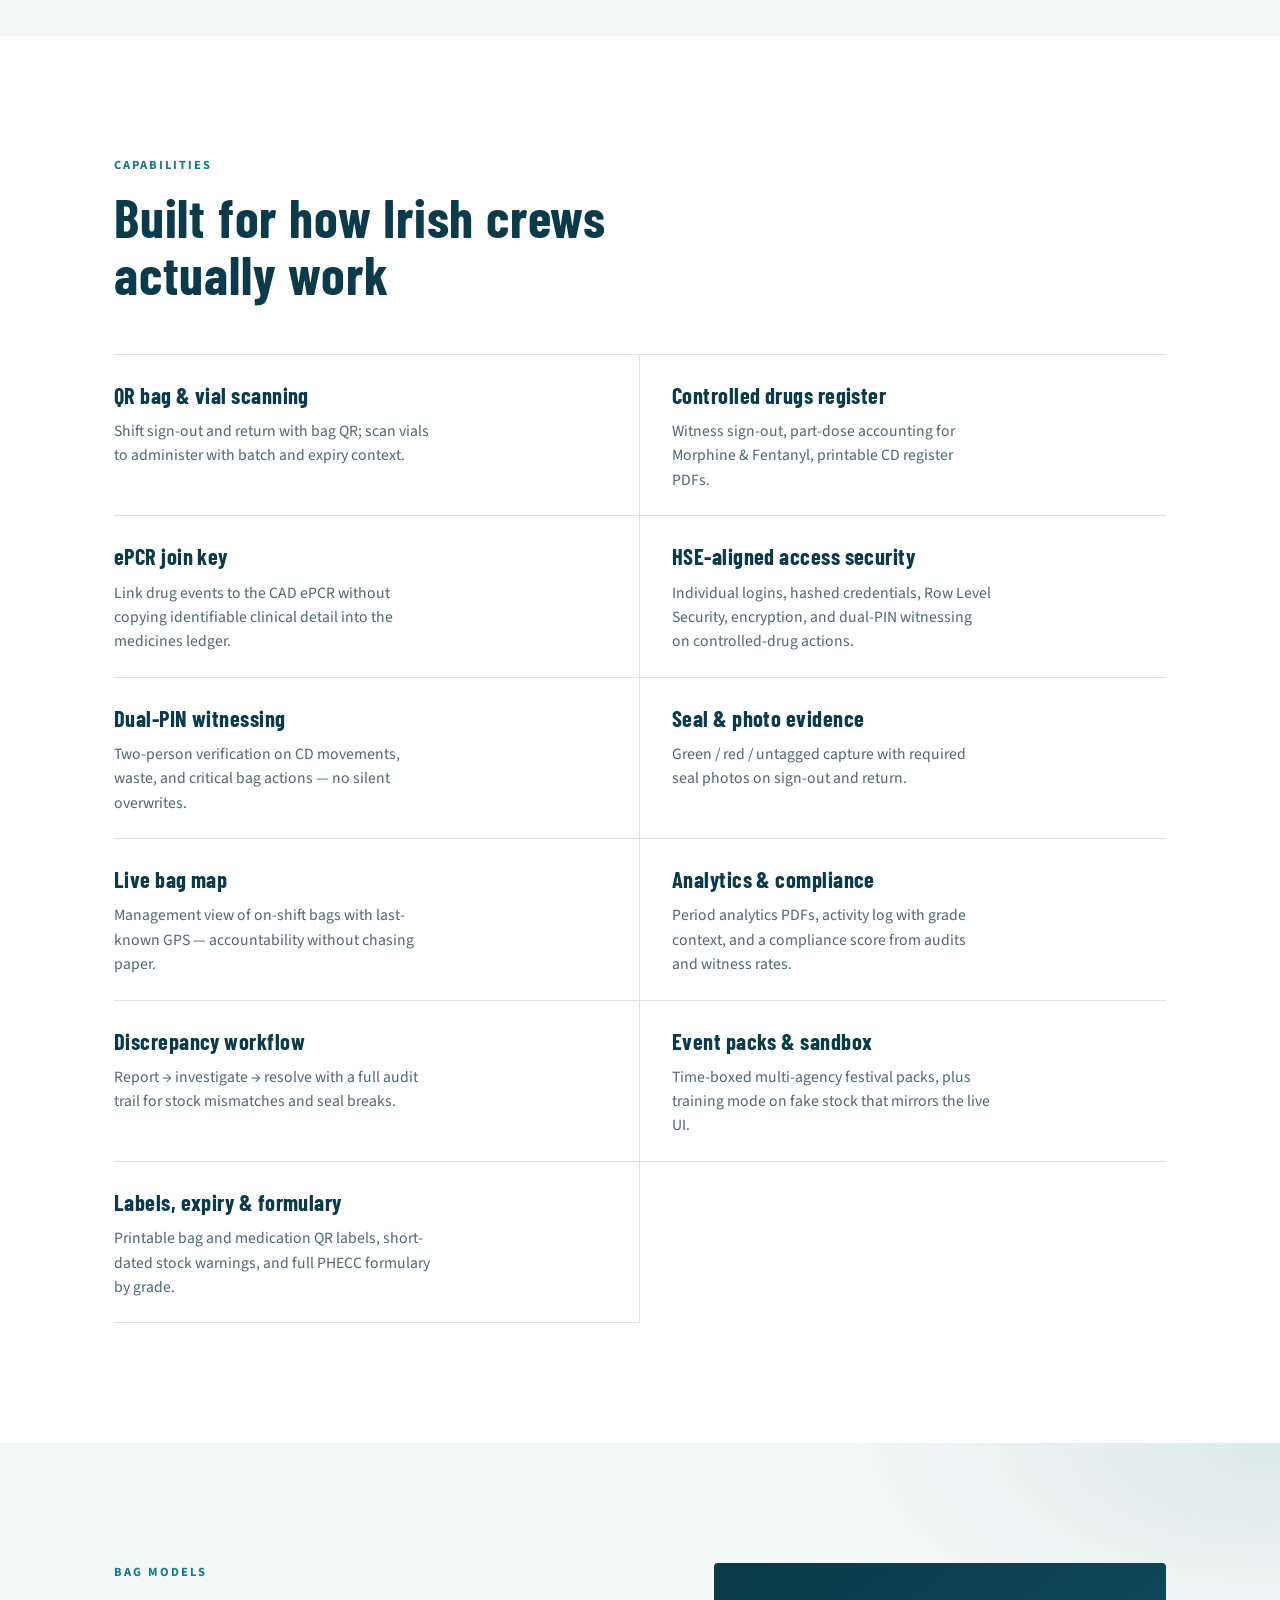
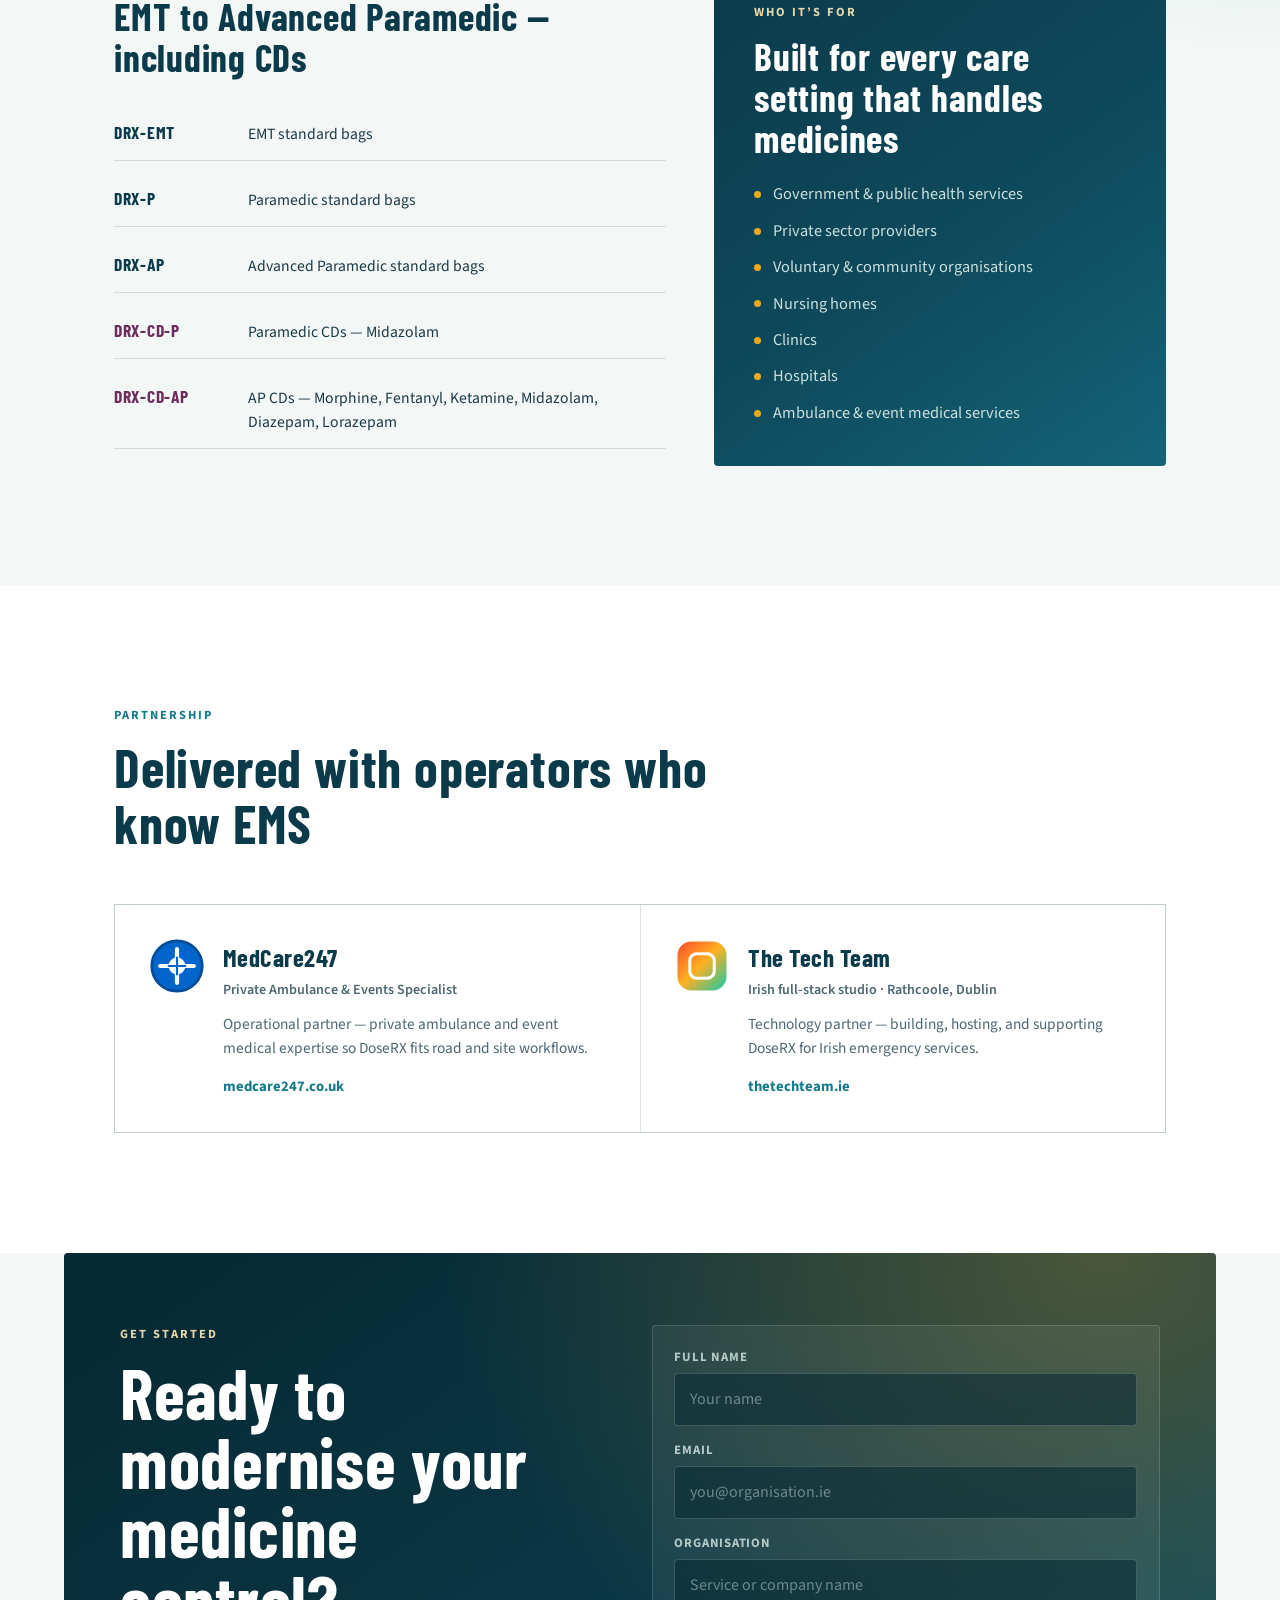
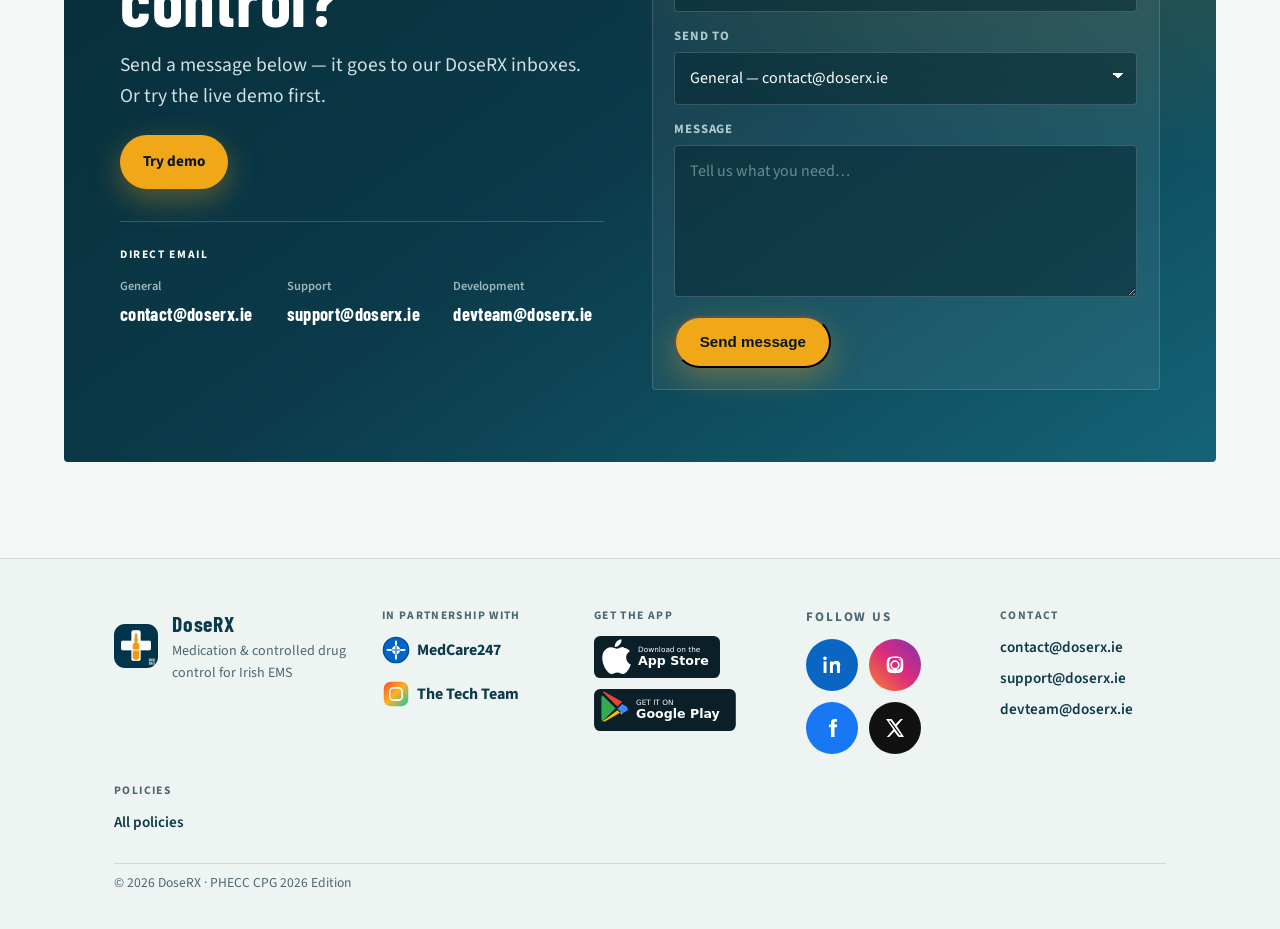
==== commit 03f2e5c5: "Restore the original devices collage with the phone. The previous crop removed the older phone that " ====
--- a/index.html
+++ b/index.html
@@ -228,7 +228,7 @@
       <figure class="shot shot-wide reveal">
         <img
           src="assets/doserx-leaflet-devices.png"
-          alt="DoseRX across tablet and laptop"
+          alt="DoseRX across phone, tablet, and laptop"
           width="1536"
           height="1024"
           loading="lazy"
